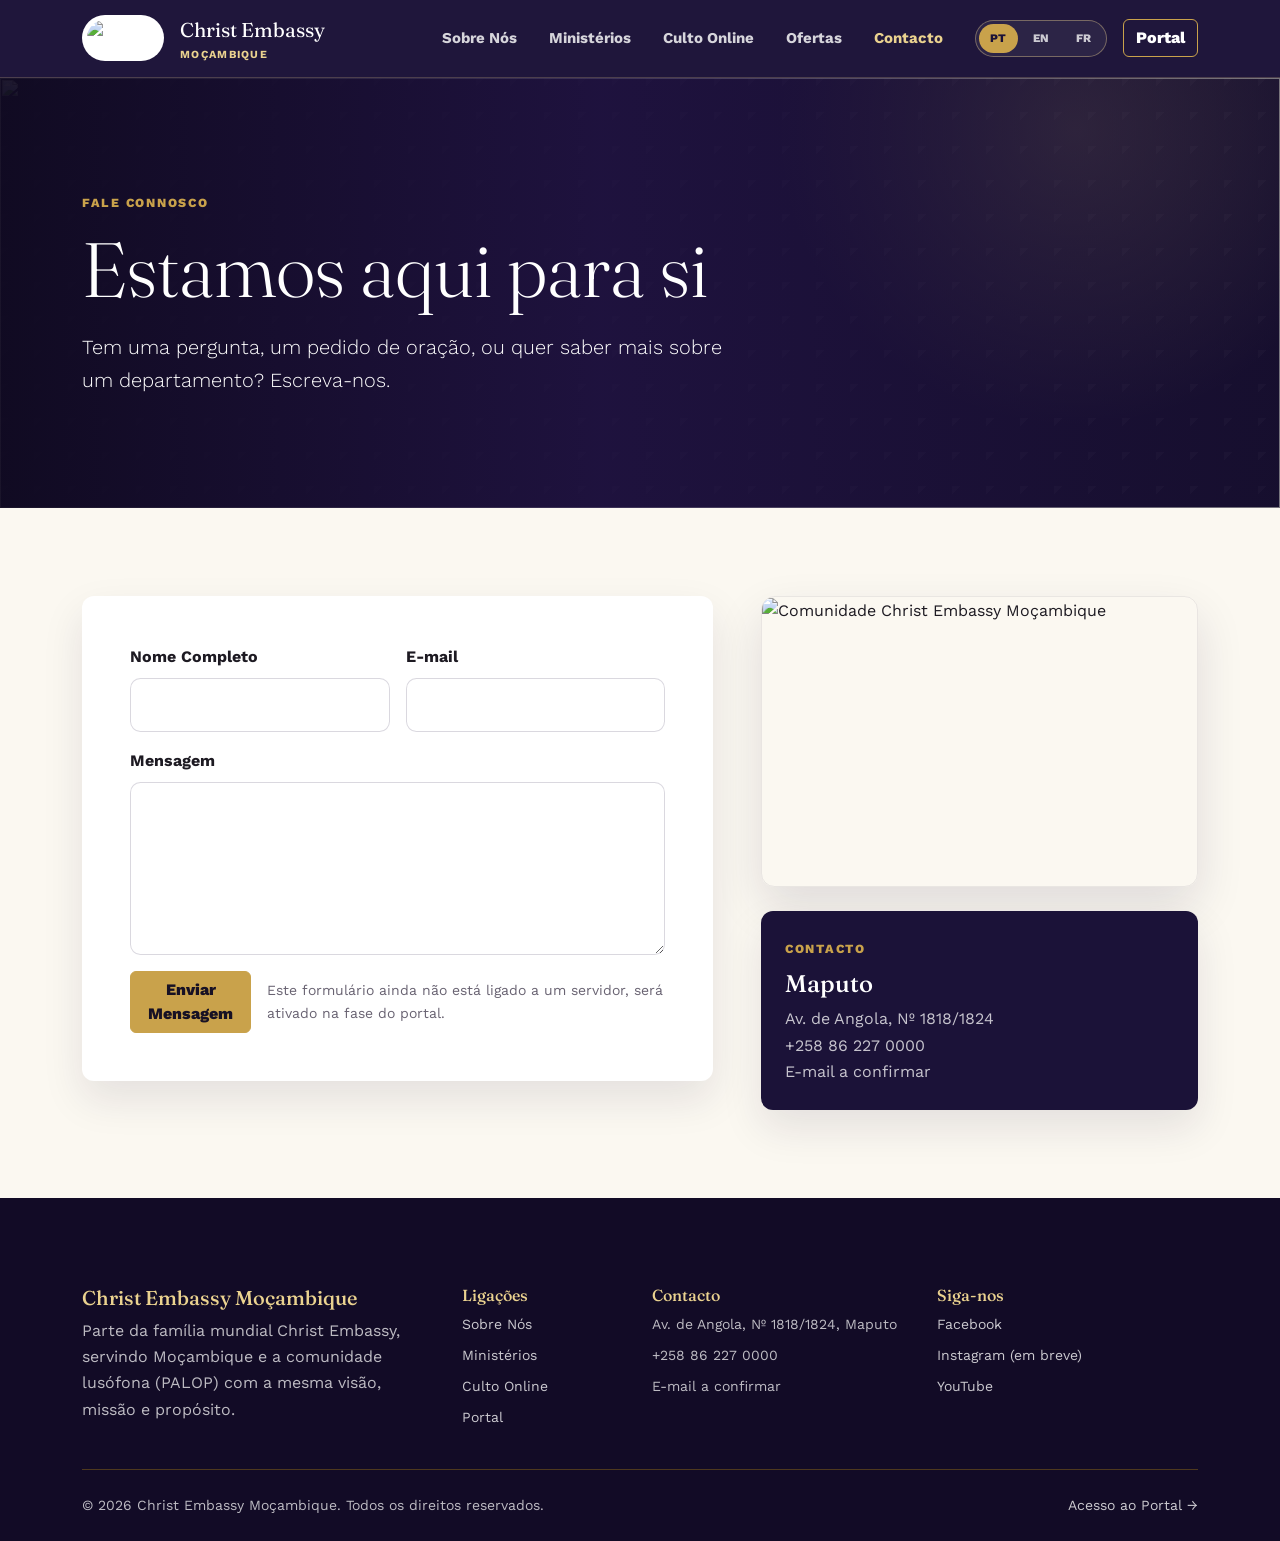
==== contacto.html @ aa9358ad "Add site favicon" ====
﻿<!DOCTYPE html>
<html lang="pt">
<head>
  <meta charset="UTF-8">
  <meta name="viewport" content="width=device-width, initial-scale=1.0">
  <title>Contacto | Christ Embassy Moçambique</title>
  <meta name="description" content="Entre em contacto com a Christ Embassy Moçambique.">
  <link rel="preconnect" href="https://fonts.googleapis.com">
  <link href="https://fonts.googleapis.com/css2?family=Fraunces:ital,wght@0,500;0,600;0,700;1,500&family=Work+Sans:wght@400;500;600;700;800&display=swap" rel="stylesheet">
  <link href="https://cdn.jsdelivr.net/npm/bootstrap@5.3.8/dist/css/bootstrap.min.css" rel="stylesheet">
  <link rel="icon" type="image/png" href="assets/web/logo-ce.png">
  <link rel="stylesheet" href="css/styles.css">
</head>
<body>
  <header class="site-header sticky-top"><nav class="navbar navbar-expand-lg navbar-dark"><div class="container"><a class="navbar-brand d-flex align-items-center gap-3" href="index.html"><img class="brand-logo" src="assets/web/logo-ce.png" alt="Embaixada de Cristo Moçambique"><span>Christ Embassy<small class="brand-kicker" data-i18n="brand.tag">Moçambique</small></span></a><button class="navbar-toggler" type="button" data-bs-toggle="collapse" data-bs-target="#siteNav" aria-controls="siteNav" aria-expanded="false" aria-label="Abrir menu"><span class="navbar-toggler-icon"></span></button><div class="collapse navbar-collapse" id="siteNav"><ul class="navbar-nav ms-auto align-items-lg-center gap-lg-3"><li class="nav-item"><a class="nav-link" href="sobre.html" data-i18n="nav.about">Sobre Nós</a></li><li class="nav-item"><a class="nav-link" href="ministerios.html" data-i18n="nav.ministries">Ministérios</a></li><li class="nav-item"><a class="nav-link" href="culto.html" data-i18n="nav.online">Culto Online</a></li><li class="nav-item"><a class="nav-link" href="ofertas.html" data-i18n="nav.give">Ofertas</a></li><li class="nav-item"><a class="nav-link" href="contacto.html" data-i18n="nav.contact">Contacto</a></li><li class="nav-item ms-lg-2 my-3 my-lg-0"><div class="lang-switch" role="group" aria-label="Idioma"><button data-lang="pt" class="active">PT</button><button data-lang="en">EN</button><button data-lang="fr">FR</button></div></li><li class="nav-item"><a class="btn btn-ce-outline" href="portal.html" data-i18n="nav.portal">Portal</a></li></ul></div></div></nav></header>
  <main>
    <section class="hero hero-compact"><img class="hero-image-cover" src="assets/web/welcome-team.jpg" alt="" aria-hidden="true"><div class="container"><div class="col-lg-7"><span class="eyebrow" data-i18n="cont.eyebrow">Fale Connosco</span><h1 class="display-3 mt-3 mb-4" data-i18n="cont.title">Estamos aqui para si</h1><p class="lead mb-0" data-i18n="cont.lead">Tem uma pergunta, um pedido de oração, ou quer saber mais sobre um departamento? Escreva-nos.</p></div></div></section>
    <section class="section-padding">
      <div class="container">
        <div class="row g-5">
          <div class="col-lg-7">
            <form class="card feature-card">
              <div class="card-body p-4 p-md-5">
                <div class="row g-3">
                  <div class="col-md-6"><label class="form-label fw-bold" data-i18n="cont.name">Nome Completo</label><input class="form-control" type="text"></div>
                  <div class="col-md-6"><label class="form-label fw-bold" data-i18n="cont.email">E-mail</label><input class="form-control" type="email"></div>
                  <div class="col-12"><label class="form-label fw-bold" data-i18n="cont.msg">Mensagem</label><textarea class="form-control" rows="6"></textarea></div>
                  <div class="col-12 d-flex flex-column flex-sm-row align-items-sm-center gap-3"><button class="btn btn-ce-gold" type="button" data-i18n="cont.send">Enviar Mensagem</button><p class="small text-ce-muted mb-0" data-i18n="cont.note">Este formulário ainda não está ligado a um servidor, será ativado na fase do portal.</p></div>
                </div>
              </div>
            </form>
          </div>
          <div class="col-lg-5">
            <div class="image-frame ratio-photo mb-4"><img src="assets/web/community-worship.jpg" alt="Comunidade Christ Embassy Moçambique"></div>
            <aside class="card feature-card bg-ce-dark text-white"><div class="card-body p-4"><span class="eyebrow" data-i18n="foot.contact">Contacto</span><h2 class="h4 mt-2">Maputo</h2><p class="mb-0 opacity-75">Av. de Angola, Nº 1818/1824<br>+258 86 227 0000<br><span data-i18n="foot.email.note">E-mail a confirmar</span></p></div></aside>
          </div>
        </div>
      </div>
    </section>
  </main>
  <footer class="site-footer section-padding pb-4"><div class="container"><div class="row g-4 pb-4"><div class="col-lg-4"><h2 class="h5" data-i18n="foot.about">Christ Embassy Moçambique</h2><p class="mb-0" data-i18n="foot.aboutText">Parte da família mundial Christ Embassy, servindo Moçambique e a comunidade lusófona (PALOP) com a mesma visão, missão e propósito.</p></div><div class="col-6 col-lg-2"><h3 class="h6" data-i18n="foot.links">Ligações</h3><ul class="list-unstyled small d-grid gap-2"><li><a href="sobre.html" data-i18n="nav.about">Sobre Nós</a></li><li><a href="ministerios.html" data-i18n="nav.ministries">Ministérios</a></li><li><a href="culto.html" data-i18n="nav.online">Culto Online</a></li><li><a href="portal.html" data-i18n="nav.portal">Portal</a></li></ul></div><div class="col-6 col-lg-3"><h3 class="h6" data-i18n="foot.contact">Contacto</h3><ul class="list-unstyled small d-grid gap-2"><li data-i18n="foot.addr">Av. de Angola, Nº 1818/1824, Maputo</li><li>+258 86 227 0000</li><li data-i18n="foot.email.note">E-mail a confirmar</li></ul></div><div class="col-lg-3"><h3 class="h6" data-i18n="foot.follow">Siga-nos</h3><ul class="list-unstyled small d-grid gap-2"><li><a href="https://www.facebook.com/christembassymozambique" target="_blank" rel="noopener">Facebook</a></li><li><a href="#" data-i18n="foot.ig">Instagram (em breve)</a></li><li><a href="#" data-i18n="foot.yt">YouTube</a></li></ul></div></div><div class="border-top border-warning border-opacity-25 pt-4 d-flex flex-column flex-md-row justify-content-between gap-2 small"><span>&copy; 2026 Christ Embassy Moçambique. <span data-i18n="foot.rights">Todos os direitos reservados.</span></span><a href="portal.html" data-i18n="nav.portal2">Acesso ao Portal →</a></div></div></footer>
  <script src="https://cdn.jsdelivr.net/npm/bootstrap@5.3.8/dist/js/bootstrap.bundle.min.js"></script>
  <script src="js/i18n.js"></script>
</body>
</html>
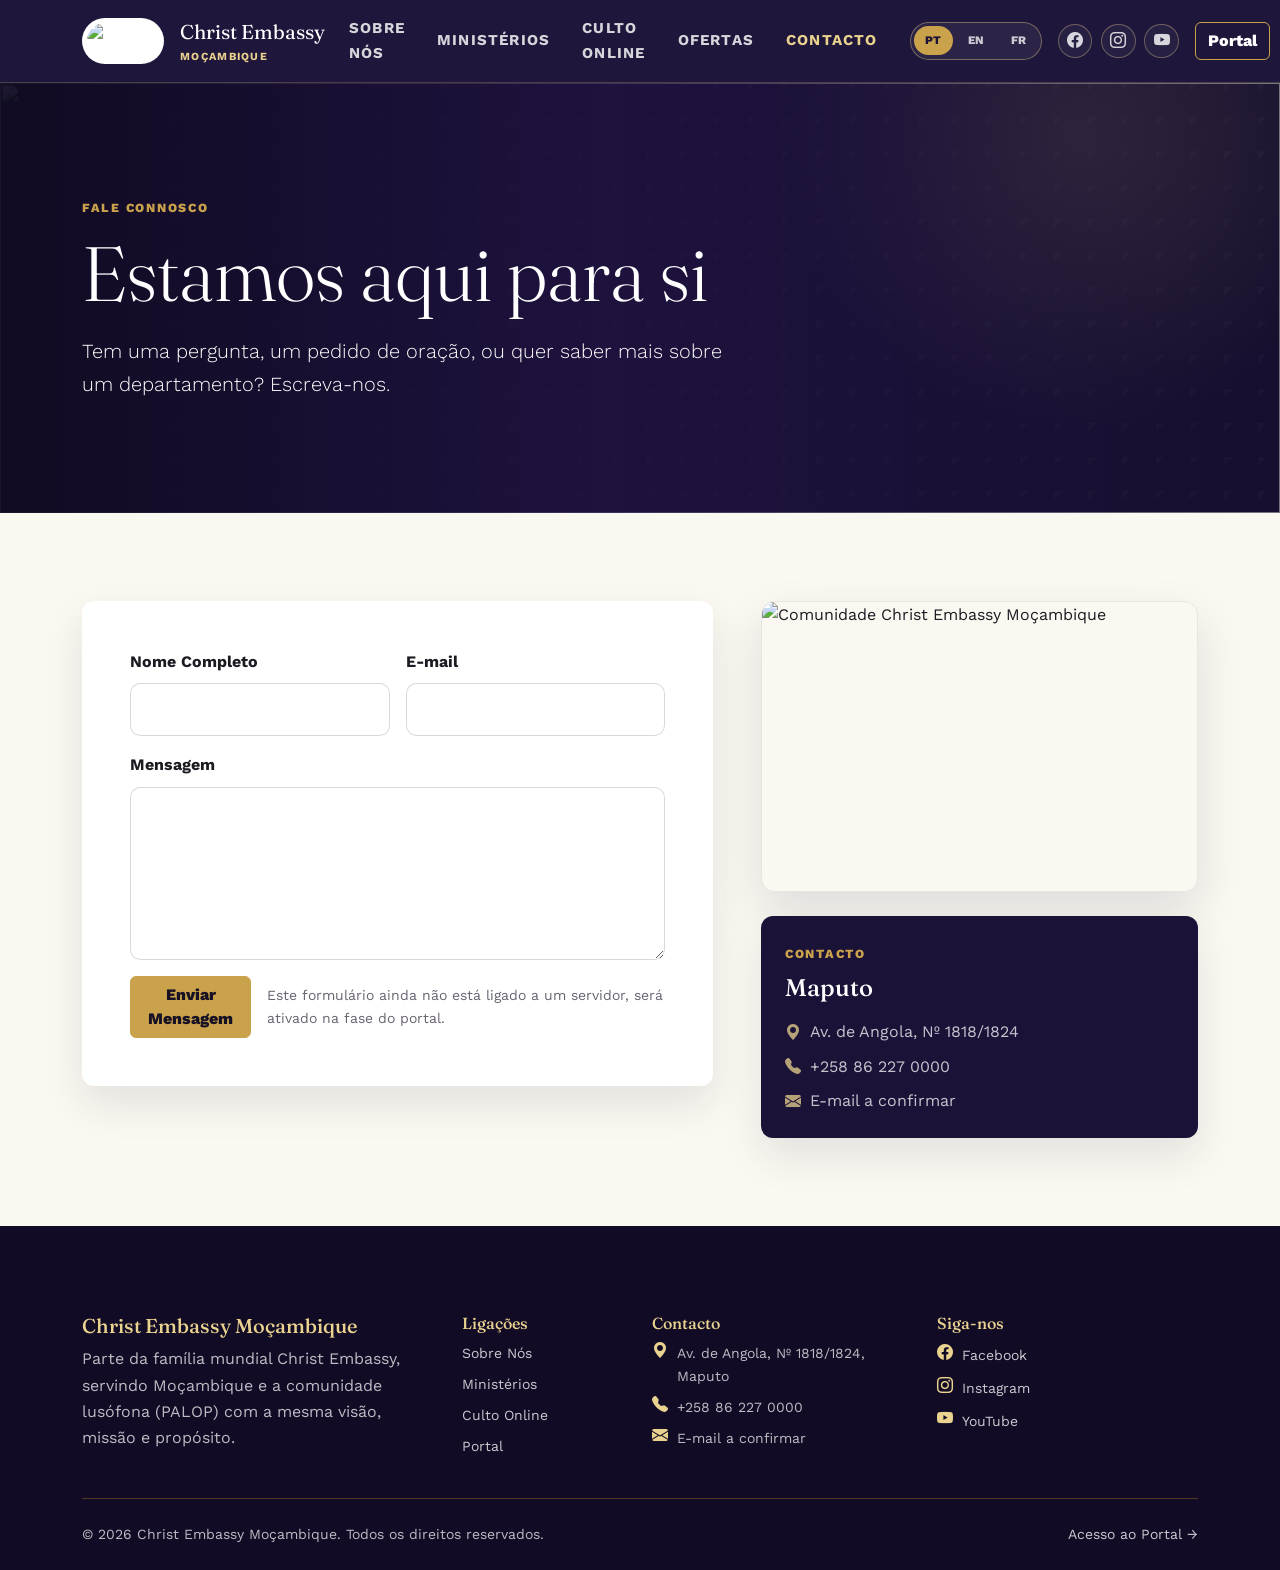
==== commit f9072850: "Update social media links" ====
--- a/contacto.html
+++ b/contacto.html
@@ -8,11 +8,12 @@
   <link rel="preconnect" href="https://fonts.googleapis.com">
   <link href="https://fonts.googleapis.com/css2?family=Fraunces:ital,wght@0,500;0,600;0,700;1,500&family=Work+Sans:wght@400;500;600;700;800&display=swap" rel="stylesheet">
   <link href="https://cdn.jsdelivr.net/npm/bootstrap@5.3.8/dist/css/bootstrap.min.css" rel="stylesheet">
+  <link rel="stylesheet" href="https://cdn.jsdelivr.net/npm/bootstrap-icons@1.11.3/font/bootstrap-icons.min.css">
   <link rel="icon" type="image/png" href="assets/web/logo-ce.png">
   <link rel="stylesheet" href="css/styles.css">
 </head>
 <body>
-  <header class="site-header sticky-top"><nav class="navbar navbar-expand-lg navbar-dark"><div class="container"><a class="navbar-brand d-flex align-items-center gap-3" href="index.html"><img class="brand-logo" src="assets/web/logo-ce.png" alt="Embaixada de Cristo Moçambique"><span>Christ Embassy<small class="brand-kicker" data-i18n="brand.tag">Moçambique</small></span></a><button class="navbar-toggler" type="button" data-bs-toggle="collapse" data-bs-target="#siteNav" aria-controls="siteNav" aria-expanded="false" aria-label="Abrir menu"><span class="navbar-toggler-icon"></span></button><div class="collapse navbar-collapse" id="siteNav"><ul class="navbar-nav ms-auto align-items-lg-center gap-lg-3"><li class="nav-item"><a class="nav-link" href="sobre.html" data-i18n="nav.about">Sobre Nós</a></li><li class="nav-item"><a class="nav-link" href="ministerios.html" data-i18n="nav.ministries">Ministérios</a></li><li class="nav-item"><a class="nav-link" href="culto.html" data-i18n="nav.online">Culto Online</a></li><li class="nav-item"><a class="nav-link" href="ofertas.html" data-i18n="nav.give">Ofertas</a></li><li class="nav-item"><a class="nav-link" href="contacto.html" data-i18n="nav.contact">Contacto</a></li><li class="nav-item ms-lg-2 my-3 my-lg-0"><div class="lang-switch" role="group" aria-label="Idioma"><button data-lang="pt" class="active">PT</button><button data-lang="en">EN</button><button data-lang="fr">FR</button></div></li><li class="nav-item"><a class="btn btn-ce-outline" href="portal.html" data-i18n="nav.portal">Portal</a></li></ul></div></div></nav></header>
+  <header class="site-header sticky-top"><nav class="navbar navbar-expand-lg navbar-dark"><div class="container"><a class="navbar-brand d-flex align-items-center gap-3" href="index.html"><img class="brand-logo" src="assets/web/logo-ce.png" alt="Embaixada de Cristo Moçambique"><span>Christ Embassy<small class="brand-kicker" data-i18n="brand.tag">Moçambique</small></span></a><button class="navbar-toggler" type="button" data-bs-toggle="collapse" data-bs-target="#siteNav" aria-controls="siteNav" aria-expanded="false" aria-label="Abrir menu"><span class="navbar-toggler-icon"></span></button><div class="collapse navbar-collapse" id="siteNav"><ul class="navbar-nav ms-auto align-items-lg-center gap-lg-3"><li class="nav-item"><a class="nav-link" href="sobre.html" data-i18n="nav.about">Sobre Nós</a></li><li class="nav-item"><a class="nav-link" href="ministerios.html" data-i18n="nav.ministries">Ministérios</a></li><li class="nav-item"><a class="nav-link" href="culto.html" data-i18n="nav.online">Culto Online</a></li><li class="nav-item"><a class="nav-link" href="ofertas.html" data-i18n="nav.give">Ofertas</a></li><li class="nav-item"><a class="nav-link" href="contacto.html" data-i18n="nav.contact">Contacto</a></li><li class="nav-item ms-lg-2 my-3 my-lg-0"><div class="lang-switch" role="group" aria-label="Idioma"><button data-lang="pt" class="active">PT</button><button data-lang="en">EN</button><button data-lang="fr">FR</button></div></li><li class="nav-item"><div class="social-links social-links-header" aria-label="Redes sociais"><a href="https://www.facebook.com/christembassymozambique" target="_blank" rel="noopener" aria-label="Facebook"><i class="bi bi-facebook"></i></a><a href="https://www.instagram.com/embaixada_de_cristo_mocambique/" target="_blank" rel="noopener" aria-label="Instagram"><i class="bi bi-instagram"></i></a><a href="https://www.youtube.com/@embaixadadecristomocambiqu6895" target="_blank" rel="noopener" aria-label="YouTube"><i class="bi bi-youtube"></i></a></div></li><li class="nav-item"><a class="btn btn-ce-outline" href="https://app.embaixada-de-cristo.obiuba.com/" data-i18n="nav.portal">Portal</a></li></ul></div></div></nav></header>
   <main>
     <section class="hero hero-compact"><img class="hero-image-cover" src="assets/web/welcome-team.jpg" alt="" aria-hidden="true"><div class="container"><div class="col-lg-7"><span class="eyebrow" data-i18n="cont.eyebrow">Fale Connosco</span><h1 class="display-3 mt-3 mb-4" data-i18n="cont.title">Estamos aqui para si</h1><p class="lead mb-0" data-i18n="cont.lead">Tem uma pergunta, um pedido de oração, ou quer saber mais sobre um departamento? Escreva-nos.</p></div></div></section>
     <section class="section-padding">
@@ -32,15 +33,19 @@
           </div>
           <div class="col-lg-5">
             <div class="image-frame ratio-photo mb-4"><img src="assets/web/community-worship.jpg" alt="Comunidade Christ Embassy Moçambique"></div>
-            <aside class="card feature-card bg-ce-dark text-white"><div class="card-body p-4"><span class="eyebrow" data-i18n="foot.contact">Contacto</span><h2 class="h4 mt-2">Maputo</h2><p class="mb-0 opacity-75">Av. de Angola, Nº 1818/1824<br>+258 86 227 0000<br><span data-i18n="foot.email.note">E-mail a confirmar</span></p></div></aside>
+            <aside class="card feature-card bg-ce-dark text-white"><div class="card-body p-4"><span class="eyebrow" data-i18n="foot.contact">Contacto</span><h2 class="h4 mt-2">Maputo</h2><ul class="list-unstyled d-grid gap-2 mt-3 mb-0 opacity-75"><li class="icon-line"><i class="bi bi-geo-alt-fill"></i><span>Av. de Angola, Nº 1818/1824</span></li><li class="icon-line"><i class="bi bi-telephone-fill"></i><span>+258 86 227 0000</span></li><li class="icon-line"><i class="bi bi-envelope-fill"></i><span data-i18n="foot.email.note">E-mail a confirmar</span></li></ul></div></aside>
           </div>
         </div>
       </div>
     </section>
   </main>
-  <footer class="site-footer section-padding pb-4"><div class="container"><div class="row g-4 pb-4"><div class="col-lg-4"><h2 class="h5" data-i18n="foot.about">Christ Embassy Moçambique</h2><p class="mb-0" data-i18n="foot.aboutText">Parte da família mundial Christ Embassy, servindo Moçambique e a comunidade lusófona (PALOP) com a mesma visão, missão e propósito.</p></div><div class="col-6 col-lg-2"><h3 class="h6" data-i18n="foot.links">Ligações</h3><ul class="list-unstyled small d-grid gap-2"><li><a href="sobre.html" data-i18n="nav.about">Sobre Nós</a></li><li><a href="ministerios.html" data-i18n="nav.ministries">Ministérios</a></li><li><a href="culto.html" data-i18n="nav.online">Culto Online</a></li><li><a href="portal.html" data-i18n="nav.portal">Portal</a></li></ul></div><div class="col-6 col-lg-3"><h3 class="h6" data-i18n="foot.contact">Contacto</h3><ul class="list-unstyled small d-grid gap-2"><li data-i18n="foot.addr">Av. de Angola, Nº 1818/1824, Maputo</li><li>+258 86 227 0000</li><li data-i18n="foot.email.note">E-mail a confirmar</li></ul></div><div class="col-lg-3"><h3 class="h6" data-i18n="foot.follow">Siga-nos</h3><ul class="list-unstyled small d-grid gap-2"><li><a href="https://www.facebook.com/christembassymozambique" target="_blank" rel="noopener">Facebook</a></li><li><a href="#" data-i18n="foot.ig">Instagram (em breve)</a></li><li><a href="#" data-i18n="foot.yt">YouTube</a></li></ul></div></div><div class="border-top border-warning border-opacity-25 pt-4 d-flex flex-column flex-md-row justify-content-between gap-2 small"><span>&copy; 2026 Christ Embassy Moçambique. <span data-i18n="foot.rights">Todos os direitos reservados.</span></span><a href="portal.html" data-i18n="nav.portal2">Acesso ao Portal →</a></div></div></footer>
+  <footer class="site-footer section-padding pb-4"><div class="container"><div class="row g-4 pb-4"><div class="col-lg-4"><h2 class="h5" data-i18n="foot.about">Christ Embassy Moçambique</h2><p class="mb-0" data-i18n="foot.aboutText">Parte da família mundial Christ Embassy, servindo Moçambique e a comunidade lusófona (PALOP) com a mesma visão, missão e propósito.</p></div><div class="col-6 col-lg-2"><h3 class="h6" data-i18n="foot.links">Ligações</h3><ul class="list-unstyled small d-grid gap-2"><li><a href="sobre.html" data-i18n="nav.about">Sobre Nós</a></li><li><a href="ministerios.html" data-i18n="nav.ministries">Ministérios</a></li><li><a href="culto.html" data-i18n="nav.online">Culto Online</a></li><li><a href="https://app.embaixada-de-cristo.obiuba.com/" data-i18n="nav.portal">Portal</a></li></ul></div><div class="col-6 col-lg-3"><h3 class="h6" data-i18n="foot.contact">Contacto</h3><ul class="list-unstyled small d-grid gap-2"><li class="icon-line"><i class="bi bi-geo-alt-fill"></i><span data-i18n="foot.addr">Av. de Angola, Nº 1818/1824, Maputo</span></li><li class="icon-line"><i class="bi bi-telephone-fill"></i><span>+258 86 227 0000</span></li><li class="icon-line"><i class="bi bi-envelope-fill"></i><span data-i18n="foot.email.note">E-mail a confirmar</span></li></ul></div><div class="col-lg-3"><h3 class="h6" data-i18n="foot.follow">Siga-nos</h3><ul class="list-unstyled small d-grid gap-2"><li><a class="icon-line" href="https://www.facebook.com/christembassymozambique" target="_blank" rel="noopener"><i class="bi bi-facebook"></i><span>Facebook</span></a></li><li><a class="icon-line" href="https://www.instagram.com/embaixada_de_cristo_mocambique/" target="_blank" rel="noopener"><i class="bi bi-instagram"></i><span data-i18n="foot.ig">Instagram</span></a></li><li><a class="icon-line" href="https://www.youtube.com/@embaixadadecristomocambiqu6895" target="_blank" rel="noopener"><i class="bi bi-youtube"></i><span data-i18n="foot.yt">YouTube</span></a></li></ul></div></div><div class="border-top border-warning border-opacity-25 pt-4 d-flex flex-column flex-md-row justify-content-between gap-2 small"><span>&copy; 2026 Christ Embassy Moçambique. <span data-i18n="foot.rights">Todos os direitos reservados.</span></span><a href="https://app.embaixada-de-cristo.obiuba.com/" data-i18n="nav.portal2">Acesso ao Portal →</a></div></div></footer>
   <script src="https://cdn.jsdelivr.net/npm/bootstrap@5.3.8/dist/js/bootstrap.bundle.min.js"></script>
   <script src="js/i18n.js"></script>
 </body>
 </html>
 
+
+
+
+
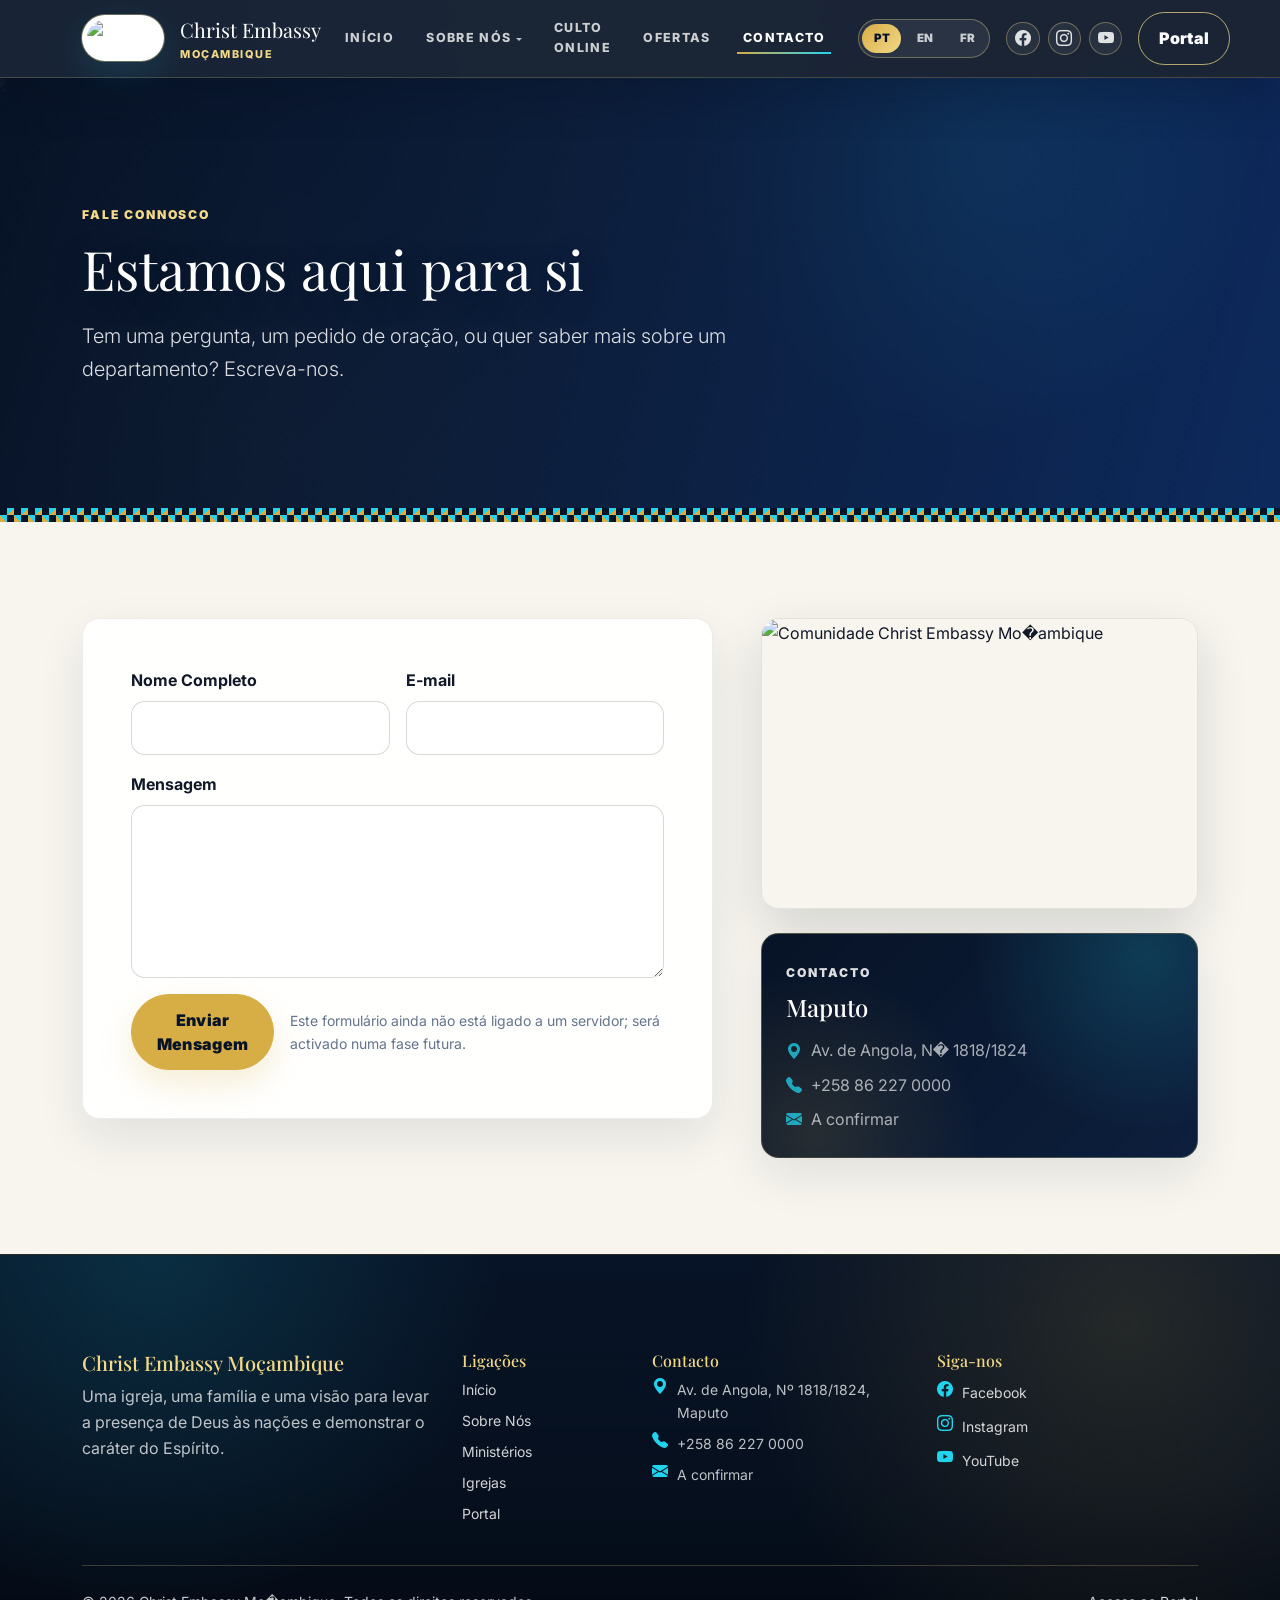
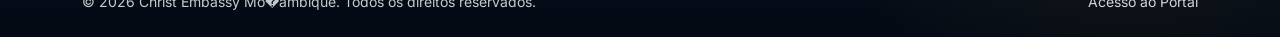
==== commit 70c51d8a: "Replace hero fade with sharp capulana divider across all pages Remove cream fade overlays from hero " ====
--- a/contacto.html
+++ b/contacto.html
@@ -3,19 +3,20 @@
 <head>
   <meta charset="UTF-8">
   <meta name="viewport" content="width=device-width, initial-scale=1.0">
-  <title>Contacto | Christ Embassy Moçambique</title>
-  <meta name="description" content="Entre em contacto com a Christ Embassy Moçambique.">
+  <title>Contacto | Christ Embassy Mo�ambique</title>
+  <meta name="description" content="Entre em contacto com a Christ Embassy Mo�ambique.">
   <link rel="preconnect" href="https://fonts.googleapis.com">
-  <link href="https://fonts.googleapis.com/css2?family=Fraunces:ital,wght@0,500;0,600;0,700;1,500&family=Work+Sans:wght@400;500;600;700;800&display=swap" rel="stylesheet">
+  <link href="https://fonts.googleapis.com/css2?family=Inter:wght@400;500;600;700;800;900&family=Playfair+Display:wght@600;700;800&display=swap" rel="stylesheet">
   <link href="https://cdn.jsdelivr.net/npm/bootstrap@5.3.8/dist/css/bootstrap.min.css" rel="stylesheet">
   <link rel="stylesheet" href="https://cdn.jsdelivr.net/npm/bootstrap-icons@1.11.3/font/bootstrap-icons.min.css">
   <link rel="icon" type="image/png" href="assets/web/logo-ce.png">
-  <link rel="stylesheet" href="css/styles.css">
+  <link rel="stylesheet" href="css/styles.css?v=20260709-capulana-edge">
 </head>
 <body>
-  <header class="site-header sticky-top"><nav class="navbar navbar-expand-lg navbar-dark"><div class="container"><a class="navbar-brand d-flex align-items-center gap-3" href="index.html"><img class="brand-logo" src="assets/web/logo-ce.png" alt="Embaixada de Cristo Moçambique"><span>Christ Embassy<small class="brand-kicker" data-i18n="brand.tag">Moçambique</small></span></a><button class="navbar-toggler" type="button" data-bs-toggle="collapse" data-bs-target="#siteNav" aria-controls="siteNav" aria-expanded="false" aria-label="Abrir menu"><span class="navbar-toggler-icon"></span></button><div class="collapse navbar-collapse" id="siteNav"><ul class="navbar-nav ms-auto align-items-lg-center gap-lg-3"><li class="nav-item"><a class="nav-link" href="sobre.html" data-i18n="nav.about">Sobre Nós</a></li><li class="nav-item"><a class="nav-link" href="ministerios.html" data-i18n="nav.ministries">Ministérios</a></li><li class="nav-item"><a class="nav-link" href="culto.html" data-i18n="nav.online">Culto Online</a></li><li class="nav-item"><a class="nav-link" href="ofertas.html" data-i18n="nav.give">Ofertas</a></li><li class="nav-item"><a class="nav-link" href="contacto.html" data-i18n="nav.contact">Contacto</a></li><li class="nav-item ms-lg-2 my-3 my-lg-0"><div class="lang-switch" role="group" aria-label="Idioma"><button data-lang="pt" class="active">PT</button><button data-lang="en">EN</button><button data-lang="fr">FR</button></div></li><li class="nav-item"><div class="social-links social-links-header" aria-label="Redes sociais"><a href="https://www.facebook.com/christembassymozambique" target="_blank" rel="noopener" aria-label="Facebook"><i class="bi bi-facebook"></i></a><a href="https://www.instagram.com/embaixada_de_cristo_mocambique/" target="_blank" rel="noopener" aria-label="Instagram"><i class="bi bi-instagram"></i></a><a href="https://www.youtube.com/@embaixadadecristomocambiqu6895" target="_blank" rel="noopener" aria-label="YouTube"><i class="bi bi-youtube"></i></a></div></li><li class="nav-item"><a class="btn btn-ce-outline" href="https://app.embaixada-de-cristo.obiuba.com/" data-i18n="nav.portal">Portal</a></li></ul></div></div></nav></header>
+  <header class="site-header sticky-top"><nav class="navbar navbar-expand-xl navbar-dark"><div class="container"><a class="navbar-brand d-flex align-items-center gap-3" href="index.html"><img class="brand-logo" src="assets/web/logo-ce.png" alt="Embaixada de Cristo Mo�ambique"><span>Christ Embassy<small class="brand-kicker" data-i18n="brand.tag">Mo�ambique</small></span></a><button class="navbar-toggler" type="button" data-bs-toggle="collapse" data-bs-target="#siteNav" aria-controls="siteNav" aria-expanded="false" aria-label="Abrir menu"><span class="navbar-toggler-icon"></span></button><div class="collapse navbar-collapse" id="siteNav"><ul class="navbar-nav ms-auto align-items-xl-center gap-xl-3"><li class="nav-item"><a class="nav-link" href="index.html" data-i18n="nav.home">In�cio</a></li><li class="nav-item dropdown"><a class="nav-link dropdown-toggle" href="#" id="aboutMenu" role="button" data-bs-toggle="dropdown" aria-expanded="false" data-i18n="nav.about">Sobre N�s</a><ul class="dropdown-menu" aria-labelledby="aboutMenu"><li><a class="dropdown-item" href="sobre.html" data-i18n="nav.about">Sobre N�s</a></li><li><a class="dropdown-item" href="ministerios.html" data-i18n="nav.ministries">Minist�rios</a></li><li><a class="dropdown-item" href="igrejas.html" data-i18n="nav.churches">Igrejas</a></li></ul></li><li class="nav-item"><a class="nav-link" href="culto.html" data-i18n="nav.online">Culto Online</a></li><li class="nav-item"><a class="nav-link" href="ofertas.html" data-i18n="nav.give">Ofertas</a></li><li class="nav-item"><a class="nav-link" href="contacto.html" data-i18n="nav.contact">Contacto</a></li><li class="nav-item ms-xl-2 my-3 my-xl-0"><div class="lang-switch" role="group" data-i18n-aria-label="lang.label" aria-label="Idioma"><button data-lang="pt" class="active">PT</button><button data-lang="en">EN</button><button data-lang="fr">FR</button></div></li><li class="nav-item"><div class="social-links social-links-header" aria-label="Redes sociais"><a href="https://www.facebook.com/christembassymozambique" target="_blank" rel="noopener" aria-label="Facebook"><i class="bi bi-facebook"></i></a><a href="https://www.instagram.com/embaixada_de_cristo_mocambique/" target="_blank" rel="noopener" aria-label="Instagram"><i class="bi bi-instagram"></i></a><a href="https://www.youtube.com/@embaixadadecristomocambiqu6895" target="_blank" rel="noopener" aria-label="YouTube"><i class="bi bi-youtube"></i></a></div></li><li class="nav-item"><a class="btn btn-ce-outline" href="https://app.embaixada-de-cristo.obiuba.com/" target="_blank" rel="noopener" data-i18n="nav.portal">Portal</a></li></ul></div></div></nav></header>
   <main>
-    <section class="hero hero-compact"><img class="hero-image-cover" src="assets/web/welcome-team.jpg" alt="" aria-hidden="true"><div class="container"><div class="col-lg-7"><span class="eyebrow" data-i18n="cont.eyebrow">Fale Connosco</span><h1 class="display-3 mt-3 mb-4" data-i18n="cont.title">Estamos aqui para si</h1><p class="lead mb-0" data-i18n="cont.lead">Tem uma pergunta, um pedido de oração, ou quer saber mais sobre um departamento? Escreva-nos.</p></div></div></section>
+    <section class="hero hero-compact"><img class="hero-image-cover" src="assets/web/welcome-team.jpg" alt="" aria-hidden="true"><div class="container"><div class="col-lg-7"><span class="eyebrow" data-i18n="cont.eyebrow">Fale Connosco</span><h1 class="display-3 mt-3 mb-4" data-i18n="cont.title">Estamos aqui para si</h1><p class="lead mb-0" data-i18n="cont.lead">Tem uma pergunta, um pedido de ora��o, ou quer saber mais sobre um departamento? Escreva-nos.</p></div></div></section>
+    <div class="capulana-divider"></div>
     <section class="section-padding">
       <div class="container">
         <div class="row g-5">
@@ -26,22 +27,23 @@
                   <div class="col-md-6"><label class="form-label fw-bold" data-i18n="cont.name">Nome Completo</label><input class="form-control" type="text"></div>
                   <div class="col-md-6"><label class="form-label fw-bold" data-i18n="cont.email">E-mail</label><input class="form-control" type="email"></div>
                   <div class="col-12"><label class="form-label fw-bold" data-i18n="cont.msg">Mensagem</label><textarea class="form-control" rows="6"></textarea></div>
-                  <div class="col-12 d-flex flex-column flex-sm-row align-items-sm-center gap-3"><button class="btn btn-ce-gold" type="button" data-i18n="cont.send">Enviar Mensagem</button><p class="small text-ce-muted mb-0" data-i18n="cont.note">Este formulário ainda não está ligado a um servidor, será ativado na fase do portal.</p></div>
+                  <div class="col-12 d-flex flex-column flex-sm-row align-items-sm-center gap-3"><button class="btn btn-ce-gold" type="button" data-i18n="cont.send">Enviar Mensagem</button><p class="small text-ce-muted mb-0" data-i18n="cont.note">Este formul�rio ainda n�o est� ligado a um servidor, ser� ativado na fase do portal.</p></div>
                 </div>
               </div>
             </form>
           </div>
           <div class="col-lg-5">
-            <div class="image-frame ratio-photo mb-4"><img src="assets/web/community-worship.jpg" alt="Comunidade Christ Embassy Moçambique"></div>
-            <aside class="card feature-card bg-ce-dark text-white"><div class="card-body p-4"><span class="eyebrow" data-i18n="foot.contact">Contacto</span><h2 class="h4 mt-2">Maputo</h2><ul class="list-unstyled d-grid gap-2 mt-3 mb-0 opacity-75"><li class="icon-line"><i class="bi bi-geo-alt-fill"></i><span>Av. de Angola, Nº 1818/1824</span></li><li class="icon-line"><i class="bi bi-telephone-fill"></i><span>+258 86 227 0000</span></li><li class="icon-line"><i class="bi bi-envelope-fill"></i><span data-i18n="foot.email.note">E-mail a confirmar</span></li></ul></div></aside>
+            <div class="image-frame ratio-photo mb-4"><img src="assets/web/community-worship.jpg" alt="Comunidade Christ Embassy Mo�ambique"></div>
+            <aside class="card feature-card bg-ce-dark text-white"><div class="card-body p-4"><span class="eyebrow" data-i18n="foot.contact">Contacto</span><h2 class="h4 mt-2">Maputo</h2><ul class="list-unstyled d-grid gap-2 mt-3 mb-0 opacity-75"><li class="icon-line"><i class="bi bi-geo-alt-fill"></i><span>Av. de Angola, N� 1818/1824</span></li><li class="icon-line"><i class="bi bi-telephone-fill"></i><span>+258 86 227 0000</span></li><li class="icon-line"><i class="bi bi-envelope-fill"></i><span data-i18n="foot.email.note">A confirmar</span></li></ul></div></aside>
           </div>
         </div>
       </div>
     </section>
   </main>
-  <footer class="site-footer section-padding pb-4"><div class="container"><div class="row g-4 pb-4"><div class="col-lg-4"><h2 class="h5" data-i18n="foot.about">Christ Embassy Moçambique</h2><p class="mb-0" data-i18n="foot.aboutText">Parte da família mundial Christ Embassy, servindo Moçambique e a comunidade lusófona (PALOP) com a mesma visão, missão e propósito.</p></div><div class="col-6 col-lg-2"><h3 class="h6" data-i18n="foot.links">Ligações</h3><ul class="list-unstyled small d-grid gap-2"><li><a href="sobre.html" data-i18n="nav.about">Sobre Nós</a></li><li><a href="ministerios.html" data-i18n="nav.ministries">Ministérios</a></li><li><a href="culto.html" data-i18n="nav.online">Culto Online</a></li><li><a href="https://app.embaixada-de-cristo.obiuba.com/" data-i18n="nav.portal">Portal</a></li></ul></div><div class="col-6 col-lg-3"><h3 class="h6" data-i18n="foot.contact">Contacto</h3><ul class="list-unstyled small d-grid gap-2"><li class="icon-line"><i class="bi bi-geo-alt-fill"></i><span data-i18n="foot.addr">Av. de Angola, Nº 1818/1824, Maputo</span></li><li class="icon-line"><i class="bi bi-telephone-fill"></i><span>+258 86 227 0000</span></li><li class="icon-line"><i class="bi bi-envelope-fill"></i><span data-i18n="foot.email.note">E-mail a confirmar</span></li></ul></div><div class="col-lg-3"><h3 class="h6" data-i18n="foot.follow">Siga-nos</h3><ul class="list-unstyled small d-grid gap-2"><li><a class="icon-line" href="https://www.facebook.com/christembassymozambique" target="_blank" rel="noopener"><i class="bi bi-facebook"></i><span>Facebook</span></a></li><li><a class="icon-line" href="https://www.instagram.com/embaixada_de_cristo_mocambique/" target="_blank" rel="noopener"><i class="bi bi-instagram"></i><span data-i18n="foot.ig">Instagram</span></a></li><li><a class="icon-line" href="https://www.youtube.com/@embaixadadecristomocambiqu6895" target="_blank" rel="noopener"><i class="bi bi-youtube"></i><span data-i18n="foot.yt">YouTube</span></a></li></ul></div></div><div class="border-top border-warning border-opacity-25 pt-4 d-flex flex-column flex-md-row justify-content-between gap-2 small"><span>&copy; 2026 Christ Embassy Moçambique. <span data-i18n="foot.rights">Todos os direitos reservados.</span></span><a href="https://app.embaixada-de-cristo.obiuba.com/" data-i18n="nav.portal2">Acesso ao Portal →</a></div></div></footer>
+  <footer class="site-footer section-padding pb-4"><div class="container"><div class="row g-4 pb-4"><div class="col-lg-4"><h2 class="h5" data-i18n="foot.about">Christ Embassy Mo�ambique</h2><p class="mb-0" data-i18n="foot.aboutText">Uma igreja, uma fam�lia e uma vis�o para levar a presen�a de Deus �s na��es e demonstrar o car�ter do Esp�rito.</p></div><div class="col-6 col-lg-2"><h3 class="h6" data-i18n="foot.links">Liga��es</h3><ul class="list-unstyled small d-grid gap-2"><li><a href="index.html" data-i18n="nav.home">In�cio</a></li><li><a href="sobre.html" data-i18n="nav.about">Sobre N�s</a></li><li><a href="ministerios.html" data-i18n="nav.ministries">Minist�rios</a></li><li><a href="igrejas.html" data-i18n="nav.churches">Igrejas</a></li><li><a href="https://app.embaixada-de-cristo.obiuba.com/" target="_blank" rel="noopener" data-i18n="nav.portal">Portal</a></li></ul></div><div class="col-6 col-lg-3"><h3 class="h6" data-i18n="foot.contact">Contacto</h3><ul class="list-unstyled small d-grid gap-2"><li class="icon-line"><i class="bi bi-geo-alt-fill"></i><span data-i18n="foot.addr">Av. de Angola, N� 1818/1824, Maputo</span></li><li class="icon-line"><i class="bi bi-telephone-fill"></i><span>+258 86 227 0000</span></li><li class="icon-line"><i class="bi bi-envelope-fill"></i><span data-i18n="foot.email.note">A confirmar</span></li></ul></div><div class="col-lg-3"><h3 class="h6" data-i18n="foot.follow">Siga-nos</h3><ul class="list-unstyled small d-grid gap-2"><li><a class="icon-line" href="https://www.facebook.com/christembassymozambique" target="_blank" rel="noopener"><i class="bi bi-facebook"></i><span data-i18n="foot.fb">Facebook</span></a></li><li><a class="icon-line" href="https://www.instagram.com/embaixada_de_cristo_mocambique/" target="_blank" rel="noopener"><i class="bi bi-instagram"></i><span data-i18n="foot.ig">Instagram</span></a></li><li><a class="icon-line" href="https://www.youtube.com/@embaixadadecristomocambiqu6895" target="_blank" rel="noopener"><i class="bi bi-youtube"></i><span data-i18n="foot.yt">YouTube</span></a></li></ul></div></div><div class="border-top border-warning border-opacity-25 pt-4 d-flex flex-column flex-md-row justify-content-between gap-2 small"><span>&copy; 2026 Christ Embassy Mo�ambique. <span data-i18n="foot.rights">Todos os direitos reservados.</span></span><a href="https://app.embaixada-de-cristo.obiuba.com/" target="_blank" rel="noopener" data-i18n="nav.portal2">Acesso ao Portal</a></div></div></footer>
   <script src="https://cdn.jsdelivr.net/npm/bootstrap@5.3.8/dist/js/bootstrap.bundle.min.js"></script>
-  <script src="js/i18n.js"></script>
+  <script src="js/i18n.js?v=20260708-dark-cards"></script>
+  <script src="js/site.js?v=20260708-dark-cards"></script>
 </body>
 </html>
 
@@ -49,3 +51,5 @@
 
 
 
+
+
--- a/css/styles.css
+++ b/css/styles.css
@@ -0,0 +1,1025 @@
+/* Christ Embassy Mozambique public site */
+:root {
+  --font-heading: "Playfair Display", "Merriweather", Georgia, serif;
+  --font-ui: "Inter", "Manrope", "Plus Jakarta Sans", system-ui, -apple-system, "Segoe UI", sans-serif;
+  --ce-navy: #071326;
+  --ce-navy-2: #0d1f3d;
+  --ce-blue: #123f91;
+  --ce-blue-2: #1d63d8;
+  --ce-cyan: #22d3ee;
+  --ce-gold: #d7ad45;
+  --ce-gold-light: #f3d987;
+  --ce-cream: #f7f5ee;
+  --ce-white: #ffffff;
+  --ce-ink: #111827;
+  --ce-muted: #64748b;
+  --ce-line: rgba(15, 23, 42, 0.12);
+  --bs-body-font-family: var(--font-ui);
+  --bs-body-color: var(--ce-ink);
+  --bs-primary: var(--ce-blue);
+  --bs-warning: var(--ce-gold);
+  --bs-link-color: var(--ce-blue);
+  --bs-link-hover-color: var(--ce-blue-2);
+}
+
+html {
+  scroll-behavior: smooth;
+}
+
+body {
+  margin: 0;
+  background:
+    radial-gradient(circle at 8% 6%, rgba(34, 211, 238, 0.12), transparent 26rem),
+    radial-gradient(circle at 88% 8%, rgba(215, 173, 69, 0.14), transparent 24rem),
+    var(--ce-cream);
+  line-height: 1.65;
+  -webkit-font-smoothing: antialiased;
+}
+
+img {
+  max-width: 100%;
+}
+
+a {
+  text-decoration: none;
+}
+
+h1,
+h2,
+.page-title,
+.hero-title,
+.section-title-elegant,
+.navbar-brand span {
+  font-family: var(--font-heading);
+  letter-spacing: 0;
+}
+
+h3,
+h4,
+h5,
+h6,
+p,
+li,
+label,
+input,
+select,
+textarea,
+button,
+.btn,
+.navbar,
+.card,
+.form-label {
+  font-family: var(--font-ui);
+}
+
+.site-header {
+  background: rgba(7, 19, 38, 0.92);
+  border-bottom: 1px solid rgba(243, 217, 135, 0.2);
+  box-shadow: 0 18px 45px rgba(2, 8, 23, 0.2);
+  backdrop-filter: blur(18px);
+}
+
+.brand-logo {
+  width: 82px;
+  height: 46px;
+  object-fit: contain;
+  border-radius: 999px;
+  background: #fff;
+  padding: 5px;
+  box-shadow: 0 0 0 1px rgba(243, 217, 135, 0.35), 0 12px 34px rgba(34, 211, 238, 0.12);
+}
+
+.brand-kicker {
+  display: block;
+  color: var(--ce-gold-light);
+  font-family: var(--font-ui);
+  font-size: 0.68rem;
+  font-weight: 800;
+  letter-spacing: 0.14em;
+  text-transform: uppercase;
+}
+
+.navbar .nav-link {
+  position: relative;
+  color: rgba(255, 255, 255, 0.78);
+  font-weight: 800;
+  font-size: 0.78rem;
+  letter-spacing: 0.11em;
+  text-transform: uppercase;
+  padding-inline: 0.15rem;
+}
+
+.navbar .nav-link:not(.dropdown-toggle)::after {
+  content: "";
+  position: absolute;
+  left: 0.15rem;
+  right: 0.15rem;
+  bottom: 0.2rem;
+  height: 2px;
+  transform: scaleX(0);
+  transform-origin: left;
+  background: linear-gradient(90deg, var(--ce-gold), var(--ce-cyan));
+  transition: transform 0.2s ease;
+}
+
+.navbar .nav-link:hover,
+.navbar .nav-link.active,
+.navbar .nav-link[aria-current="page"] {
+  color: #fff;
+}
+
+.navbar .nav-link:not(.dropdown-toggle):hover::after,
+.navbar .nav-link:not(.dropdown-toggle).active::after,
+.navbar .nav-link:not(.dropdown-toggle)[aria-current="page"]::after {
+  transform: scaleX(1);
+}
+
+.navbar .dropdown-toggle::after {
+  margin-left: 0.35em;
+  vertical-align: 0.12em;
+  border-top-color: rgba(255, 255, 255, 0.72);
+}
+
+.navbar .dropdown-toggle:hover::after,
+.navbar .dropdown-toggle.show::after,
+.navbar .dropdown-toggle.active::after {
+  border-top-color: var(--ce-gold-light);
+}
+
+.navbar .dropdown-toggle.active,
+.navbar .dropdown-toggle.show {
+  color: #fff;
+}
+
+.navbar .dropdown-menu {
+  background: var(--ce-navy-2);
+  border: 1px solid rgba(243, 217, 135, 0.22);
+  border-radius: 0.65rem;
+  padding: 0.4rem;
+  min-width: 12rem;
+  box-shadow: 0 14px 36px rgba(0, 0, 0, 0.38);
+}
+
+.navbar .dropdown-item {
+  color: rgba(255, 255, 255, 0.86);
+  font-weight: 700;
+  font-size: 0.76rem;
+  letter-spacing: 0.09em;
+  text-transform: uppercase;
+  border-radius: 0.4rem;
+  padding: 0.55rem 0.85rem;
+}
+
+.navbar .dropdown-item:hover,
+.navbar .dropdown-item:focus {
+  background: rgba(34, 211, 238, 0.12);
+  color: #fff;
+}
+
+.navbar .dropdown-item.active,
+.navbar .dropdown-item[aria-current="page"] {
+  background: rgba(215, 173, 69, 0.18);
+  color: var(--ce-gold-light);
+}
+
+@media (min-width: 1200px) {
+  .navbar .nav-item.dropdown {
+    position: relative;
+  }
+
+  .navbar .nav-item.dropdown::after {
+    content: "";
+    position: absolute;
+    left: 0;
+    right: 0;
+    top: 100%;
+    height: 0.65rem;
+  }
+
+  .navbar .nav-item.dropdown:hover > .dropdown-menu,
+  .navbar .nav-item.dropdown:focus-within > .dropdown-menu {
+    display: block;
+    opacity: 1;
+    visibility: visible;
+    transform: translateY(0);
+    pointer-events: auto;
+  }
+
+  .navbar .nav-item.dropdown:hover > .dropdown-toggle,
+  .navbar .nav-item.dropdown:focus-within > .dropdown-toggle {
+    color: #fff;
+  }
+
+  .navbar .nav-item.dropdown:hover > .dropdown-toggle::after,
+  .navbar .nav-item.dropdown:focus-within > .dropdown-toggle::after {
+    border-top-color: var(--ce-gold-light);
+  }
+
+  .navbar .dropdown-menu {
+    display: block;
+    opacity: 0;
+    visibility: hidden;
+    transform: translateY(0.35rem);
+    pointer-events: none;
+    margin-top: 0;
+    transition: opacity 0.18s ease, transform 0.18s ease, visibility 0.18s ease;
+  }
+}
+
+.navbar-toggler {
+  border-color: rgba(243, 217, 135, 0.36);
+}
+
+.navbar-toggler:focus {
+  box-shadow: 0 0 0 0.18rem rgba(34, 211, 238, 0.24);
+}
+
+.lang-switch {
+  display: inline-flex;
+  gap: 0.25rem;
+  padding: 0.2rem;
+  border: 1px solid rgba(243, 217, 135, 0.35);
+  border-radius: 999px;
+  background: rgba(255, 255, 255, 0.07);
+}
+
+.lang-switch button {
+  border: 0;
+  border-radius: 999px;
+  background: transparent;
+  color: rgba(255, 255, 255, 0.76);
+  font-size: 0.72rem;
+  font-weight: 900;
+  padding: 0.34rem 0.72rem;
+}
+
+.lang-switch button.active {
+  background: linear-gradient(135deg, var(--ce-gold), var(--ce-gold-light));
+  color: var(--ce-navy);
+}
+
+.social-links,
+.icon-line {
+  display: inline-flex;
+  align-items: center;
+  gap: 0.55rem;
+}
+
+.social-links {
+  gap: 0.48rem;
+}
+
+.social-links a,
+.social-pill {
+  width: 2.1rem;
+  height: 2.1rem;
+  display: inline-grid;
+  place-items: center;
+  border: 1px solid rgba(243, 217, 135, 0.36);
+  border-radius: 50%;
+  color: rgba(255, 255, 255, 0.86);
+  background: rgba(255, 255, 255, 0.06);
+  transition: transform 0.2s ease, color 0.2s ease, border-color 0.2s ease, background 0.2s ease;
+}
+
+.social-links a:hover,
+.social-pill:hover {
+  color: var(--ce-navy);
+  border-color: var(--ce-gold-light);
+  background: var(--ce-gold-light);
+  transform: translateY(-2px);
+}
+
+.icon-line i {
+  color: var(--ce-gold-light);
+  font-size: 1rem;
+  line-height: 1;
+}
+
+.btn {
+  border-radius: 999px;
+  font-weight: 900;
+  letter-spacing: 0.02em;
+  padding: 0.82rem 1.25rem;
+  transition: transform 0.2s ease, box-shadow 0.2s ease, background 0.2s ease;
+}
+
+.btn:hover {
+  transform: translateY(-2px);
+}
+
+.btn-ce-gold {
+  --bs-btn-bg: var(--ce-gold);
+  --bs-btn-border-color: var(--ce-gold);
+  --bs-btn-color: #071326;
+  --bs-btn-hover-bg: var(--ce-gold-light);
+  --bs-btn-hover-border-color: var(--ce-gold-light);
+  --bs-btn-hover-color: #071326;
+  box-shadow: 0 14px 32px rgba(215, 173, 69, 0.22);
+}
+
+.btn-ce-outline {
+  --bs-btn-color: #fff;
+  --bs-btn-border-color: rgba(243, 217, 135, 0.72);
+  --bs-btn-hover-bg: rgba(215, 173, 69, 0.14);
+  --bs-btn-hover-border-color: var(--ce-gold-light);
+  --bs-btn-hover-color: #fff;
+}
+
+.btn-ce-dark {
+  --bs-btn-bg: var(--ce-navy);
+  --bs-btn-border-color: var(--ce-navy);
+  --bs-btn-color: #fff;
+  --bs-btn-hover-bg: var(--ce-blue);
+  --bs-btn-hover-border-color: var(--ce-blue);
+  --bs-btn-hover-color: #fff;
+  box-shadow: 0 12px 28px rgba(7, 19, 38, 0.18);
+}
+
+.btn-ce-light {
+  --bs-btn-bg: rgba(255, 255, 255, 0.94);
+  --bs-btn-border-color: rgba(255, 255, 255, 0.94);
+  --bs-btn-color: var(--ce-navy);
+  --bs-btn-hover-bg: #fff;
+  --bs-btn-hover-border-color: #fff;
+  --bs-btn-hover-color: var(--ce-blue);
+}
+
+.eyebrow {
+  color: var(--ce-gold);
+  font-size: 0.76rem;
+  font-weight: 900;
+  letter-spacing: 0.16em;
+  text-transform: uppercase;
+}
+
+.section-padding:not(.section-dark):not(.section-soft):not(.site-footer) {
+  background: transparent;
+}
+
+main {
+  background: transparent;
+}
+
+.section-padding {
+  padding: 6rem 0;
+}
+
+.section-soft {
+  color: var(--ce-ink);
+  background:
+    radial-gradient(circle at 10% 10%, rgba(34, 211, 238, 0.09), transparent 22rem),
+    radial-gradient(circle at 90% 8%, rgba(215, 173, 69, 0.1), transparent 20rem),
+    var(--ce-cream);
+}
+
+.section-padding:not(.section-dark):not(.site-footer) {
+  color: var(--ce-ink);
+}
+
+.section-dark {
+  color: #fff;
+  background:
+    radial-gradient(circle at 14% 14%, rgba(34, 211, 238, 0.18), transparent 25rem),
+    radial-gradient(circle at 88% 8%, rgba(215, 173, 69, 0.17), transparent 26rem),
+    linear-gradient(135deg, #071326, #0d1f3d 56%, #123f91);
+}
+
+.section-dark .location-card,
+.section-dark .feature-card,
+.section-dark .method-card {
+  color: var(--ce-ink);
+}
+
+.section-dark .location-card :is(h1, h2, h3, h4, h5, h6, .h1, .h2, .h3, .h4, .h5, .h6),
+.section-dark .feature-card :is(h1, h2, h3, h4, h5, h6, .h1, .h2, .h3, .h4, .h5, .h6),
+.section-dark .method-card :is(h1, h2, h3, h4, h5, h6, .h1, .h2, .h3, .h4, .h5, .h6) {
+  color: var(--ce-ink);
+}
+
+.section-dark .location-card .text-ce-muted,
+.section-dark .feature-card .text-ce-muted,
+.section-dark .method-card .text-ce-muted {
+  color: var(--ce-muted);
+}
+
+.section-dark .location-card strong,
+.section-dark .feature-card strong,
+.section-dark .method-card strong {
+  color: var(--ce-ink);
+}
+
+.section-dark .filter-bar .form-select {
+  background-color: #fff;
+  color: var(--ce-ink);
+  border-color: rgba(15, 23, 42, 0.14);
+}
+
+.text-ce-muted {
+  color: var(--ce-muted);
+}
+
+.text-ce-gold {
+  color: var(--ce-gold-light);
+}
+
+.bg-ce-dark {
+  background: var(--ce-navy);
+  color: #fff;
+}
+
+.bg-ce-dark .eyebrow,
+.feature-card.bg-ce-dark .eyebrow {
+  color: var(--ce-gold-light);
+}
+
+.bg-ce-dark .icon-line i,
+.feature-card.bg-ce-dark .icon-line i {
+  color: var(--ce-cyan);
+}
+
+.capulana-divider {
+  display: block;
+  flex-shrink: 0;
+  height: 14px;
+  margin: 0;
+  border: 0;
+  background-color: var(--ce-navy);
+  background-image:
+    linear-gradient(45deg, var(--ce-gold) 25%, transparent 25%),
+    linear-gradient(-45deg, var(--ce-gold) 25%, transparent 25%),
+    linear-gradient(45deg, transparent 75%, var(--ce-cyan) 75%),
+    linear-gradient(-45deg, transparent 75%, var(--ce-cyan) 75%);
+  background-position: 0 0, 0 7px, 7px -7px, -7px 0;
+  background-size: 14px 14px;
+}
+
+.hero {
+  position: relative;
+  min-height: calc(100vh - 78px);
+  display: flex;
+  align-items: center;
+  overflow: hidden;
+  color: #fff;
+  background: var(--ce-navy);
+}
+
+.hero-compact {
+  position: relative;
+  min-height: 430px;
+  padding: 5rem 0;
+  display: flex;
+  align-items: center;
+  overflow: hidden;
+  color: #fff;
+  background: var(--ce-navy);
+}
+
+.hero-compact::before {
+  content: "";
+  position: absolute;
+  inset: 0;
+  z-index: 1;
+  background:
+    linear-gradient(105deg, rgba(7, 19, 38, 0.96) 0%, rgba(13, 31, 61, 0.9) 45%, rgba(18, 63, 145, 0.58) 100%),
+    radial-gradient(circle at 76% 18%, rgba(34, 211, 238, 0.2), transparent 28%),
+    radial-gradient(circle at 18% 82%, rgba(215, 173, 69, 0.18), transparent 26%);
+}
+
+.hero-compact > .container {
+  position: relative;
+  z-index: 3;
+}
+
+.hero-image-cover {
+  z-index: 0;
+  transform: scale(1.02);
+}
+
+.hero-slides,
+.hero-slides img,
+.hero-image-cover {
+  position: absolute;
+  inset: 0;
+  width: 100%;
+  height: 100%;
+}
+
+.hero-slides img,
+.hero-image-cover {
+  object-fit: cover;
+  object-position: center;
+}
+
+.hero-slides {
+  z-index: 0;
+}
+
+.hero-slides img {
+  opacity: 0;
+  transform: scale(1.04);
+  animation: heroFade 18s infinite;
+}
+
+.hero-slides img:nth-child(2) {
+  animation-delay: 6s;
+}
+
+.hero-slides img:nth-child(3) {
+  animation-delay: 12s;
+}
+
+@keyframes heroFade {
+  0%, 100% { opacity: 0; transform: scale(1.06); }
+  8%, 33% { opacity: 1; transform: scale(1); }
+  43% { opacity: 0; transform: scale(1.05); }
+}
+
+.hero::before {
+  content: "";
+  position: absolute;
+  inset: 0;
+  z-index: 1;
+  background:
+    linear-gradient(105deg, rgba(7, 19, 38, 0.97) 0%, rgba(13, 31, 61, 0.88) 42%, rgba(18, 63, 145, 0.5) 100%),
+    radial-gradient(circle at 76% 18%, rgba(34, 211, 238, 0.22), transparent 28%),
+    radial-gradient(circle at 18% 82%, rgba(215, 173, 69, 0.2), transparent 26%);
+}
+
+.hero > .container {
+  position: relative;
+  z-index: 3;
+}
+
+.hero .eyebrow,
+.hero-compact .eyebrow {
+  color: var(--ce-gold-light);
+}
+
+.hero h1,
+.hero .hero-title,
+.hero-compact h1,
+.hero-compact .display-3 {
+  max-width: 950px;
+  font-size: clamp(2.8rem, 6vw, 6rem);
+  line-height: 0.98;
+  color: #fff;
+  text-shadow: 0 8px 32px rgba(7, 19, 38, 0.35);
+}
+
+.hero-compact .display-3 {
+  font-size: clamp(2.2rem, 5vw, 3.4rem);
+}
+
+.hero .lead,
+.hero-compact .lead {
+  max-width: 760px;
+  color: rgba(255, 255, 255, 0.86);
+}
+
+.hero-card,
+.glass-card {
+  background: rgba(255, 255, 255, 0.1);
+  border: 1px solid rgba(243, 217, 135, 0.38);
+  box-shadow:
+    0 24px 70px rgba(2, 8, 23, 0.32),
+    inset 0 1px 0 rgba(255, 255, 255, 0.18),
+    0 0 40px rgba(34, 211, 238, 0.08);
+  backdrop-filter: blur(20px);
+}
+
+.service-row,
+.giving-line {
+  display: flex;
+  justify-content: space-between;
+  gap: 1rem;
+  padding: 0.92rem 0;
+  border-bottom: 1px solid rgba(255, 255, 255, 0.14);
+}
+
+.giving-line {
+  color: var(--ce-ink);
+  border-color: rgba(15, 23, 42, 0.1);
+}
+
+.giving-line span,
+.giving-line strong {
+  color: var(--ce-ink);
+}
+
+.service-row:last-child,
+.giving-line:last-child {
+  border-bottom: 0;
+}
+
+.feature-card,
+.journey-card,
+.location-card,
+.method-card {
+  border: 1px solid rgba(15, 23, 42, 0.08);
+  border-radius: 1.1rem;
+  background: rgba(255, 255, 255, 0.92);
+  box-shadow: 0 18px 48px rgba(15, 23, 42, 0.09);
+  backdrop-filter: blur(10px);
+  transition: transform 0.22s ease, box-shadow 0.22s ease, border-color 0.22s ease;
+}
+
+.feature-card:not(.bg-ce-dark):not(.text-white),
+.journey-card,
+.location-card:not(.bg-ce-dark),
+.method-card,
+.card.feature-card:not(.bg-ce-dark):not(.text-white) {
+  --bs-card-color: var(--ce-ink);
+  --bs-card-bg: rgba(255, 255, 255, 0.92);
+  color: var(--ce-ink);
+}
+
+.feature-card:not(.bg-ce-dark):not(.text-white) :is(h1, h2, h3, h4, h5, h6, .h1, .h2, .h3, .h4, .h5, .h6, .display-6),
+.journey-card :is(h1, h2, h3, h4, h5, h6, .h1, .h2, .h3, .h4, .h5, .h6, .display-6),
+.location-card:not(.bg-ce-dark) :is(h1, h2, h3, h4, h5, h6, .h1, .h2, .h3, .h4, .h5, .h6, .display-6),
+.method-card :is(h1, h2, h3, h4, h5, h6, .h1, .h2, .h3, .h4, .h5, .h6, .display-6),
+.card.feature-card:not(.bg-ce-dark):not(.text-white) :is(h1, h2, h3, h4, h5, h6, .h1, .h2, .h3, .h4, .h5, .h6, .display-6) {
+  color: var(--ce-ink);
+}
+
+.feature-card:not(.bg-ce-dark):not(.text-white) .form-label,
+.journey-card .form-label,
+.method-card .form-label,
+.section-soft .form-label,
+.section-padding:not(.section-dark) .form-label {
+  color: var(--ce-ink);
+}
+
+.feature-card.bg-ce-dark,
+.card.feature-card.bg-ce-dark {
+  --bs-card-bg: var(--ce-navy);
+  --bs-card-color: #fff;
+  background:
+    radial-gradient(circle at 88% 10%, rgba(34, 211, 238, 0.18), transparent 40%),
+    radial-gradient(circle at 12% 90%, rgba(215, 173, 69, 0.14), transparent 38%),
+    linear-gradient(135deg, var(--ce-navy) 0%, var(--ce-navy-2) 100%);
+  color: #fff;
+  border-color: rgba(243, 217, 135, 0.24);
+}
+
+.feature-card.bg-ce-dark :is(h1, h2, h3, h4, h5, h6, .h1, .h2, .h3, .h4, .h5, .h6, .display-6),
+.card.feature-card.bg-ce-dark :is(h1, h2, h3, h4, h5, h6, .h1, .h2, .h3, .h4, .h5, .h6, .display-6) {
+  color: #fff;
+}
+
+.feature-card.bg-ce-dark p,
+.feature-card.bg-ce-dark li,
+.feature-card.bg-ce-dark span,
+.card.feature-card.bg-ce-dark p,
+.card.feature-card.bg-ce-dark li,
+.card.feature-card.bg-ce-dark span {
+  color: rgba(255, 255, 255, 0.86);
+}
+
+.journey-card {
+  background:
+    linear-gradient(180deg, rgba(255, 255, 255, 0.95), rgba(255, 255, 255, 0.82)),
+    radial-gradient(circle at top left, rgba(34, 211, 238, 0.1), transparent 42%);
+}
+
+.feature-card:hover,
+.journey-card:hover,
+.location-card:hover,
+.method-card:hover {
+  transform: translateY(-5px);
+  border-color: rgba(34, 211, 238, 0.3);
+  box-shadow: 0 26px 64px rgba(18, 63, 145, 0.16);
+}
+
+.icon-mark {
+  width: 58px;
+  height: 58px;
+  display: inline-grid;
+  place-items: center;
+  border-radius: 1.05rem;
+  background: linear-gradient(135deg, rgba(18, 63, 145, 0.98), rgba(34, 211, 238, 0.88));
+  color: #fff;
+  font-size: 1.35rem;
+  box-shadow: 0 14px 30px rgba(18, 63, 145, 0.22), 0 0 0 0 rgba(34, 211, 238, 0);
+  transition: box-shadow 0.25s ease, transform 0.25s ease;
+}
+
+.feature-card:hover .icon-mark,
+.journey-card:hover .icon-mark {
+  box-shadow: 0 16px 34px rgba(18, 63, 145, 0.28), 0 0 24px rgba(34, 211, 238, 0.35);
+  transform: translateY(-2px);
+}
+
+.gold-icon {
+  background: linear-gradient(135deg, var(--ce-gold), var(--ce-gold-light));
+  color: var(--ce-navy);
+}
+
+.ministry-logo {
+  width: 62px;
+  height: 62px;
+  object-fit: contain;
+}
+
+.image-frame {
+  overflow: hidden;
+  border-radius: 1.1rem;
+  border: 1px solid rgba(15, 23, 42, 0.08);
+  box-shadow: 0 20px 52px rgba(15, 23, 42, 0.14);
+}
+
+.image-frame img {
+  width: 100%;
+  height: 100%;
+  object-fit: cover;
+  object-position: center;
+}
+
+.ratio-portrait {
+  aspect-ratio: 4 / 5;
+}
+
+.ratio-wide {
+  aspect-ratio: 16 / 9;
+}
+
+.ratio-photo {
+  aspect-ratio: 3 / 2;
+}
+
+.portrait-natural {
+  background: #fff;
+}
+
+.portrait-natural img {
+  height: auto;
+  object-fit: contain;
+}
+
+.pastor-chris-frame {
+  max-width: 440px;
+  margin-inline: auto;
+}
+
+.loveworld-logo-card {
+  display: grid;
+  place-items: center;
+  min-height: 300px;
+  padding: 2.5rem;
+  background: #fff;
+  border-radius: 1.1rem;
+  box-shadow: 0 18px 42px rgba(15, 23, 42, 0.12);
+  transition: transform 0.2s ease, box-shadow 0.2s ease;
+}
+
+.loveworld-logo-card:hover {
+  transform: translateY(-5px);
+  box-shadow: 0 26px 60px rgba(18, 63, 145, 0.18);
+}
+
+.loveworld-logo-card img {
+  width: min(100%, 330px);
+}
+
+.visitor-section {
+  position: relative;
+  overflow: hidden;
+}
+
+.visitor-section::before {
+  content: "";
+  position: absolute;
+  right: -8rem;
+  top: -8rem;
+  width: 22rem;
+  height: 22rem;
+  border-radius: 50%;
+  background: radial-gradient(circle, rgba(34, 211, 238, 0.2), transparent 65%);
+}
+
+.filter-bar {
+  border: 1px solid rgba(255, 255, 255, 0.18);
+  border-radius: 1rem;
+  padding: 1rem;
+  background: rgba(255, 255, 255, 0.1);
+  backdrop-filter: blur(12px);
+}
+
+.location-card {
+  background:
+    linear-gradient(180deg, rgba(255, 255, 255, 0.94), rgba(255, 255, 255, 0.86)),
+    radial-gradient(circle at top right, rgba(34, 211, 238, 0.16), transparent 45%);
+}
+
+.location-badge {
+  display: inline-flex;
+  align-items: center;
+  gap: 0.35rem;
+  border-radius: 999px;
+  padding: 0.32rem 0.72rem;
+  background: rgba(18, 63, 145, 0.1);
+  color: var(--ce-blue);
+  font-size: 0.74rem;
+  font-weight: 900;
+  letter-spacing: 0.08em;
+  text-transform: uppercase;
+}
+
+.online-panel {
+  position: relative;
+  min-height: 360px;
+  overflow: hidden;
+  border-radius: 1.25rem;
+  background:
+    linear-gradient(135deg, rgba(7, 19, 38, 0.94), rgba(18, 63, 145, 0.88)),
+    url("../assets/web/community-worship.jpg") center / cover;
+  box-shadow: 0 28px 70px rgba(7, 19, 38, 0.24);
+}
+
+.live-placeholder {
+  min-height: 300px;
+  border: 1px solid rgba(243, 217, 135, 0.32);
+  border-radius: 1rem;
+  background:
+    radial-gradient(circle at center, rgba(34, 211, 238, 0.18), transparent 38%),
+    rgba(255, 255, 255, 0.08);
+}
+
+.payment-logo {
+  max-width: 150px;
+  max-height: 68px;
+  object-fit: contain;
+}
+
+.category-chip {
+  display: inline-flex;
+  align-items: center;
+  gap: 0.4rem;
+  padding: 0.56rem 0.8rem;
+  border: 1px solid rgba(18, 63, 145, 0.14);
+  border-radius: 999px;
+  background: #fff;
+  color: var(--ce-navy);
+  font-size: 0.86rem;
+  font-weight: 800;
+  transition: transform 0.2s ease, border-color 0.2s ease, box-shadow 0.2s ease;
+}
+
+.category-chip:hover {
+  transform: translateY(-2px);
+  border-color: rgba(34, 211, 238, 0.45);
+  box-shadow: 0 10px 24px rgba(18, 63, 145, 0.12);
+}
+
+.reveal-on-scroll {
+  opacity: 0;
+  transform: translateY(22px);
+  transition: opacity 0.65s ease, transform 0.65s ease;
+}
+
+.reveal-on-scroll.is-visible {
+  opacity: 1;
+  transform: translateY(0);
+}
+
+.video-placeholder {
+  min-height: 430px;
+  background:
+    linear-gradient(135deg, rgba(7, 19, 38, 0.96), rgba(18, 63, 145, 0.86)),
+    url("../assets/web/hero-service.jpg") center / cover;
+}
+
+footer.site-footer,
+.site-footer.section-padding {
+  background-color: #071326;
+  background-image:
+    radial-gradient(circle at 12% 0%, rgba(34, 211, 238, 0.14), transparent 22rem),
+    radial-gradient(circle at 88% 18%, rgba(215, 173, 69, 0.14), transparent 24rem),
+    linear-gradient(180deg, #071326 0%, #06101f 58%, #040a14 100%);
+  color: rgba(255, 255, 255, 0.78);
+  border-top: 1px solid rgba(243, 217, 135, 0.16);
+}
+
+.site-footer h2,
+.site-footer h3,
+.site-footer h4 {
+  color: var(--ce-gold-light);
+  font-family: var(--font-heading);
+}
+
+.site-footer p,
+.site-footer li {
+  color: rgba(255, 255, 255, 0.74);
+}
+
+.site-footer a {
+  color: rgba(255, 255, 255, 0.82);
+  text-decoration: none;
+  transition: color 0.2s ease;
+}
+
+.site-footer a:hover {
+  color: var(--ce-gold-light);
+}
+
+.site-footer .icon-line {
+  align-items: flex-start;
+}
+
+.site-footer .icon-line i {
+  color: var(--ce-cyan);
+}
+
+.site-footer .border-top {
+  border-color: rgba(243, 217, 135, 0.22) !important;
+}
+
+.form-control,
+.form-select {
+  border-color: rgba(15, 23, 42, 0.16);
+  border-radius: 0.85rem;
+  padding: 0.85rem 1rem;
+}
+
+.form-control:focus,
+.form-select:focus {
+  border-color: var(--ce-cyan);
+  box-shadow: 0 0 0 0.2rem rgba(34, 211, 238, 0.18);
+}
+
+.form-check-input:checked {
+  background-color: var(--ce-blue);
+  border-color: var(--ce-blue);
+}
+
+.form-message {
+  border-radius: 0.8rem;
+  background: rgba(34, 197, 94, 0.1);
+  color: #166534;
+  font-weight: 800;
+  padding: 0.8rem 1rem;
+}
+
+@media (max-width: 1199.98px) {
+  .social-links-header {
+    display: none;
+  }
+}
+
+@media (max-width: 991.98px) {
+  .navbar-collapse {
+    padding: 1rem 0 1.25rem;
+  }
+
+  .navbar .nav-link {
+    padding: 0.78rem 0;
+    border-top: 1px solid rgba(255, 255, 255, 0.08);
+  }
+
+  .navbar .nav-link:not(.dropdown-toggle)::after {
+    left: 0;
+    right: auto;
+    width: 4rem;
+    bottom: 0.45rem;
+  }
+
+  .navbar .dropdown-menu {
+    background: transparent;
+    border: 0;
+    box-shadow: none;
+    padding: 0 0 0.35rem 1rem;
+    margin-top: 0;
+  }
+
+  .navbar .dropdown-item {
+    border-top: 1px solid rgba(255, 255, 255, 0.06);
+    border-radius: 0;
+    padding: 0.65rem 0;
+  }
+
+  .hero {
+    min-height: auto;
+    padding: 5.5rem 0;
+  }
+
+  .section-padding {
+    padding: 4.5rem 0;
+  }
+}
+
+@media (max-width: 575.98px) {
+  .brand-logo {
+    width: 66px;
+    height: 40px;
+  }
+
+  .hero h1 {
+    font-size: clamp(2.45rem, 14vw, 3.35rem);
+  }
+
+  .service-row,
+  .giving-line {
+    display: grid;
+    gap: 0.25rem;
+  }
+}
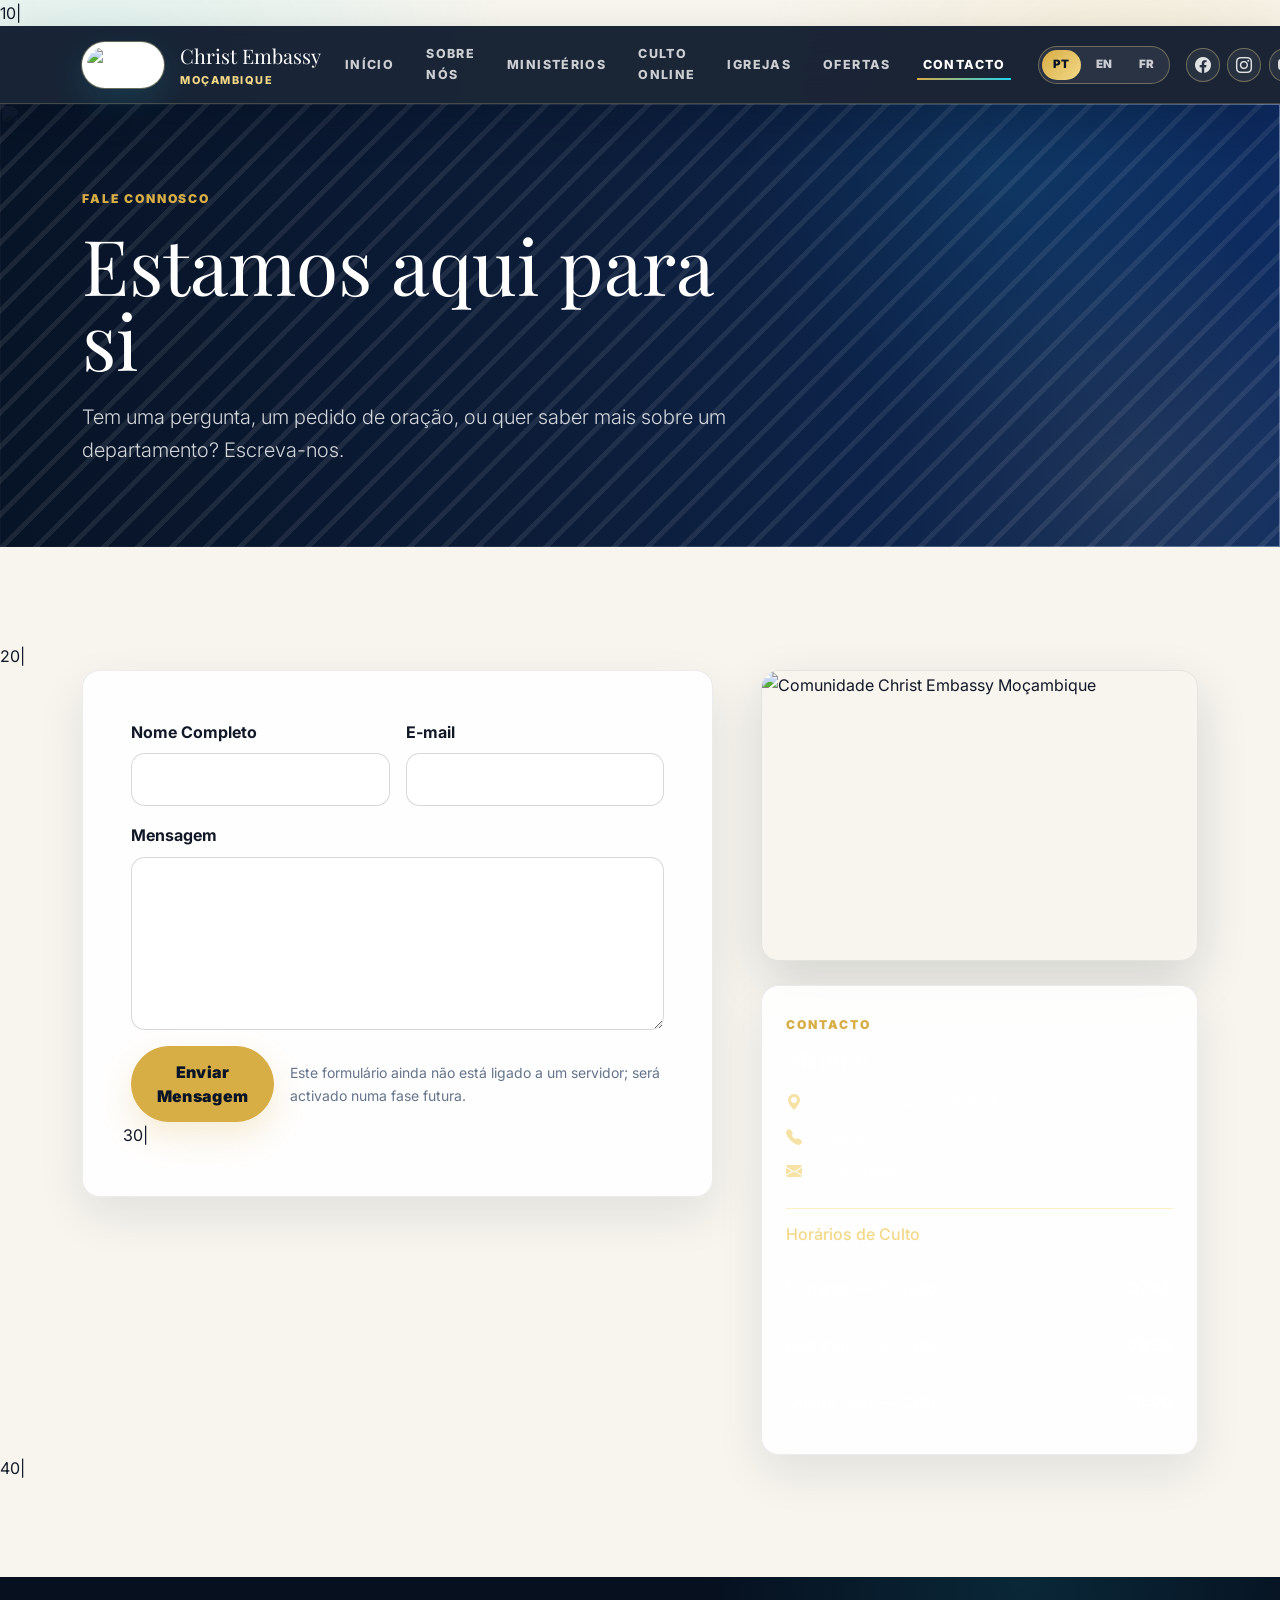
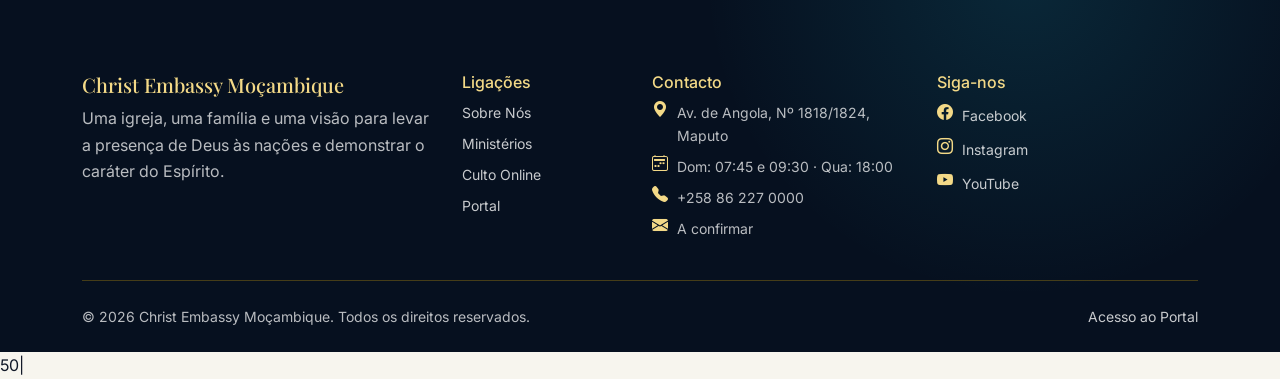
==== commit 27b1537b: "Actualizar horários de culto da sede e de todas as igrejas no site público. Inclui horários da Igrej" ====
--- a/contacto.html
+++ b/contacto.html
@@ -1,50 +1,93 @@
 ﻿<!DOCTYPE html>
+
 <html lang="pt">
+
 <head>
+
   <meta charset="UTF-8">
+
   <meta name="viewport" content="width=device-width, initial-scale=1.0">
-  <title>Contacto | Christ Embassy Mo�ambique</title>
-  <meta name="description" content="Entre em contacto com a Christ Embassy Mo�ambique.">
+
+  <title>Contacto | Christ Embassy Moçambique</title>
+
+  <meta name="description" content="Entre em contacto com a Christ Embassy Moçambique.">
+
   <link rel="preconnect" href="https://fonts.googleapis.com">
+
   <link href="https://fonts.googleapis.com/css2?family=Inter:wght@400;500;600;700;800;900&family=Playfair+Display:wght@600;700;800&display=swap" rel="stylesheet">
-  <link href="https://cdn.jsdelivr.net/npm/bootstrap@5.3.8/dist/css/bootstrap.min.css" rel="stylesheet">
+
+    10|  <link href="https://cdn.jsdelivr.net/npm/bootstrap@5.3.8/dist/css/bootstrap.min.css" rel="stylesheet">
+
   <link rel="stylesheet" href="https://cdn.jsdelivr.net/npm/bootstrap-icons@1.11.3/font/bootstrap-icons.min.css">
+
   <link rel="icon" type="image/png" href="assets/web/logo-ce.png">
-  <link rel="stylesheet" href="css/styles.css?v=20260709-capulana-edge">
+
+  <link rel="stylesheet" href="css/styles.css?v=20260711-hq-schedule">
+
 </head>
+
 <body>
-  <header class="site-header sticky-top"><nav class="navbar navbar-expand-xl navbar-dark"><div class="container"><a class="navbar-brand d-flex align-items-center gap-3" href="index.html"><img class="brand-logo" src="assets/web/logo-ce.png" alt="Embaixada de Cristo Mo�ambique"><span>Christ Embassy<small class="brand-kicker" data-i18n="brand.tag">Mo�ambique</small></span></a><button class="navbar-toggler" type="button" data-bs-toggle="collapse" data-bs-target="#siteNav" aria-controls="siteNav" aria-expanded="false" aria-label="Abrir menu"><span class="navbar-toggler-icon"></span></button><div class="collapse navbar-collapse" id="siteNav"><ul class="navbar-nav ms-auto align-items-xl-center gap-xl-3"><li class="nav-item"><a class="nav-link" href="index.html" data-i18n="nav.home">In�cio</a></li><li class="nav-item dropdown"><a class="nav-link dropdown-toggle" href="#" id="aboutMenu" role="button" data-bs-toggle="dropdown" aria-expanded="false" data-i18n="nav.about">Sobre N�s</a><ul class="dropdown-menu" aria-labelledby="aboutMenu"><li><a class="dropdown-item" href="sobre.html" data-i18n="nav.about">Sobre N�s</a></li><li><a class="dropdown-item" href="ministerios.html" data-i18n="nav.ministries">Minist�rios</a></li><li><a class="dropdown-item" href="igrejas.html" data-i18n="nav.churches">Igrejas</a></li></ul></li><li class="nav-item"><a class="nav-link" href="culto.html" data-i18n="nav.online">Culto Online</a></li><li class="nav-item"><a class="nav-link" href="ofertas.html" data-i18n="nav.give">Ofertas</a></li><li class="nav-item"><a class="nav-link" href="contacto.html" data-i18n="nav.contact">Contacto</a></li><li class="nav-item ms-xl-2 my-3 my-xl-0"><div class="lang-switch" role="group" data-i18n-aria-label="lang.label" aria-label="Idioma"><button data-lang="pt" class="active">PT</button><button data-lang="en">EN</button><button data-lang="fr">FR</button></div></li><li class="nav-item"><div class="social-links social-links-header" aria-label="Redes sociais"><a href="https://www.facebook.com/christembassymozambique" target="_blank" rel="noopener" aria-label="Facebook"><i class="bi bi-facebook"></i></a><a href="https://www.instagram.com/embaixada_de_cristo_mocambique/" target="_blank" rel="noopener" aria-label="Instagram"><i class="bi bi-instagram"></i></a><a href="https://www.youtube.com/@embaixadadecristomocambiqu6895" target="_blank" rel="noopener" aria-label="YouTube"><i class="bi bi-youtube"></i></a></div></li><li class="nav-item"><a class="btn btn-ce-outline" href="https://app.embaixada-de-cristo.obiuba.com/" target="_blank" rel="noopener" data-i18n="nav.portal">Portal</a></li></ul></div></div></nav></header>
+
+  <header class="site-header sticky-top"><nav class="navbar navbar-expand-xl navbar-dark"><div class="container"><a class="navbar-brand d-flex align-items-center gap-3" href="index.html"><img class="brand-logo" src="assets/web/logo-ce.png" alt="Embaixada de Cristo Moçambique"><span>Christ Embassy<small class="brand-kicker" data-i18n="brand.tag">Moçambique</small></span></a><button class="navbar-toggler" type="button" data-bs-toggle="collapse" data-bs-target="#siteNav" aria-controls="siteNav" aria-expanded="false" aria-label="Abrir menu"><span class="navbar-toggler-icon"></span></button><div class="collapse navbar-collapse" id="siteNav"><ul class="navbar-nav ms-auto align-items-xl-center gap-xl-3"><li class="nav-item"><a class="nav-link" href="index.html" data-i18n="nav.home">Início</a></li><li class="nav-item"><a class="nav-link" href="sobre.html" data-i18n="nav.about">Sobre Nós</a></li><li class="nav-item"><a class="nav-link" href="ministerios.html" data-i18n="nav.ministries">Ministérios</a></li><li class="nav-item"><a class="nav-link" href="culto.html" data-i18n="nav.online">Culto Online</a></li><li class="nav-item"><a class="nav-link" href="igrejas.html" data-i18n="nav.churches">Igrejas</a></li><li class="nav-item"><a class="nav-link" href="ofertas.html" data-i18n="nav.give">Ofertas</a></li><li class="nav-item"><a class="nav-link" href="contacto.html" data-i18n="nav.contact">Contacto</a></li><li class="nav-item ms-xl-2 my-3 my-xl-0"><div class="lang-switch" role="group" aria-label="Idioma"><button data-lang="pt" class="active">PT</button><button data-lang="en">EN</button><button data-lang="fr">FR</button></div></li><li class="nav-item"><div class="social-links social-links-header" aria-label="Redes sociais"><a href="https://www.facebook.com/christembassymozambique" target="_blank" rel="noopener" aria-label="Facebook"><i class="bi bi-facebook"></i></a><a href="https://www.instagram.com/embaixada_de_cristo_mocambique/" target="_blank" rel="noopener" aria-label="Instagram"><i class="bi bi-instagram"></i></a><a href="https://www.youtube.com/@embaixadadecristomocambiqu6895" target="_blank" rel="noopener" aria-label="YouTube"><i class="bi bi-youtube"></i></a></div></li><li class="nav-item"><a class="btn btn-ce-outline" href="https://app.embaixada-de-cristo.obiuba.com/" target="_blank" rel="noopener" data-i18n="nav.portal">Portal</a></li></ul></div></div></nav></header>
+
   <main>
-    <section class="hero hero-compact"><img class="hero-image-cover" src="assets/web/welcome-team.jpg" alt="" aria-hidden="true"><div class="container"><div class="col-lg-7"><span class="eyebrow" data-i18n="cont.eyebrow">Fale Connosco</span><h1 class="display-3 mt-3 mb-4" data-i18n="cont.title">Estamos aqui para si</h1><p class="lead mb-0" data-i18n="cont.lead">Tem uma pergunta, um pedido de ora��o, ou quer saber mais sobre um departamento? Escreva-nos.</p></div></div></section>
-    <div class="capulana-divider"></div>
+
+    <section class="hero hero-compact"><img class="hero-image-cover" src="assets/web/welcome-team.jpg" alt="" aria-hidden="true"><div class="container"><div class="col-lg-7"><span class="eyebrow" data-i18n="cont.eyebrow">Fale Connosco</span><h1 class="display-3 mt-3 mb-4" data-i18n="cont.title">Estamos aqui para si</h1><p class="lead mb-0" data-i18n="cont.lead">Tem uma pergunta, um pedido de oração, ou quer saber mais sobre um departamento? Escreva-nos.</p></div></div></section>
+
     <section class="section-padding">
-      <div class="container">
+
+    20|      <div class="container">
+
         <div class="row g-5">
+
           <div class="col-lg-7">
+
             <form class="card feature-card">
+
               <div class="card-body p-4 p-md-5">
+
                 <div class="row g-3">
+
                   <div class="col-md-6"><label class="form-label fw-bold" data-i18n="cont.name">Nome Completo</label><input class="form-control" type="text"></div>
+
                   <div class="col-md-6"><label class="form-label fw-bold" data-i18n="cont.email">E-mail</label><input class="form-control" type="email"></div>
+
                   <div class="col-12"><label class="form-label fw-bold" data-i18n="cont.msg">Mensagem</label><textarea class="form-control" rows="6"></textarea></div>
-                  <div class="col-12 d-flex flex-column flex-sm-row align-items-sm-center gap-3"><button class="btn btn-ce-gold" type="button" data-i18n="cont.send">Enviar Mensagem</button><p class="small text-ce-muted mb-0" data-i18n="cont.note">Este formul�rio ainda n�o est� ligado a um servidor, ser� ativado na fase do portal.</p></div>
-                </div>
+
+                  <div class="col-12 d-flex flex-column flex-sm-row align-items-sm-center gap-3"><button class="btn btn-ce-gold" type="button" data-i18n="cont.send">Enviar Mensagem</button><p class="small text-ce-muted mb-0" data-i18n="cont.note">Este formulário ainda não está ligado a um servidor, será ativado na fase do portal.</p></div>
+
+    30|                </div>
+
               </div>
+
             </form>
+
           </div>
+
           <div class="col-lg-5">
-            <div class="image-frame ratio-photo mb-4"><img src="assets/web/community-worship.jpg" alt="Comunidade Christ Embassy Mo�ambique"></div>
-            <aside class="card feature-card bg-ce-dark text-white"><div class="card-body p-4"><span class="eyebrow" data-i18n="foot.contact">Contacto</span><h2 class="h4 mt-2">Maputo</h2><ul class="list-unstyled d-grid gap-2 mt-3 mb-0 opacity-75"><li class="icon-line"><i class="bi bi-geo-alt-fill"></i><span>Av. de Angola, N� 1818/1824</span></li><li class="icon-line"><i class="bi bi-telephone-fill"></i><span>+258 86 227 0000</span></li><li class="icon-line"><i class="bi bi-envelope-fill"></i><span data-i18n="foot.email.note">A confirmar</span></li></ul></div></aside>
+
+            <div class="image-frame ratio-photo mb-4"><img src="assets/web/community-worship.jpg" alt="Comunidade Christ Embassy Moçambique"></div>
+
+            <aside class="card feature-card bg-ce-dark text-white"><div class="card-body p-4"><span class="eyebrow" data-i18n="foot.contact">Contacto</span><h2 class="h4 mt-2">Maputo</h2><ul class="list-unstyled d-grid gap-2 mt-3 mb-0 opacity-75"><li class="icon-line"><i class="bi bi-geo-alt-fill"></i><span>Av. de Angola, Nº 1818/1824</span></li><li class="icon-line"><i class="bi bi-telephone-fill"></i><span>+258 86 227 0000</span></li><li class="icon-line"><i class="bi bi-envelope-fill"></i><span data-i18n="foot.email.note">E-mail a confirmar</span></li></ul><div class="mt-4 pt-3 border-top border-warning border-opacity-25"><h3 class="h6 text-ce-gold mb-3" data-i18n="hero.services">Horários de Culto</h3><div class="service-row"><span data-i18n="hero.day1">Domingo — 1º Culto</span><strong>07:45</strong></div><div class="service-row"><span data-i18n="hero.day2">Domingo — 2º Culto</span><strong>09:30</strong></div><div class="service-row"><span data-i18n="hero.day3">Quarta-feira — Culto</span><strong>18:00</strong></div></div></div></aside>
+
           </div>
+
         </div>
+
       </div>
-    </section>
+
+    40|    </section>
+
   </main>
-  <footer class="site-footer section-padding pb-4"><div class="container"><div class="row g-4 pb-4"><div class="col-lg-4"><h2 class="h5" data-i18n="foot.about">Christ Embassy Mo�ambique</h2><p class="mb-0" data-i18n="foot.aboutText">Uma igreja, uma fam�lia e uma vis�o para levar a presen�a de Deus �s na��es e demonstrar o car�ter do Esp�rito.</p></div><div class="col-6 col-lg-2"><h3 class="h6" data-i18n="foot.links">Liga��es</h3><ul class="list-unstyled small d-grid gap-2"><li><a href="index.html" data-i18n="nav.home">In�cio</a></li><li><a href="sobre.html" data-i18n="nav.about">Sobre N�s</a></li><li><a href="ministerios.html" data-i18n="nav.ministries">Minist�rios</a></li><li><a href="igrejas.html" data-i18n="nav.churches">Igrejas</a></li><li><a href="https://app.embaixada-de-cristo.obiuba.com/" target="_blank" rel="noopener" data-i18n="nav.portal">Portal</a></li></ul></div><div class="col-6 col-lg-3"><h3 class="h6" data-i18n="foot.contact">Contacto</h3><ul class="list-unstyled small d-grid gap-2"><li class="icon-line"><i class="bi bi-geo-alt-fill"></i><span data-i18n="foot.addr">Av. de Angola, N� 1818/1824, Maputo</span></li><li class="icon-line"><i class="bi bi-telephone-fill"></i><span>+258 86 227 0000</span></li><li class="icon-line"><i class="bi bi-envelope-fill"></i><span data-i18n="foot.email.note">A confirmar</span></li></ul></div><div class="col-lg-3"><h3 class="h6" data-i18n="foot.follow">Siga-nos</h3><ul class="list-unstyled small d-grid gap-2"><li><a class="icon-line" href="https://www.facebook.com/christembassymozambique" target="_blank" rel="noopener"><i class="bi bi-facebook"></i><span data-i18n="foot.fb">Facebook</span></a></li><li><a class="icon-line" href="https://www.instagram.com/embaixada_de_cristo_mocambique/" target="_blank" rel="noopener"><i class="bi bi-instagram"></i><span data-i18n="foot.ig">Instagram</span></a></li><li><a class="icon-line" href="https://www.youtube.com/@embaixadadecristomocambiqu6895" target="_blank" rel="noopener"><i class="bi bi-youtube"></i><span data-i18n="foot.yt">YouTube</span></a></li></ul></div></div><div class="border-top border-warning border-opacity-25 pt-4 d-flex flex-column flex-md-row justify-content-between gap-2 small"><span>&copy; 2026 Christ Embassy Mo�ambique. <span data-i18n="foot.rights">Todos os direitos reservados.</span></span><a href="https://app.embaixada-de-cristo.obiuba.com/" target="_blank" rel="noopener" data-i18n="nav.portal2">Acesso ao Portal</a></div></div></footer>
+
+  <footer class="site-footer section-padding pb-4"><div class="container"><div class="row g-4 pb-4"><div class="col-lg-4"><h2 class="h5" data-i18n="foot.about">Christ Embassy Moçambique</h2><p class="mb-0" data-i18n="foot.aboutText">Parte da família mundial Christ Embassy, servindo Moçambique e a comunidade lusófona (PALOP) com a mesma visão, missão e propósito.</p></div><div class="col-6 col-lg-2"><h3 class="h6" data-i18n="foot.links">Ligações</h3><ul class="list-unstyled small d-grid gap-2"><li><a href="sobre.html" data-i18n="nav.about">Sobre Nós</a></li><li><a href="ministerios.html" data-i18n="nav.ministries">Ministérios</a></li><li><a href="culto.html" data-i18n="nav.online">Culto Online</a></li><li><a href="https://app.embaixada-de-cristo.obiuba.com/" target="_blank" rel="noopener" data-i18n="nav.portal">Portal</a></li></ul></div><div class="col-6 col-lg-3"><h3 class="h6" data-i18n="foot.contact">Contacto</h3><ul class="list-unstyled small d-grid gap-2"><li class="icon-line"><i class="bi bi-geo-alt-fill"></i><span data-i18n="foot.addr">Av. de Angola, Nº 1818/1824, Maputo</span></li><li class="icon-line"><i class="bi bi-calendar2-week"></i><span data-i18n="foot.services">Dom: 07:45 e 09:30 · Qua: 18:00</span></li><li class="icon-line"><i class="bi bi-telephone-fill"></i><span>+258 86 227 0000</span></li><li class="icon-line"><i class="bi bi-envelope-fill"></i><span data-i18n="foot.email.note">E-mail a confirmar</span></li></ul></div><div class="col-lg-3"><h3 class="h6" data-i18n="foot.follow">Siga-nos</h3><ul class="list-unstyled small d-grid gap-2"><li><a class="icon-line" href="https://www.facebook.com/christembassymozambique" target="_blank" rel="noopener"><i class="bi bi-facebook"></i><span>Facebook</span></a></li><li><a class="icon-line" href="https://www.instagram.com/embaixada_de_cristo_mocambique/" target="_blank" rel="noopener"><i class="bi bi-instagram"></i><span data-i18n="foot.ig">Instagram</span></a></li><li><a class="icon-line" href="https://www.youtube.com/@embaixadadecristomocambiqu6895" target="_blank" rel="noopener"><i class="bi bi-youtube"></i><span data-i18n="foot.yt">YouTube</span></a></li></ul></div></div><div class="border-top border-warning border-opacity-25 pt-4 d-flex flex-column flex-md-row justify-content-between gap-2 small"><span>&copy; 2026 Christ Embassy Moçambique. <span data-i18n="foot.rights">Todos os direitos reservados.</span></span><a href="https://app.embaixada-de-cristo.obiuba.com/" target="_blank" rel="noopener" data-i18n="nav.portal2">Acesso ao Portal →</a></div></div></footer>
+
   <script src="https://cdn.jsdelivr.net/npm/bootstrap@5.3.8/dist/js/bootstrap.bundle.min.js"></script>
-  <script src="js/i18n.js?v=20260708-dark-cards"></script>
-  <script src="js/site.js?v=20260708-dark-cards"></script>
+
+  <script src="js/i18n.js?v=20260711-hq-schedule"></script>
+
 </body>
+
 </html>
 
 
@@ -53,3 +96,11 @@
 
 
 
+    50|
+
+
+
+
+
+
+
--- a/css/styles.css
+++ b/css/styles.css
@@ -18,8 +18,6 @@
   --bs-body-color: var(--ce-ink);
   --bs-primary: var(--ce-blue);
   --bs-warning: var(--ce-gold);
-  --bs-link-color: var(--ce-blue);
-  --bs-link-hover-color: var(--ce-blue-2);
 }
 
 html {
@@ -109,7 +107,7 @@
   padding-inline: 0.15rem;
 }
 
-.navbar .nav-link:not(.dropdown-toggle)::after {
+.navbar .nav-link::after {
   content: "";
   position: absolute;
   left: 0.15rem;
@@ -128,102 +126,10 @@
   color: #fff;
 }
 
-.navbar .nav-link:not(.dropdown-toggle):hover::after,
-.navbar .nav-link:not(.dropdown-toggle).active::after,
-.navbar .nav-link:not(.dropdown-toggle)[aria-current="page"]::after {
+.navbar .nav-link:hover::after,
+.navbar .nav-link.active::after,
+.navbar .nav-link[aria-current="page"]::after {
   transform: scaleX(1);
-}
-
-.navbar .dropdown-toggle::after {
-  margin-left: 0.35em;
-  vertical-align: 0.12em;
-  border-top-color: rgba(255, 255, 255, 0.72);
-}
-
-.navbar .dropdown-toggle:hover::after,
-.navbar .dropdown-toggle.show::after,
-.navbar .dropdown-toggle.active::after {
-  border-top-color: var(--ce-gold-light);
-}
-
-.navbar .dropdown-toggle.active,
-.navbar .dropdown-toggle.show {
-  color: #fff;
-}
-
-.navbar .dropdown-menu {
-  background: var(--ce-navy-2);
-  border: 1px solid rgba(243, 217, 135, 0.22);
-  border-radius: 0.65rem;
-  padding: 0.4rem;
-  min-width: 12rem;
-  box-shadow: 0 14px 36px rgba(0, 0, 0, 0.38);
-}
-
-.navbar .dropdown-item {
-  color: rgba(255, 255, 255, 0.86);
-  font-weight: 700;
-  font-size: 0.76rem;
-  letter-spacing: 0.09em;
-  text-transform: uppercase;
-  border-radius: 0.4rem;
-  padding: 0.55rem 0.85rem;
-}
-
-.navbar .dropdown-item:hover,
-.navbar .dropdown-item:focus {
-  background: rgba(34, 211, 238, 0.12);
-  color: #fff;
-}
-
-.navbar .dropdown-item.active,
-.navbar .dropdown-item[aria-current="page"] {
-  background: rgba(215, 173, 69, 0.18);
-  color: var(--ce-gold-light);
-}
-
-@media (min-width: 1200px) {
-  .navbar .nav-item.dropdown {
-    position: relative;
-  }
-
-  .navbar .nav-item.dropdown::after {
-    content: "";
-    position: absolute;
-    left: 0;
-    right: 0;
-    top: 100%;
-    height: 0.65rem;
-  }
-
-  .navbar .nav-item.dropdown:hover > .dropdown-menu,
-  .navbar .nav-item.dropdown:focus-within > .dropdown-menu {
-    display: block;
-    opacity: 1;
-    visibility: visible;
-    transform: translateY(0);
-    pointer-events: auto;
-  }
-
-  .navbar .nav-item.dropdown:hover > .dropdown-toggle,
-  .navbar .nav-item.dropdown:focus-within > .dropdown-toggle {
-    color: #fff;
-  }
-
-  .navbar .nav-item.dropdown:hover > .dropdown-toggle::after,
-  .navbar .nav-item.dropdown:focus-within > .dropdown-toggle::after {
-    border-top-color: var(--ce-gold-light);
-  }
-
-  .navbar .dropdown-menu {
-    display: block;
-    opacity: 0;
-    visibility: hidden;
-    transform: translateY(0.35rem);
-    pointer-events: none;
-    margin-top: 0;
-    transition: opacity 0.18s ease, transform 0.18s ease, visibility 0.18s ease;
-  }
 }
 
 .navbar-toggler {
@@ -353,28 +259,14 @@
   text-transform: uppercase;
 }
 
-.section-padding:not(.section-dark):not(.section-soft):not(.site-footer) {
-  background: transparent;
-}
-
-main {
-  background: transparent;
-}
-
 .section-padding {
   padding: 6rem 0;
 }
 
 .section-soft {
-  color: var(--ce-ink);
   background:
     radial-gradient(circle at 10% 10%, rgba(34, 211, 238, 0.09), transparent 22rem),
-    radial-gradient(circle at 90% 8%, rgba(215, 173, 69, 0.1), transparent 20rem),
-    var(--ce-cream);
-}
-
-.section-padding:not(.section-dark):not(.site-footer) {
-  color: var(--ce-ink);
+    #eef4ff;
 }
 
 .section-dark {
@@ -385,36 +277,6 @@
     linear-gradient(135deg, #071326, #0d1f3d 56%, #123f91);
 }
 
-.section-dark .location-card,
-.section-dark .feature-card,
-.section-dark .method-card {
-  color: var(--ce-ink);
-}
-
-.section-dark .location-card :is(h1, h2, h3, h4, h5, h6, .h1, .h2, .h3, .h4, .h5, .h6),
-.section-dark .feature-card :is(h1, h2, h3, h4, h5, h6, .h1, .h2, .h3, .h4, .h5, .h6),
-.section-dark .method-card :is(h1, h2, h3, h4, h5, h6, .h1, .h2, .h3, .h4, .h5, .h6) {
-  color: var(--ce-ink);
-}
-
-.section-dark .location-card .text-ce-muted,
-.section-dark .feature-card .text-ce-muted,
-.section-dark .method-card .text-ce-muted {
-  color: var(--ce-muted);
-}
-
-.section-dark .location-card strong,
-.section-dark .feature-card strong,
-.section-dark .method-card strong {
-  color: var(--ce-ink);
-}
-
-.section-dark .filter-bar .form-select {
-  background-color: #fff;
-  color: var(--ce-ink);
-  border-color: rgba(15, 23, 42, 0.14);
-}
-
 .text-ce-muted {
   color: var(--ce-muted);
 }
@@ -425,33 +287,18 @@
 
 .bg-ce-dark {
   background: var(--ce-navy);
-  color: #fff;
-}
-
-.bg-ce-dark .eyebrow,
-.feature-card.bg-ce-dark .eyebrow {
-  color: var(--ce-gold-light);
-}
-
-.bg-ce-dark .icon-line i,
-.feature-card.bg-ce-dark .icon-line i {
-  color: var(--ce-cyan);
 }
 
 .capulana-divider {
-  display: block;
-  flex-shrink: 0;
-  height: 14px;
-  margin: 0;
-  border: 0;
+  height: 12px;
   background-color: var(--ce-navy);
   background-image:
     linear-gradient(45deg, var(--ce-gold) 25%, transparent 25%),
     linear-gradient(-45deg, var(--ce-gold) 25%, transparent 25%),
     linear-gradient(45deg, transparent 75%, var(--ce-cyan) 75%),
     linear-gradient(-45deg, transparent 75%, var(--ce-cyan) 75%);
-  background-position: 0 0, 0 7px, 7px -7px, -7px 0;
-  background-size: 14px 14px;
+  background-position: 0 0, 0 6px, 6px -6px, -6px 0;
+  background-size: 12px 12px;
 }
 
 .hero {
@@ -465,35 +312,8 @@
 }
 
 .hero-compact {
-  position: relative;
   min-height: 430px;
   padding: 5rem 0;
-  display: flex;
-  align-items: center;
-  overflow: hidden;
-  color: #fff;
-  background: var(--ce-navy);
-}
-
-.hero-compact::before {
-  content: "";
-  position: absolute;
-  inset: 0;
-  z-index: 1;
-  background:
-    linear-gradient(105deg, rgba(7, 19, 38, 0.96) 0%, rgba(13, 31, 61, 0.9) 45%, rgba(18, 63, 145, 0.58) 100%),
-    radial-gradient(circle at 76% 18%, rgba(34, 211, 238, 0.2), transparent 28%),
-    radial-gradient(circle at 18% 82%, rgba(215, 173, 69, 0.18), transparent 26%);
-}
-
-.hero-compact > .container {
-  position: relative;
-  z-index: 3;
-}
-
-.hero-image-cover {
-  z-index: 0;
-  transform: scale(1.02);
 }
 
 .hero-slides,
@@ -511,13 +331,8 @@
   object-position: center;
 }
 
-.hero-slides {
-  z-index: 0;
-}
-
 .hero-slides img {
   opacity: 0;
-  transform: scale(1.04);
   animation: heroFade 18s infinite;
 }
 
@@ -530,9 +345,9 @@
 }
 
 @keyframes heroFade {
-  0%, 100% { opacity: 0; transform: scale(1.06); }
-  8%, 33% { opacity: 1; transform: scale(1); }
-  43% { opacity: 0; transform: scale(1.05); }
+  0%, 100% { opacity: 0; }
+  8%, 33% { opacity: 1; }
+  43% { opacity: 0; }
 }
 
 .hero::before {
@@ -541,51 +356,44 @@
   inset: 0;
   z-index: 1;
   background:
-    linear-gradient(105deg, rgba(7, 19, 38, 0.97) 0%, rgba(13, 31, 61, 0.88) 42%, rgba(18, 63, 145, 0.5) 100%),
-    radial-gradient(circle at 76% 18%, rgba(34, 211, 238, 0.22), transparent 28%),
-    radial-gradient(circle at 18% 82%, rgba(215, 173, 69, 0.2), transparent 26%);
+    linear-gradient(90deg, rgba(7, 19, 38, 0.96), rgba(13, 31, 61, 0.86) 46%, rgba(18, 63, 145, 0.54)),
+    radial-gradient(circle at 78% 16%, rgba(34, 211, 238, 0.26), transparent 24%),
+    radial-gradient(circle at 88% 84%, rgba(215, 173, 69, 0.24), transparent 22%);
+}
+
+.hero::after {
+  content: "";
+  position: absolute;
+  inset: 0;
+  z-index: 1;
+  opacity: 0.08;
+  background-image:
+    linear-gradient(135deg, #fff 0 10%, transparent 10% 50%, #fff 50% 60%, transparent 60%);
+  background-size: 34px 34px;
 }
 
 .hero > .container {
   position: relative;
-  z-index: 3;
-}
-
-.hero .eyebrow,
-.hero-compact .eyebrow {
-  color: var(--ce-gold-light);
-}
-
-.hero h1,
-.hero .hero-title,
-.hero-compact h1,
-.hero-compact .display-3 {
+  z-index: 2;
+}
+
+.hero h1 {
   max-width: 950px;
   font-size: clamp(2.8rem, 6vw, 6rem);
   line-height: 0.98;
-  color: #fff;
-  text-shadow: 0 8px 32px rgba(7, 19, 38, 0.35);
-}
-
-.hero-compact .display-3 {
-  font-size: clamp(2.2rem, 5vw, 3.4rem);
-}
-
-.hero .lead,
-.hero-compact .lead {
+}
+
+.hero .lead {
   max-width: 760px;
-  color: rgba(255, 255, 255, 0.86);
+  color: rgba(255, 255, 255, 0.82);
 }
 
 .hero-card,
 .glass-card {
-  background: rgba(255, 255, 255, 0.1);
-  border: 1px solid rgba(243, 217, 135, 0.38);
-  box-shadow:
-    0 24px 70px rgba(2, 8, 23, 0.32),
-    inset 0 1px 0 rgba(255, 255, 255, 0.18),
-    0 0 40px rgba(34, 211, 238, 0.08);
-  backdrop-filter: blur(20px);
+  background: rgba(255, 255, 255, 0.12);
+  border: 1px solid rgba(243, 217, 135, 0.32);
+  box-shadow: 0 24px 70px rgba(2, 8, 23, 0.32), inset 0 1px 0 rgba(255, 255, 255, 0.16);
+  backdrop-filter: blur(18px);
 }
 
 .service-row,
@@ -602,14 +410,26 @@
   border-color: rgba(15, 23, 42, 0.1);
 }
 
-.giving-line span,
-.giving-line strong {
-  color: var(--ce-ink);
-}
-
 .service-row:last-child,
 .giving-line:last-child {
   border-bottom: 0;
+}
+
+.location-schedule {
+  padding-top: 0.75rem;
+  border-top: 1px solid rgba(15, 23, 42, 0.08);
+}
+
+.location-service-line {
+  display: flex;
+  justify-content: space-between;
+  gap: 0.75rem;
+  padding: 0.3rem 0;
+  color: var(--ce-muted);
+}
+
+.location-service-line strong {
+  color: var(--ce-ink);
 }
 
 .feature-card,
@@ -618,68 +438,9 @@
 .method-card {
   border: 1px solid rgba(15, 23, 42, 0.08);
   border-radius: 1.1rem;
-  background: rgba(255, 255, 255, 0.92);
+  background: rgba(255, 255, 255, 0.9);
   box-shadow: 0 18px 48px rgba(15, 23, 42, 0.09);
-  backdrop-filter: blur(10px);
   transition: transform 0.22s ease, box-shadow 0.22s ease, border-color 0.22s ease;
-}
-
-.feature-card:not(.bg-ce-dark):not(.text-white),
-.journey-card,
-.location-card:not(.bg-ce-dark),
-.method-card,
-.card.feature-card:not(.bg-ce-dark):not(.text-white) {
-  --bs-card-color: var(--ce-ink);
-  --bs-card-bg: rgba(255, 255, 255, 0.92);
-  color: var(--ce-ink);
-}
-
-.feature-card:not(.bg-ce-dark):not(.text-white) :is(h1, h2, h3, h4, h5, h6, .h1, .h2, .h3, .h4, .h5, .h6, .display-6),
-.journey-card :is(h1, h2, h3, h4, h5, h6, .h1, .h2, .h3, .h4, .h5, .h6, .display-6),
-.location-card:not(.bg-ce-dark) :is(h1, h2, h3, h4, h5, h6, .h1, .h2, .h3, .h4, .h5, .h6, .display-6),
-.method-card :is(h1, h2, h3, h4, h5, h6, .h1, .h2, .h3, .h4, .h5, .h6, .display-6),
-.card.feature-card:not(.bg-ce-dark):not(.text-white) :is(h1, h2, h3, h4, h5, h6, .h1, .h2, .h3, .h4, .h5, .h6, .display-6) {
-  color: var(--ce-ink);
-}
-
-.feature-card:not(.bg-ce-dark):not(.text-white) .form-label,
-.journey-card .form-label,
-.method-card .form-label,
-.section-soft .form-label,
-.section-padding:not(.section-dark) .form-label {
-  color: var(--ce-ink);
-}
-
-.feature-card.bg-ce-dark,
-.card.feature-card.bg-ce-dark {
-  --bs-card-bg: var(--ce-navy);
-  --bs-card-color: #fff;
-  background:
-    radial-gradient(circle at 88% 10%, rgba(34, 211, 238, 0.18), transparent 40%),
-    radial-gradient(circle at 12% 90%, rgba(215, 173, 69, 0.14), transparent 38%),
-    linear-gradient(135deg, var(--ce-navy) 0%, var(--ce-navy-2) 100%);
-  color: #fff;
-  border-color: rgba(243, 217, 135, 0.24);
-}
-
-.feature-card.bg-ce-dark :is(h1, h2, h3, h4, h5, h6, .h1, .h2, .h3, .h4, .h5, .h6, .display-6),
-.card.feature-card.bg-ce-dark :is(h1, h2, h3, h4, h5, h6, .h1, .h2, .h3, .h4, .h5, .h6, .display-6) {
-  color: #fff;
-}
-
-.feature-card.bg-ce-dark p,
-.feature-card.bg-ce-dark li,
-.feature-card.bg-ce-dark span,
-.card.feature-card.bg-ce-dark p,
-.card.feature-card.bg-ce-dark li,
-.card.feature-card.bg-ce-dark span {
-  color: rgba(255, 255, 255, 0.86);
-}
-
-.journey-card {
-  background:
-    linear-gradient(180deg, rgba(255, 255, 255, 0.95), rgba(255, 255, 255, 0.82)),
-    radial-gradient(circle at top left, rgba(34, 211, 238, 0.1), transparent 42%);
 }
 
 .feature-card:hover,
@@ -700,14 +461,7 @@
   background: linear-gradient(135deg, rgba(18, 63, 145, 0.98), rgba(34, 211, 238, 0.88));
   color: #fff;
   font-size: 1.35rem;
-  box-shadow: 0 14px 30px rgba(18, 63, 145, 0.22), 0 0 0 0 rgba(34, 211, 238, 0);
-  transition: box-shadow 0.25s ease, transform 0.25s ease;
-}
-
-.feature-card:hover .icon-mark,
-.journey-card:hover .icon-mark {
-  box-shadow: 0 16px 34px rgba(18, 63, 145, 0.28), 0 0 24px rgba(34, 211, 238, 0.35);
-  transform: translateY(-2px);
+  box-shadow: 0 14px 30px rgba(18, 63, 145, 0.22);
 }
 
 .gold-icon {
@@ -862,24 +616,6 @@
   color: var(--ce-navy);
   font-size: 0.86rem;
   font-weight: 800;
-  transition: transform 0.2s ease, border-color 0.2s ease, box-shadow 0.2s ease;
-}
-
-.category-chip:hover {
-  transform: translateY(-2px);
-  border-color: rgba(34, 211, 238, 0.45);
-  box-shadow: 0 10px 24px rgba(18, 63, 145, 0.12);
-}
-
-.reveal-on-scroll {
-  opacity: 0;
-  transform: translateY(22px);
-  transition: opacity 0.65s ease, transform 0.65s ease;
-}
-
-.reveal-on-scroll.is-visible {
-  opacity: 1;
-  transform: translateY(0);
 }
 
 .video-placeholder {
@@ -889,33 +625,21 @@
     url("../assets/web/hero-service.jpg") center / cover;
 }
 
-footer.site-footer,
-.site-footer.section-padding {
-  background-color: #071326;
-  background-image:
-    radial-gradient(circle at 12% 0%, rgba(34, 211, 238, 0.14), transparent 22rem),
-    radial-gradient(circle at 88% 18%, rgba(215, 173, 69, 0.14), transparent 24rem),
-    linear-gradient(180deg, #071326 0%, #06101f 58%, #040a14 100%);
-  color: rgba(255, 255, 255, 0.78);
-  border-top: 1px solid rgba(243, 217, 135, 0.16);
+.site-footer {
+  background:
+    radial-gradient(circle at 80% 0%, rgba(34, 211, 238, 0.12), transparent 20rem),
+    #06101f;
+  color: rgba(255, 255, 255, 0.72);
 }
 
 .site-footer h2,
 .site-footer h3,
 .site-footer h4 {
   color: var(--ce-gold-light);
-  font-family: var(--font-heading);
-}
-
-.site-footer p,
-.site-footer li {
-  color: rgba(255, 255, 255, 0.74);
 }
 
 .site-footer a {
-  color: rgba(255, 255, 255, 0.82);
-  text-decoration: none;
-  transition: color 0.2s ease;
+  color: rgba(255, 255, 255, 0.78);
 }
 
 .site-footer a:hover {
@@ -924,14 +648,6 @@
 
 .site-footer .icon-line {
   align-items: flex-start;
-}
-
-.site-footer .icon-line i {
-  color: var(--ce-cyan);
-}
-
-.site-footer .border-top {
-  border-color: rgba(243, 217, 135, 0.22) !important;
 }
 
 .form-control,
@@ -976,27 +692,13 @@
     border-top: 1px solid rgba(255, 255, 255, 0.08);
   }
 
-  .navbar .nav-link:not(.dropdown-toggle)::after {
+  .navbar .nav-link::after {
     left: 0;
     right: auto;
     width: 4rem;
     bottom: 0.45rem;
   }
 
-  .navbar .dropdown-menu {
-    background: transparent;
-    border: 0;
-    box-shadow: none;
-    padding: 0 0 0.35rem 1rem;
-    margin-top: 0;
-  }
-
-  .navbar .dropdown-item {
-    border-top: 1px solid rgba(255, 255, 255, 0.06);
-    border-radius: 0;
-    padding: 0.65rem 0;
-  }
-
   .hero {
     min-height: auto;
     padding: 5.5rem 0;
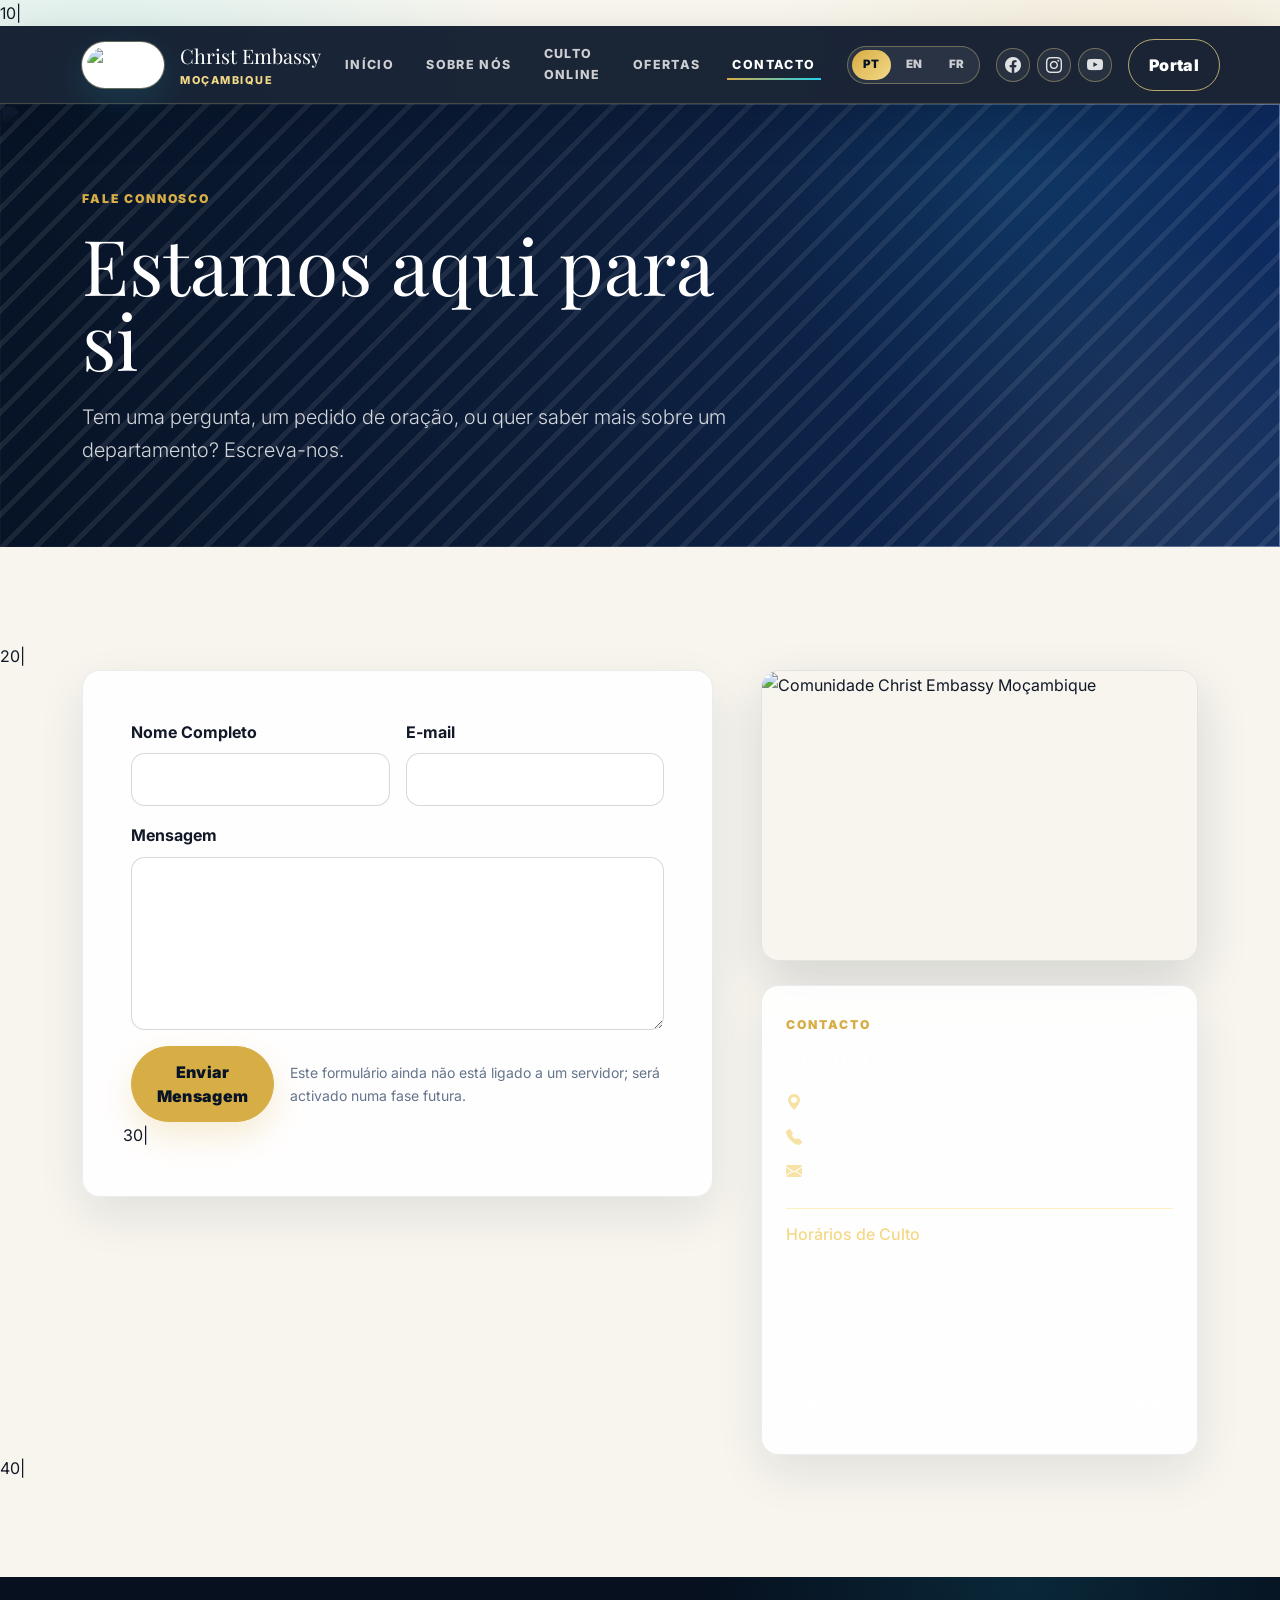
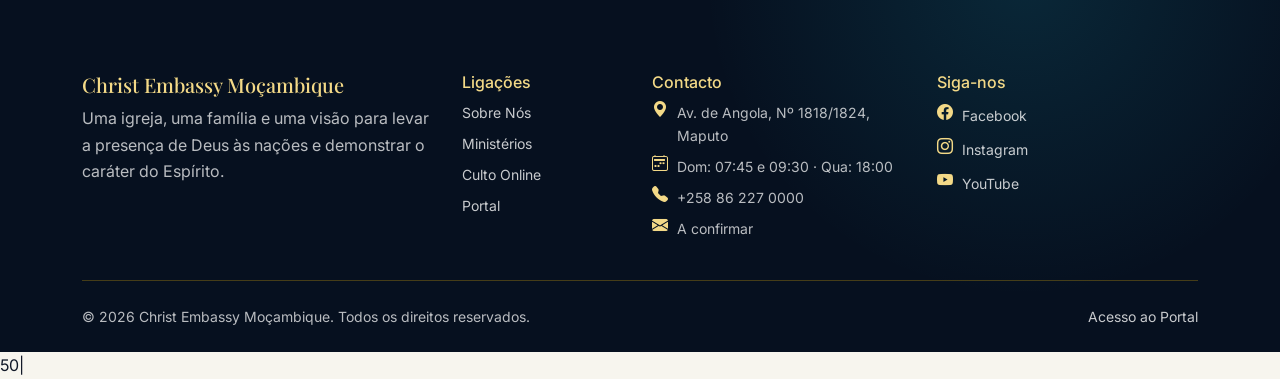
==== commit c07769d9: "Point Portal links to GitHub Pages dashboard" ====
--- a/contacto.html
+++ b/contacto.html
@@ -1,4 +1,4 @@
-﻿<!DOCTYPE html>
+<!DOCTYPE html>
 
 <html lang="pt">
 
@@ -22,13 +22,13 @@
 
   <link rel="icon" type="image/png" href="assets/web/logo-ce.png">
 
-  <link rel="stylesheet" href="css/styles.css?v=20260711-hq-schedule">
+  <link rel="stylesheet" href="css/styles.css?v=20260711-style-refresh">
 
 </head>
 
 <body>
 
-  <header class="site-header sticky-top"><nav class="navbar navbar-expand-xl navbar-dark"><div class="container"><a class="navbar-brand d-flex align-items-center gap-3" href="index.html"><img class="brand-logo" src="assets/web/logo-ce.png" alt="Embaixada de Cristo Moçambique"><span>Christ Embassy<small class="brand-kicker" data-i18n="brand.tag">Moçambique</small></span></a><button class="navbar-toggler" type="button" data-bs-toggle="collapse" data-bs-target="#siteNav" aria-controls="siteNav" aria-expanded="false" aria-label="Abrir menu"><span class="navbar-toggler-icon"></span></button><div class="collapse navbar-collapse" id="siteNav"><ul class="navbar-nav ms-auto align-items-xl-center gap-xl-3"><li class="nav-item"><a class="nav-link" href="index.html" data-i18n="nav.home">Início</a></li><li class="nav-item"><a class="nav-link" href="sobre.html" data-i18n="nav.about">Sobre Nós</a></li><li class="nav-item"><a class="nav-link" href="ministerios.html" data-i18n="nav.ministries">Ministérios</a></li><li class="nav-item"><a class="nav-link" href="culto.html" data-i18n="nav.online">Culto Online</a></li><li class="nav-item"><a class="nav-link" href="igrejas.html" data-i18n="nav.churches">Igrejas</a></li><li class="nav-item"><a class="nav-link" href="ofertas.html" data-i18n="nav.give">Ofertas</a></li><li class="nav-item"><a class="nav-link" href="contacto.html" data-i18n="nav.contact">Contacto</a></li><li class="nav-item ms-xl-2 my-3 my-xl-0"><div class="lang-switch" role="group" aria-label="Idioma"><button data-lang="pt" class="active">PT</button><button data-lang="en">EN</button><button data-lang="fr">FR</button></div></li><li class="nav-item"><div class="social-links social-links-header" aria-label="Redes sociais"><a href="https://www.facebook.com/christembassymozambique" target="_blank" rel="noopener" aria-label="Facebook"><i class="bi bi-facebook"></i></a><a href="https://www.instagram.com/embaixada_de_cristo_mocambique/" target="_blank" rel="noopener" aria-label="Instagram"><i class="bi bi-instagram"></i></a><a href="https://www.youtube.com/@embaixadadecristomocambiqu6895" target="_blank" rel="noopener" aria-label="YouTube"><i class="bi bi-youtube"></i></a></div></li><li class="nav-item"><a class="btn btn-ce-outline" href="https://app.embaixada-de-cristo.obiuba.com/" target="_blank" rel="noopener" data-i18n="nav.portal">Portal</a></li></ul></div></div></nav></header>
+  <header class="site-header sticky-top"><nav class="navbar navbar-expand-xl navbar-dark"><div class="container"><a class="navbar-brand d-flex align-items-center gap-3" href="index.html"><img class="brand-logo" src="assets/web/logo-ce.png" alt="Embaixada de Cristo Moçambique"><span>Christ Embassy<small class="brand-kicker" data-i18n="brand.tag">Moçambique</small></span></a><button class="navbar-toggler" type="button" data-bs-toggle="collapse" data-bs-target="#siteNav" aria-controls="siteNav" aria-expanded="false" aria-label="Abrir menu"><span class="navbar-toggler-icon"></span></button><div class="collapse navbar-collapse" id="siteNav"><ul class="navbar-nav ms-auto align-items-xl-center gap-xl-3"><li class="nav-item"><a class="nav-link" href="index.html" data-i18n="nav.home">Início</a></li><li class="nav-item dropdown"><a class="nav-link dropdown-toggle" href="#" id="aboutMenu" role="button" data-bs-toggle="dropdown" aria-expanded="false" data-i18n="nav.about">Sobre Nós</a><ul class="dropdown-menu" aria-labelledby="aboutMenu"><li><a class="dropdown-item" href="sobre.html" data-i18n="nav.about">Sobre Nós</a></li><li><a class="dropdown-item" href="ministerios.html" data-i18n="nav.ministries">Ministérios</a></li><li><a class="dropdown-item" href="igrejas.html" data-i18n="nav.churches">Igrejas</a></li></ul></li><li class="nav-item"><a class="nav-link" href="culto.html" data-i18n="nav.online">Culto Online</a></li><li class="nav-item"><a class="nav-link" href="ofertas.html" data-i18n="nav.give">Ofertas</a></li><li class="nav-item"><a class="nav-link" href="contacto.html" data-i18n="nav.contact">Contacto</a></li><li class="nav-item ms-xl-2 my-3 my-xl-0"><div class="lang-switch" role="group" aria-label="Idioma"><button data-lang="pt" class="active">PT</button><button data-lang="en">EN</button><button data-lang="fr">FR</button></div></li><li class="nav-item"><div class="social-links social-links-header" aria-label="Redes sociais"><a href="https://www.facebook.com/christembassymozambique" target="_blank" rel="noopener" aria-label="Facebook"><i class="bi bi-facebook"></i></a><a href="https://www.instagram.com/embaixada_de_cristo_mocambique/" target="_blank" rel="noopener" aria-label="Instagram"><i class="bi bi-instagram"></i></a><a href="https://www.youtube.com/@embaixadadecristomocambiqu6895" target="_blank" rel="noopener" aria-label="YouTube"><i class="bi bi-youtube"></i></a></div></li><li class="nav-item"><a class="btn btn-ce-outline" href="https://salesio.github.io/ce-mozambique-dashboard/" target="_blank" rel="noopener" data-i18n="nav.portal">Portal</a></li></ul></div></div></nav></header>
 
   <main>
 
@@ -80,11 +80,12 @@
 
   </main>
 
-  <footer class="site-footer section-padding pb-4"><div class="container"><div class="row g-4 pb-4"><div class="col-lg-4"><h2 class="h5" data-i18n="foot.about">Christ Embassy Moçambique</h2><p class="mb-0" data-i18n="foot.aboutText">Parte da família mundial Christ Embassy, servindo Moçambique e a comunidade lusófona (PALOP) com a mesma visão, missão e propósito.</p></div><div class="col-6 col-lg-2"><h3 class="h6" data-i18n="foot.links">Ligações</h3><ul class="list-unstyled small d-grid gap-2"><li><a href="sobre.html" data-i18n="nav.about">Sobre Nós</a></li><li><a href="ministerios.html" data-i18n="nav.ministries">Ministérios</a></li><li><a href="culto.html" data-i18n="nav.online">Culto Online</a></li><li><a href="https://app.embaixada-de-cristo.obiuba.com/" target="_blank" rel="noopener" data-i18n="nav.portal">Portal</a></li></ul></div><div class="col-6 col-lg-3"><h3 class="h6" data-i18n="foot.contact">Contacto</h3><ul class="list-unstyled small d-grid gap-2"><li class="icon-line"><i class="bi bi-geo-alt-fill"></i><span data-i18n="foot.addr">Av. de Angola, Nº 1818/1824, Maputo</span></li><li class="icon-line"><i class="bi bi-calendar2-week"></i><span data-i18n="foot.services">Dom: 07:45 e 09:30 · Qua: 18:00</span></li><li class="icon-line"><i class="bi bi-telephone-fill"></i><span>+258 86 227 0000</span></li><li class="icon-line"><i class="bi bi-envelope-fill"></i><span data-i18n="foot.email.note">E-mail a confirmar</span></li></ul></div><div class="col-lg-3"><h3 class="h6" data-i18n="foot.follow">Siga-nos</h3><ul class="list-unstyled small d-grid gap-2"><li><a class="icon-line" href="https://www.facebook.com/christembassymozambique" target="_blank" rel="noopener"><i class="bi bi-facebook"></i><span>Facebook</span></a></li><li><a class="icon-line" href="https://www.instagram.com/embaixada_de_cristo_mocambique/" target="_blank" rel="noopener"><i class="bi bi-instagram"></i><span data-i18n="foot.ig">Instagram</span></a></li><li><a class="icon-line" href="https://www.youtube.com/@embaixadadecristomocambiqu6895" target="_blank" rel="noopener"><i class="bi bi-youtube"></i><span data-i18n="foot.yt">YouTube</span></a></li></ul></div></div><div class="border-top border-warning border-opacity-25 pt-4 d-flex flex-column flex-md-row justify-content-between gap-2 small"><span>&copy; 2026 Christ Embassy Moçambique. <span data-i18n="foot.rights">Todos os direitos reservados.</span></span><a href="https://app.embaixada-de-cristo.obiuba.com/" target="_blank" rel="noopener" data-i18n="nav.portal2">Acesso ao Portal →</a></div></div></footer>
+  <footer class="site-footer section-padding pb-4"><div class="container"><div class="row g-4 pb-4"><div class="col-lg-4"><h2 class="h5" data-i18n="foot.about">Christ Embassy Moçambique</h2><p class="mb-0" data-i18n="foot.aboutText">Parte da família mundial Christ Embassy, servindo Moçambique e a comunidade lusófona (PALOP) com a mesma visão, missão e propósito.</p></div><div class="col-6 col-lg-2"><h3 class="h6" data-i18n="foot.links">Ligações</h3><ul class="list-unstyled small d-grid gap-2"><li><a href="sobre.html" data-i18n="nav.about">Sobre Nós</a></li><li><a href="ministerios.html" data-i18n="nav.ministries">Ministérios</a></li><li><a href="culto.html" data-i18n="nav.online">Culto Online</a></li><li><a href="https://salesio.github.io/ce-mozambique-dashboard/" target="_blank" rel="noopener" data-i18n="nav.portal">Portal</a></li></ul></div><div class="col-6 col-lg-3"><h3 class="h6" data-i18n="foot.contact">Contacto</h3><ul class="list-unstyled small d-grid gap-2"><li class="icon-line"><i class="bi bi-geo-alt-fill"></i><span data-i18n="foot.addr">Av. de Angola, Nº 1818/1824, Maputo</span></li><li class="icon-line"><i class="bi bi-calendar2-week"></i><span data-i18n="foot.services">Dom: 07:45 e 09:30 · Qua: 18:00</span></li><li class="icon-line"><i class="bi bi-telephone-fill"></i><span>+258 86 227 0000</span></li><li class="icon-line"><i class="bi bi-envelope-fill"></i><span data-i18n="foot.email.note">E-mail a confirmar</span></li></ul></div><div class="col-lg-3"><h3 class="h6" data-i18n="foot.follow">Siga-nos</h3><ul class="list-unstyled small d-grid gap-2"><li><a class="icon-line" href="https://www.facebook.com/christembassymozambique" target="_blank" rel="noopener"><i class="bi bi-facebook"></i><span>Facebook</span></a></li><li><a class="icon-line" href="https://www.instagram.com/embaixada_de_cristo_mocambique/" target="_blank" rel="noopener"><i class="bi bi-instagram"></i><span data-i18n="foot.ig">Instagram</span></a></li><li><a class="icon-line" href="https://www.youtube.com/@embaixadadecristomocambiqu6895" target="_blank" rel="noopener"><i class="bi bi-youtube"></i><span data-i18n="foot.yt">YouTube</span></a></li></ul></div></div><div class="border-top border-warning border-opacity-25 pt-4 d-flex flex-column flex-md-row justify-content-between gap-2 small"><span>&copy; 2026 Christ Embassy Moçambique. <span data-i18n="foot.rights">Todos os direitos reservados.</span></span><a href="https://salesio.github.io/ce-mozambique-dashboard/" target="_blank" rel="noopener" data-i18n="nav.portal2">Acesso ao Portal →</a></div></div></footer>
 
   <script src="https://cdn.jsdelivr.net/npm/bootstrap@5.3.8/dist/js/bootstrap.bundle.min.js"></script>
 
-  <script src="js/i18n.js?v=20260711-hq-schedule"></script>
+  <script src="js/i18n.js?v=20260711-style-refresh"></script>
+  <script src="js/site.js?v=20260711-style-refresh"></script>
 
 </body>
 
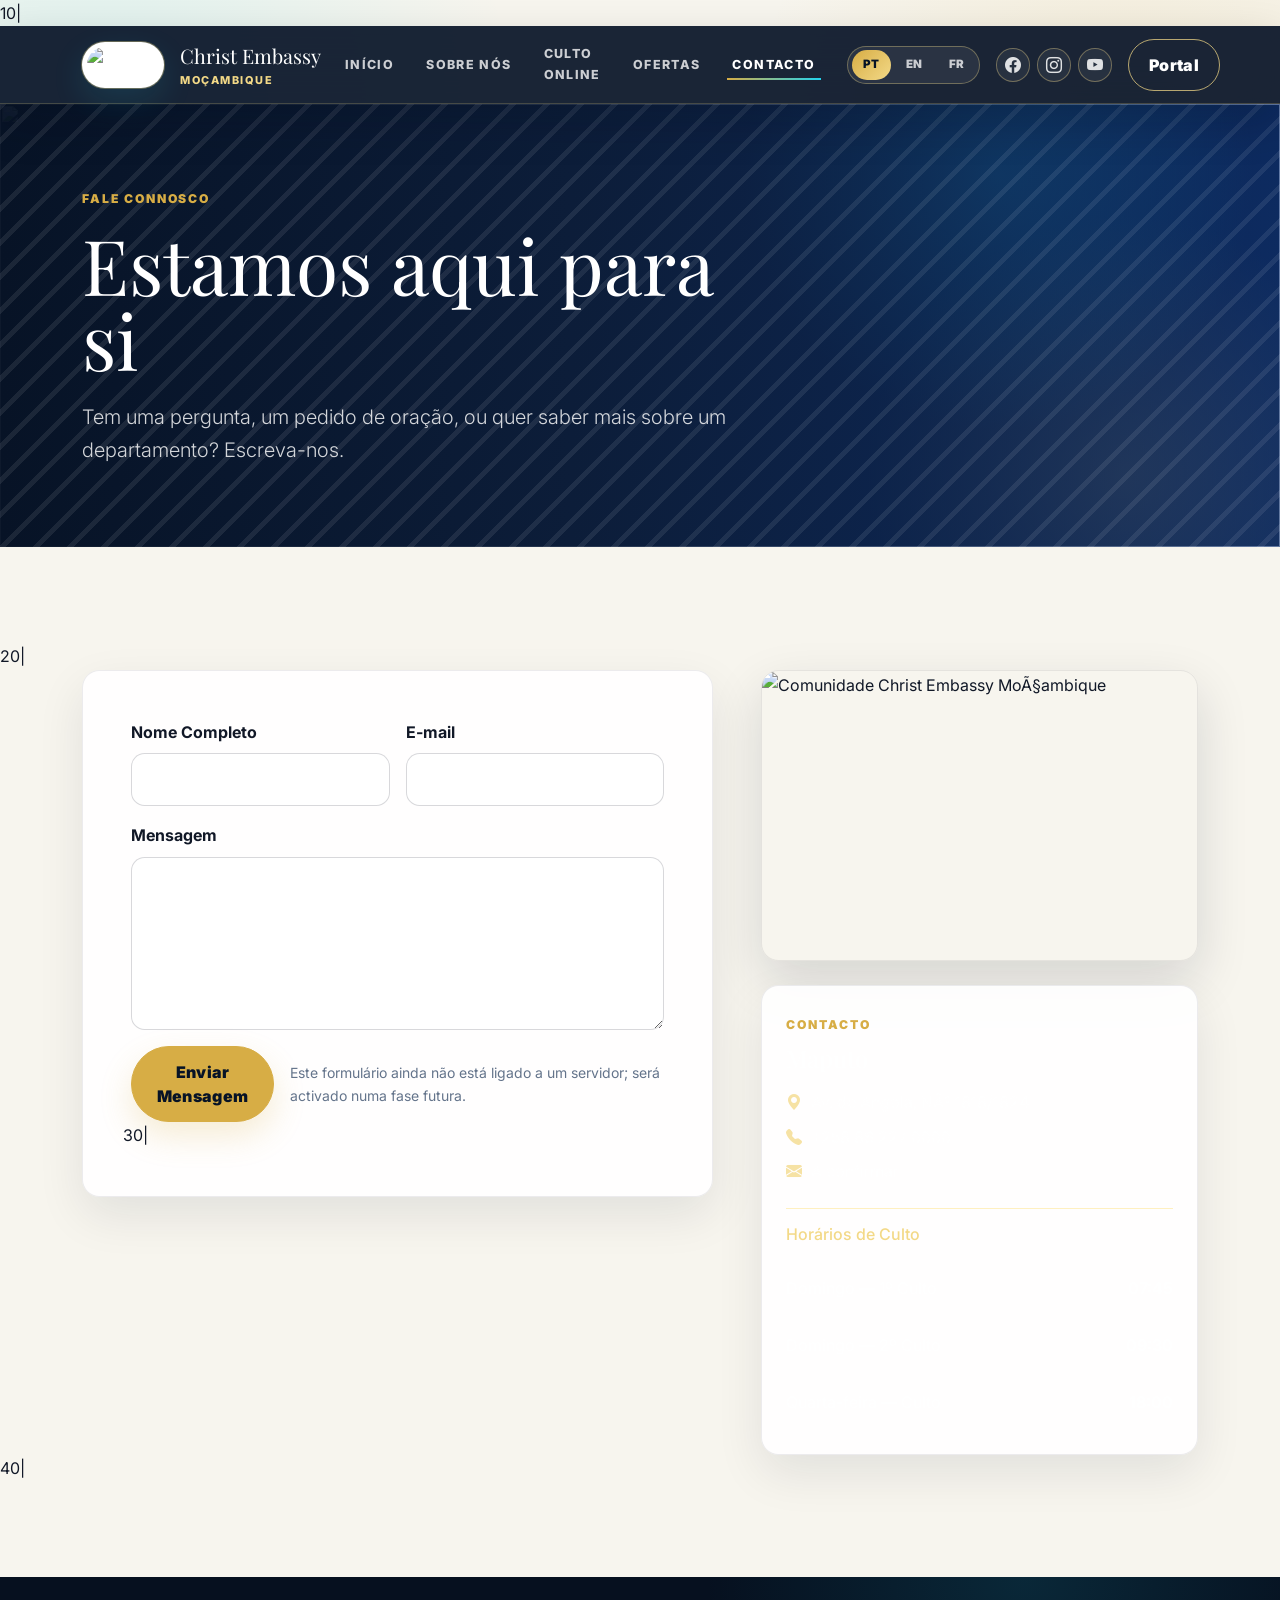
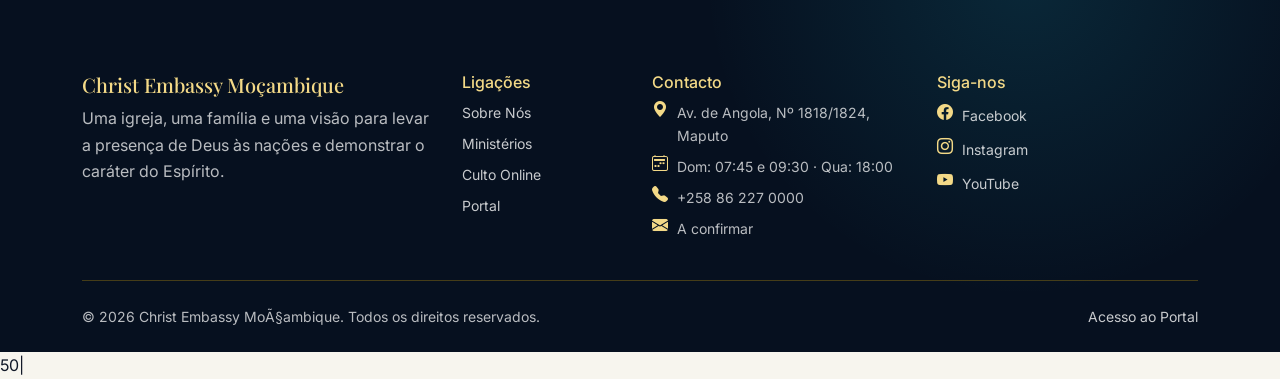
==== commit a5a18f79: "Update portal link to operations portal" ====
--- a/contacto.html
+++ b/contacto.html
@@ -8,9 +8,9 @@
 
   <meta name="viewport" content="width=device-width, initial-scale=1.0">
 
-  <title>Contacto | Christ Embassy Moçambique</title>
+  <title>Contacto | Christ Embassy MoÃ§ambique</title>
 
-  <meta name="description" content="Entre em contacto com a Christ Embassy Moçambique.">
+  <meta name="description" content="Entre em contacto com a Christ Embassy MoÃ§ambique.">
 
   <link rel="preconnect" href="https://fonts.googleapis.com">
 
@@ -22,17 +22,18 @@
 
   <link rel="icon" type="image/png" href="assets/web/logo-ce.png">
 
-  <link rel="stylesheet" href="css/styles.css?v=20260711-style-refresh">
+  <link rel="stylesheet" href="css/styles.css?v=20260711-giving-form">
+  <link rel="stylesheet" href="css/giving-modal.css?v=20260711-giving-form">
 
 </head>
 
 <body>
 
-  <header class="site-header sticky-top"><nav class="navbar navbar-expand-xl navbar-dark"><div class="container"><a class="navbar-brand d-flex align-items-center gap-3" href="index.html"><img class="brand-logo" src="assets/web/logo-ce.png" alt="Embaixada de Cristo Moçambique"><span>Christ Embassy<small class="brand-kicker" data-i18n="brand.tag">Moçambique</small></span></a><button class="navbar-toggler" type="button" data-bs-toggle="collapse" data-bs-target="#siteNav" aria-controls="siteNav" aria-expanded="false" aria-label="Abrir menu"><span class="navbar-toggler-icon"></span></button><div class="collapse navbar-collapse" id="siteNav"><ul class="navbar-nav ms-auto align-items-xl-center gap-xl-3"><li class="nav-item"><a class="nav-link" href="index.html" data-i18n="nav.home">Início</a></li><li class="nav-item dropdown"><a class="nav-link dropdown-toggle" href="#" id="aboutMenu" role="button" data-bs-toggle="dropdown" aria-expanded="false" data-i18n="nav.about">Sobre Nós</a><ul class="dropdown-menu" aria-labelledby="aboutMenu"><li><a class="dropdown-item" href="sobre.html" data-i18n="nav.about">Sobre Nós</a></li><li><a class="dropdown-item" href="ministerios.html" data-i18n="nav.ministries">Ministérios</a></li><li><a class="dropdown-item" href="igrejas.html" data-i18n="nav.churches">Igrejas</a></li></ul></li><li class="nav-item"><a class="nav-link" href="culto.html" data-i18n="nav.online">Culto Online</a></li><li class="nav-item"><a class="nav-link" href="ofertas.html" data-i18n="nav.give">Ofertas</a></li><li class="nav-item"><a class="nav-link" href="contacto.html" data-i18n="nav.contact">Contacto</a></li><li class="nav-item ms-xl-2 my-3 my-xl-0"><div class="lang-switch" role="group" aria-label="Idioma"><button data-lang="pt" class="active">PT</button><button data-lang="en">EN</button><button data-lang="fr">FR</button></div></li><li class="nav-item"><div class="social-links social-links-header" aria-label="Redes sociais"><a href="https://www.facebook.com/christembassymozambique" target="_blank" rel="noopener" aria-label="Facebook"><i class="bi bi-facebook"></i></a><a href="https://www.instagram.com/embaixada_de_cristo_mocambique/" target="_blank" rel="noopener" aria-label="Instagram"><i class="bi bi-instagram"></i></a><a href="https://www.youtube.com/@embaixadadecristomocambiqu6895" target="_blank" rel="noopener" aria-label="YouTube"><i class="bi bi-youtube"></i></a></div></li><li class="nav-item"><a class="btn btn-ce-outline" href="https://salesio.github.io/ce-mozambique-dashboard/" target="_blank" rel="noopener" data-i18n="nav.portal">Portal</a></li></ul></div></div></nav></header>
+  <header class="site-header sticky-top"><nav class="navbar navbar-expand-xl navbar-dark"><div class="container"><a class="navbar-brand d-flex align-items-center gap-3" href="index.html"><img class="brand-logo" src="assets/web/logo-ce.png" alt="Embaixada de Cristo MoÃ§ambique"><span>Christ Embassy<small class="brand-kicker" data-i18n="brand.tag">MoÃ§ambique</small></span></a><button class="navbar-toggler" type="button" data-bs-toggle="collapse" data-bs-target="#siteNav" aria-controls="siteNav" aria-expanded="false" aria-label="Abrir menu"><span class="navbar-toggler-icon"></span></button><div class="collapse navbar-collapse" id="siteNav"><ul class="navbar-nav ms-auto align-items-xl-center gap-xl-3"><li class="nav-item"><a class="nav-link" href="index.html" data-i18n="nav.home">InÃ­cio</a></li><li class="nav-item dropdown"><a class="nav-link dropdown-toggle" href="#" id="aboutMenu" role="button" data-bs-toggle="dropdown" aria-expanded="false" data-i18n="nav.about">Sobre NÃ³s</a><ul class="dropdown-menu" aria-labelledby="aboutMenu"><li><a class="dropdown-item" href="sobre.html" data-i18n="nav.about">Sobre NÃ³s</a></li><li><a class="dropdown-item" href="ministerios.html" data-i18n="nav.ministries">MinistÃ©rios</a></li><li><a class="dropdown-item" href="igrejas.html" data-i18n="nav.churches">Igrejas</a></li></ul></li><li class="nav-item"><a class="nav-link" href="culto.html" data-i18n="nav.online">Culto Online</a></li><li class="nav-item"><a class="nav-link" href="ofertas.html" data-i18n="nav.give">Ofertas</a></li><li class="nav-item"><a class="nav-link" href="contacto.html" data-i18n="nav.contact">Contacto</a></li><li class="nav-item ms-xl-2 my-3 my-xl-0"><div class="lang-switch" role="group" aria-label="Idioma"><button data-lang="pt" class="active">PT</button><button data-lang="en">EN</button><button data-lang="fr">FR</button></div></li><li class="nav-item"><div class="social-links social-links-header" aria-label="Redes sociais"><a href="https://www.facebook.com/christembassymozambique" target="_blank" rel="noopener" aria-label="Facebook"><i class="bi bi-facebook"></i></a><a href="https://www.instagram.com/embaixada_de_cristo_mocambique/" target="_blank" rel="noopener" aria-label="Instagram"><i class="bi bi-instagram"></i></a><a href="https://www.youtube.com/@embaixadadecristomocambiqu6895" target="_blank" rel="noopener" aria-label="YouTube"><i class="bi bi-youtube"></i></a></div></li><li class="nav-item"><a class="btn btn-ce-outline" href="https://salesio.github.io/ce-operations-portal/" target="_blank" rel="noopener" data-i18n="nav.portal">Portal</a></li></ul></div></div></nav></header>
 
   <main>
 
-    <section class="hero hero-compact"><img class="hero-image-cover" src="assets/web/welcome-team.jpg" alt="" aria-hidden="true"><div class="container"><div class="col-lg-7"><span class="eyebrow" data-i18n="cont.eyebrow">Fale Connosco</span><h1 class="display-3 mt-3 mb-4" data-i18n="cont.title">Estamos aqui para si</h1><p class="lead mb-0" data-i18n="cont.lead">Tem uma pergunta, um pedido de oração, ou quer saber mais sobre um departamento? Escreva-nos.</p></div></div></section>
+    <section class="hero hero-compact"><img class="hero-image-cover" src="assets/web/welcome-team.jpg" alt="" aria-hidden="true"><div class="container"><div class="col-lg-7"><span class="eyebrow" data-i18n="cont.eyebrow">Fale Connosco</span><h1 class="display-3 mt-3 mb-4" data-i18n="cont.title">Estamos aqui para si</h1><p class="lead mb-0" data-i18n="cont.lead">Tem uma pergunta, um pedido de oraÃ§Ã£o, ou quer saber mais sobre um departamento? Escreva-nos.</p></div></div></section>
 
     <section class="section-padding">
 
@@ -54,7 +55,7 @@
 
                   <div class="col-12"><label class="form-label fw-bold" data-i18n="cont.msg">Mensagem</label><textarea class="form-control" rows="6"></textarea></div>
 
-                  <div class="col-12 d-flex flex-column flex-sm-row align-items-sm-center gap-3"><button class="btn btn-ce-gold" type="button" data-i18n="cont.send">Enviar Mensagem</button><p class="small text-ce-muted mb-0" data-i18n="cont.note">Este formulário ainda não está ligado a um servidor, será ativado na fase do portal.</p></div>
+                  <div class="col-12 d-flex flex-column flex-sm-row align-items-sm-center gap-3"><button class="btn btn-ce-gold" type="button" data-i18n="cont.send">Enviar Mensagem</button><p class="small text-ce-muted mb-0" data-i18n="cont.note">Este formulÃ¡rio ainda nÃ£o estÃ¡ ligado a um servidor, serÃ¡ ativado na fase do portal.</p></div>
 
     30|                </div>
 
@@ -66,9 +67,9 @@
 
           <div class="col-lg-5">
 
-            <div class="image-frame ratio-photo mb-4"><img src="assets/web/community-worship.jpg" alt="Comunidade Christ Embassy Moçambique"></div>
+            <div class="image-frame ratio-photo mb-4"><img src="assets/web/community-worship.jpg" alt="Comunidade Christ Embassy MoÃ§ambique"></div>
 
-            <aside class="card feature-card bg-ce-dark text-white"><div class="card-body p-4"><span class="eyebrow" data-i18n="foot.contact">Contacto</span><h2 class="h4 mt-2">Maputo</h2><ul class="list-unstyled d-grid gap-2 mt-3 mb-0 opacity-75"><li class="icon-line"><i class="bi bi-geo-alt-fill"></i><span>Av. de Angola, Nº 1818/1824</span></li><li class="icon-line"><i class="bi bi-telephone-fill"></i><span>+258 86 227 0000</span></li><li class="icon-line"><i class="bi bi-envelope-fill"></i><span data-i18n="foot.email.note">E-mail a confirmar</span></li></ul><div class="mt-4 pt-3 border-top border-warning border-opacity-25"><h3 class="h6 text-ce-gold mb-3" data-i18n="hero.services">Horários de Culto</h3><div class="service-row"><span data-i18n="hero.day1">Domingo — 1º Culto</span><strong>07:45</strong></div><div class="service-row"><span data-i18n="hero.day2">Domingo — 2º Culto</span><strong>09:30</strong></div><div class="service-row"><span data-i18n="hero.day3">Quarta-feira — Culto</span><strong>18:00</strong></div></div></div></aside>
+            <aside class="card feature-card bg-ce-dark text-white"><div class="card-body p-4"><span class="eyebrow" data-i18n="foot.contact">Contacto</span><h2 class="h4 mt-2">Maputo</h2><ul class="list-unstyled d-grid gap-2 mt-3 mb-0 opacity-75"><li class="icon-line"><i class="bi bi-geo-alt-fill"></i><span>Av. de Angola, NÂº 1818/1824</span></li><li class="icon-line"><i class="bi bi-telephone-fill"></i><span>+258 86 227 0000</span></li><li class="icon-line"><i class="bi bi-envelope-fill"></i><span data-i18n="foot.email.note">E-mail a confirmar</span></li></ul><div class="mt-4 pt-3 border-top border-warning border-opacity-25"><h3 class="h6 text-ce-gold mb-3" data-i18n="hero.services">HorÃ¡rios de Culto</h3><div class="service-row"><span data-i18n="hero.day1">Domingo â€” 1Âº Culto</span><strong>07:45</strong></div><div class="service-row"><span data-i18n="hero.day2">Domingo â€” 2Âº Culto</span><strong>09:30</strong></div><div class="service-row"><span data-i18n="hero.day3">Quarta-feira â€” Culto</span><strong>18:00</strong></div></div></div></aside>
 
           </div>
 
@@ -80,12 +81,19 @@
 
   </main>
 
-  <footer class="site-footer section-padding pb-4"><div class="container"><div class="row g-4 pb-4"><div class="col-lg-4"><h2 class="h5" data-i18n="foot.about">Christ Embassy Moçambique</h2><p class="mb-0" data-i18n="foot.aboutText">Parte da família mundial Christ Embassy, servindo Moçambique e a comunidade lusófona (PALOP) com a mesma visão, missão e propósito.</p></div><div class="col-6 col-lg-2"><h3 class="h6" data-i18n="foot.links">Ligações</h3><ul class="list-unstyled small d-grid gap-2"><li><a href="sobre.html" data-i18n="nav.about">Sobre Nós</a></li><li><a href="ministerios.html" data-i18n="nav.ministries">Ministérios</a></li><li><a href="culto.html" data-i18n="nav.online">Culto Online</a></li><li><a href="https://salesio.github.io/ce-mozambique-dashboard/" target="_blank" rel="noopener" data-i18n="nav.portal">Portal</a></li></ul></div><div class="col-6 col-lg-3"><h3 class="h6" data-i18n="foot.contact">Contacto</h3><ul class="list-unstyled small d-grid gap-2"><li class="icon-line"><i class="bi bi-geo-alt-fill"></i><span data-i18n="foot.addr">Av. de Angola, Nº 1818/1824, Maputo</span></li><li class="icon-line"><i class="bi bi-calendar2-week"></i><span data-i18n="foot.services">Dom: 07:45 e 09:30 · Qua: 18:00</span></li><li class="icon-line"><i class="bi bi-telephone-fill"></i><span>+258 86 227 0000</span></li><li class="icon-line"><i class="bi bi-envelope-fill"></i><span data-i18n="foot.email.note">E-mail a confirmar</span></li></ul></div><div class="col-lg-3"><h3 class="h6" data-i18n="foot.follow">Siga-nos</h3><ul class="list-unstyled small d-grid gap-2"><li><a class="icon-line" href="https://www.facebook.com/christembassymozambique" target="_blank" rel="noopener"><i class="bi bi-facebook"></i><span>Facebook</span></a></li><li><a class="icon-line" href="https://www.instagram.com/embaixada_de_cristo_mocambique/" target="_blank" rel="noopener"><i class="bi bi-instagram"></i><span data-i18n="foot.ig">Instagram</span></a></li><li><a class="icon-line" href="https://www.youtube.com/@embaixadadecristomocambiqu6895" target="_blank" rel="noopener"><i class="bi bi-youtube"></i><span data-i18n="foot.yt">YouTube</span></a></li></ul></div></div><div class="border-top border-warning border-opacity-25 pt-4 d-flex flex-column flex-md-row justify-content-between gap-2 small"><span>&copy; 2026 Christ Embassy Moçambique. <span data-i18n="foot.rights">Todos os direitos reservados.</span></span><a href="https://salesio.github.io/ce-mozambique-dashboard/" target="_blank" rel="noopener" data-i18n="nav.portal2">Acesso ao Portal →</a></div></div></footer>
+  <footer class="site-footer section-padding pb-4"><div class="container"><div class="row g-4 pb-4"><div class="col-lg-4"><h2 class="h5" data-i18n="foot.about">Christ Embassy MoÃ§ambique</h2><p class="mb-0" data-i18n="foot.aboutText">Parte da famÃ­lia mundial Christ Embassy, servindo MoÃ§ambique e a comunidade lusÃ³fona (PALOP) com a mesma visÃ£o, missÃ£o e propÃ³sito.</p></div><div class="col-6 col-lg-2"><h3 class="h6" data-i18n="foot.links">LigaÃ§Ãµes</h3><ul class="list-unstyled small d-grid gap-2"><li><a href="sobre.html" data-i18n="nav.about">Sobre NÃ³s</a></li><li><a href="ministerios.html" data-i18n="nav.ministries">MinistÃ©rios</a></li><li><a href="culto.html" data-i18n="nav.online">Culto Online</a></li><li><a href="https://salesio.github.io/ce-operations-portal/" target="_blank" rel="noopener" data-i18n="nav.portal">Portal</a></li></ul></div><div class="col-6 col-lg-3"><h3 class="h6" data-i18n="foot.contact">Contacto</h3><ul class="list-unstyled small d-grid gap-2"><li class="icon-line"><i class="bi bi-geo-alt-fill"></i><span data-i18n="foot.addr">Av. de Angola, NÂº 1818/1824, Maputo</span></li><li class="icon-line"><i class="bi bi-calendar2-week"></i><span data-i18n="foot.services">Dom: 07:45 e 09:30 Â· Qua: 18:00</span></li><li class="icon-line"><i class="bi bi-telephone-fill"></i><span>+258 86 227 0000</span></li><li class="icon-line"><i class="bi bi-envelope-fill"></i><span data-i18n="foot.email.note">E-mail a confirmar</span></li></ul></div><div class="col-lg-3"><h3 class="h6" data-i18n="foot.follow">Siga-nos</h3><ul class="list-unstyled small d-grid gap-2"><li><a class="icon-line" href="https://www.facebook.com/christembassymozambique" target="_blank" rel="noopener"><i class="bi bi-facebook"></i><span>Facebook</span></a></li><li><a class="icon-line" href="https://www.instagram.com/embaixada_de_cristo_mocambique/" target="_blank" rel="noopener"><i class="bi bi-instagram"></i><span data-i18n="foot.ig">Instagram</span></a></li><li><a class="icon-line" href="https://www.youtube.com/@embaixadadecristomocambiqu6895" target="_blank" rel="noopener"><i class="bi bi-youtube"></i><span data-i18n="foot.yt">YouTube</span></a></li></ul></div></div><div class="border-top border-warning border-opacity-25 pt-4 d-flex flex-column flex-md-row justify-content-between gap-2 small"><span>&copy; 2026 Christ Embassy MoÃ§ambique. <span data-i18n="foot.rights">Todos os direitos reservados.</span></span><a href="https://salesio.github.io/ce-operations-portal/" target="_blank" rel="noopener" data-i18n="nav.portal2">Acesso ao Portal â†’</a></div></div></footer>
 
   <script src="https://cdn.jsdelivr.net/npm/bootstrap@5.3.8/dist/js/bootstrap.bundle.min.js"></script>
 
-  <script src="js/i18n.js?v=20260711-style-refresh"></script>
-  <script src="js/site.js?v=20260711-style-refresh"></script>
+  <script src="js/i18n.js?v=20260714-cell-selects-v1"></script>
+  <script>window.__CE_ENV__ = window.__CE_ENV__ || {};</script>
+  <script src="https://cdn.jsdelivr.net/npm/@supabase/supabase-js@2"></script>
+  <script src="js/supabase-config.js?v=20260712-supabase"></script>
+  <script src="js/supabase-giving.js?v=20260714-cell-selects-v1"></script>
+  <script src="js/giving-bridge.js?v=20260714-cell-selects-v1"></script>
+  <script src="js/giving-form.js?v=20260714-cell-selects-v1"></script>
+
+  <script src="js/site.js?v=20260711-giving-form"></script>
 
 </body>
 
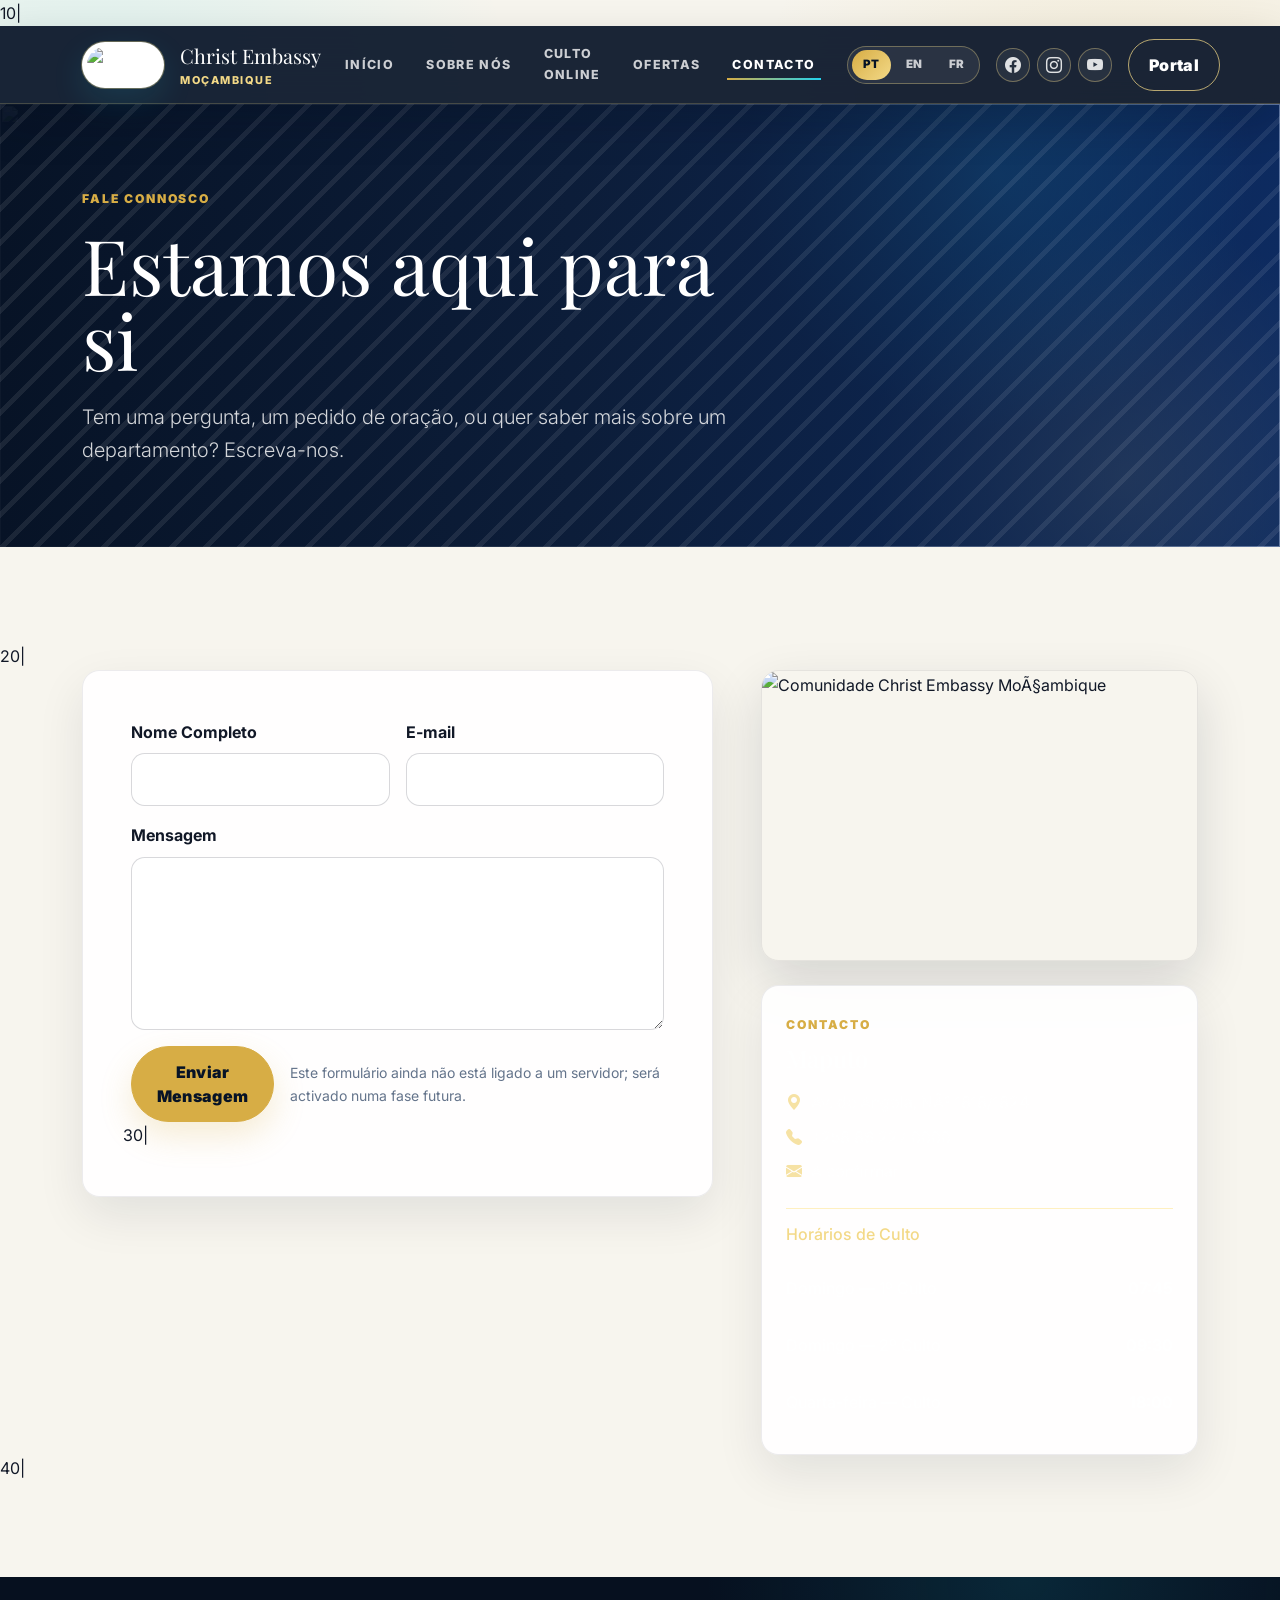
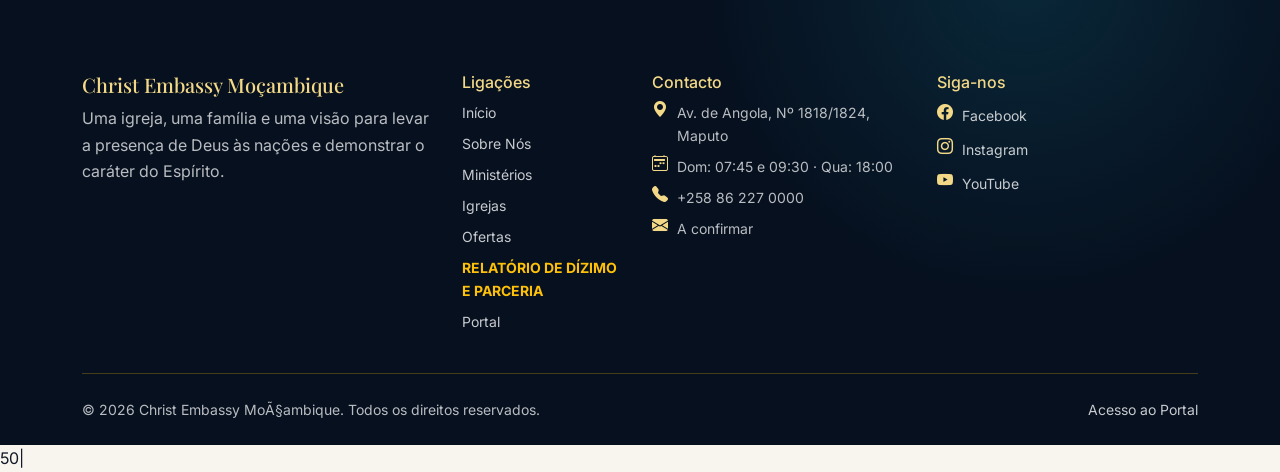
==== commit ae022295: "feat(giving): add dedicated Relatorio de Dizimo e Parceria page with WhatsApp sharing and portal fin" ====
--- a/contacto.html
+++ b/contacto.html
@@ -81,7 +81,7 @@
 
   </main>
 
-  <footer class="site-footer section-padding pb-4"><div class="container"><div class="row g-4 pb-4"><div class="col-lg-4"><h2 class="h5" data-i18n="foot.about">Christ Embassy MoÃ§ambique</h2><p class="mb-0" data-i18n="foot.aboutText">Parte da famÃ­lia mundial Christ Embassy, servindo MoÃ§ambique e a comunidade lusÃ³fona (PALOP) com a mesma visÃ£o, missÃ£o e propÃ³sito.</p></div><div class="col-6 col-lg-2"><h3 class="h6" data-i18n="foot.links">LigaÃ§Ãµes</h3><ul class="list-unstyled small d-grid gap-2"><li><a href="sobre.html" data-i18n="nav.about">Sobre NÃ³s</a></li><li><a href="ministerios.html" data-i18n="nav.ministries">MinistÃ©rios</a></li><li><a href="culto.html" data-i18n="nav.online">Culto Online</a></li><li><a href="https://salesio.github.io/ce-operations-portal/" target="_blank" rel="noopener" data-i18n="nav.portal">Portal</a></li></ul></div><div class="col-6 col-lg-3"><h3 class="h6" data-i18n="foot.contact">Contacto</h3><ul class="list-unstyled small d-grid gap-2"><li class="icon-line"><i class="bi bi-geo-alt-fill"></i><span data-i18n="foot.addr">Av. de Angola, NÂº 1818/1824, Maputo</span></li><li class="icon-line"><i class="bi bi-calendar2-week"></i><span data-i18n="foot.services">Dom: 07:45 e 09:30 Â· Qua: 18:00</span></li><li class="icon-line"><i class="bi bi-telephone-fill"></i><span>+258 86 227 0000</span></li><li class="icon-line"><i class="bi bi-envelope-fill"></i><span data-i18n="foot.email.note">E-mail a confirmar</span></li></ul></div><div class="col-lg-3"><h3 class="h6" data-i18n="foot.follow">Siga-nos</h3><ul class="list-unstyled small d-grid gap-2"><li><a class="icon-line" href="https://www.facebook.com/christembassymozambique" target="_blank" rel="noopener"><i class="bi bi-facebook"></i><span>Facebook</span></a></li><li><a class="icon-line" href="https://www.instagram.com/embaixada_de_cristo_mocambique/" target="_blank" rel="noopener"><i class="bi bi-instagram"></i><span data-i18n="foot.ig">Instagram</span></a></li><li><a class="icon-line" href="https://www.youtube.com/@embaixadadecristomocambiqu6895" target="_blank" rel="noopener"><i class="bi bi-youtube"></i><span data-i18n="foot.yt">YouTube</span></a></li></ul></div></div><div class="border-top border-warning border-opacity-25 pt-4 d-flex flex-column flex-md-row justify-content-between gap-2 small"><span>&copy; 2026 Christ Embassy MoÃ§ambique. <span data-i18n="foot.rights">Todos os direitos reservados.</span></span><a href="https://salesio.github.io/ce-operations-portal/" target="_blank" rel="noopener" data-i18n="nav.portal2">Acesso ao Portal â†’</a></div></div></footer>
+  <footer class="site-footer section-padding pb-4"><div class="container"><div class="row g-4 pb-4"><div class="col-lg-4"><h2 class="h5" data-i18n="foot.about">Christ Embassy MoÃ§ambique</h2><p class="mb-0" data-i18n="foot.aboutText">Parte da famÃ­lia mundial Christ Embassy, servindo MoÃ§ambique e a comunidade lusÃ³fona (PALOP) com a mesma visÃ£o, missÃ£o e propÃ³sito.</p></div><div class="col-6 col-lg-2"><h3 class="h6" data-i18n="foot.links">Ligações</h3><ul class="list-unstyled small d-grid gap-2"><li><a href="index.html" data-i18n="nav.home">Início</a></li><li><a href="sobre.html" data-i18n="nav.about">Sobre Nós</a></li><li><a href="ministerios.html" data-i18n="nav.ministries">Ministérios</a></li><li><a href="igrejas.html" data-i18n="nav.churches">Igrejas</a></li><li><a href="ofertas.html" data-i18n="nav.give">Ofertas</a></li><li><a href="relatorio-dizimo-parceria.html" class="giving-footer-link fw-bold text-warning" data-i18n="of.confirm.btn">RELATÓRIO DE DÍZIMO E PARCERIA</a></li><li><a href="https://salesio.github.io/ce-operations-portal/" target="_blank" rel="noopener" data-i18n="nav.portal">Portal</a></li></ul></div><div class="col-6 col-lg-3"><h3 class="h6" data-i18n="foot.contact">Contacto</h3><ul class="list-unstyled small d-grid gap-2"><li class="icon-line"><i class="bi bi-geo-alt-fill"></i><span data-i18n="foot.addr">Av. de Angola, NÂº 1818/1824, Maputo</span></li><li class="icon-line"><i class="bi bi-calendar2-week"></i><span data-i18n="foot.services">Dom: 07:45 e 09:30 Â· Qua: 18:00</span></li><li class="icon-line"><i class="bi bi-telephone-fill"></i><span>+258 86 227 0000</span></li><li class="icon-line"><i class="bi bi-envelope-fill"></i><span data-i18n="foot.email.note">E-mail a confirmar</span></li></ul></div><div class="col-lg-3"><h3 class="h6" data-i18n="foot.follow">Siga-nos</h3><ul class="list-unstyled small d-grid gap-2"><li><a class="icon-line" href="https://www.facebook.com/christembassymozambique" target="_blank" rel="noopener"><i class="bi bi-facebook"></i><span>Facebook</span></a></li><li><a class="icon-line" href="https://www.instagram.com/embaixada_de_cristo_mocambique/" target="_blank" rel="noopener"><i class="bi bi-instagram"></i><span data-i18n="foot.ig">Instagram</span></a></li><li><a class="icon-line" href="https://www.youtube.com/@embaixadadecristomocambiqu6895" target="_blank" rel="noopener"><i class="bi bi-youtube"></i><span data-i18n="foot.yt">YouTube</span></a></li></ul></div></div><div class="border-top border-warning border-opacity-25 pt-4 d-flex flex-column flex-md-row justify-content-between gap-2 small"><span>&copy; 2026 Christ Embassy MoÃ§ambique. <span data-i18n="foot.rights">Todos os direitos reservados.</span></span><a href="https://salesio.github.io/ce-operations-portal/" target="_blank" rel="noopener" data-i18n="nav.portal2">Acesso ao Portal â†’</a></div></div></footer>
 
   <script src="https://cdn.jsdelivr.net/npm/bootstrap@5.3.8/dist/js/bootstrap.bundle.min.js"></script>
 
--- a/css/giving-modal.css
+++ b/css/giving-modal.css
@@ -0,0 +1,462 @@
+/* Public giving confirmation modal — navy, gold, cyan */
+.giving-modal-backdrop {
+  position: fixed;
+  inset: 0;
+  z-index: 1080;
+  background: rgba(7, 19, 38, 0.72);
+  backdrop-filter: blur(4px);
+  opacity: 0;
+  transition: opacity 0.28s ease;
+}
+
+.giving-modal-backdrop.is-open {
+  opacity: 1;
+}
+
+.giving-modal {
+  position: fixed;
+  z-index: 1090;
+  inset: auto;
+  left: 50%;
+  top: 50%;
+  transform: translate(-50%, -48%) scale(0.96);
+  width: min(920px, calc(100vw - 1.5rem));
+  max-height: min(92vh, 900px);
+  display: flex;
+  flex-direction: column;
+  background:
+    radial-gradient(circle at 0% 0%, rgba(34, 211, 238, 0.08), transparent 28%),
+    linear-gradient(160deg, #071326 0%, #0d1f3d 58%, #0a1830 100%);
+  border: 1px solid rgba(215, 173, 69, 0.28);
+  border-radius: 1.25rem;
+  box-shadow: 0 28px 80px rgba(0, 0, 0, 0.45);
+  color: #f4f8ff;
+  opacity: 0;
+  pointer-events: none;
+  transition: opacity 0.28s ease, transform 0.28s ease;
+}
+
+.giving-modal.is-open {
+  opacity: 1;
+  pointer-events: auto;
+  transform: translate(-50%, -50%) scale(1);
+}
+
+.giving-modal-head {
+  display: flex;
+  align-items: flex-start;
+  justify-content: space-between;
+  gap: 1rem;
+  padding: 1.25rem 1.5rem 0.75rem;
+  border-bottom: 1px solid rgba(255, 255, 255, 0.08);
+}
+
+.giving-modal-head h2 {
+  margin: 0.35rem 0 0;
+  font-family: "Playfair Display", Georgia, serif;
+  font-size: clamp(1.35rem, 2.4vw, 1.85rem);
+  color: #fff;
+}
+
+.giving-modal-close {
+  flex-shrink: 0;
+  width: 2.5rem;
+  height: 2.5rem;
+  border: 1px solid rgba(255, 255, 255, 0.16);
+  border-radius: 999px;
+  background: rgba(255, 255, 255, 0.06);
+  color: #fff;
+  display: inline-flex;
+  align-items: center;
+  justify-content: center;
+  transition: background 0.2s ease, border-color 0.2s ease;
+}
+
+.giving-modal-close:hover {
+  background: rgba(34, 211, 238, 0.14);
+  border-color: rgba(34, 211, 238, 0.45);
+}
+
+.giving-modal-body {
+  flex: 1;
+  overflow-y: auto;
+  padding: 1rem 1.5rem 1.25rem;
+  scrollbar-color: rgba(215, 173, 69, 0.45) transparent;
+}
+
+.giving-modal-foot {
+  display: flex;
+  gap: 0.75rem;
+  justify-content: flex-end;
+  padding: 0.9rem 1.5rem 1.15rem;
+  border-top: 1px solid rgba(255, 255, 255, 0.08);
+  background: rgba(7, 19, 38, 0.55);
+}
+
+.giving-section {
+  margin-bottom: 1.35rem;
+}
+
+.giving-section-title {
+  display: flex;
+  align-items: center;
+  gap: 0.55rem;
+  margin: 0 0 0.85rem;
+  font-size: 0.92rem;
+  font-weight: 800;
+  letter-spacing: 0.06em;
+  text-transform: uppercase;
+  color: var(--ce-gold, #d7ad45);
+}
+
+.giving-section-title i {
+  color: var(--ce-cyan, #22d3ee);
+}
+
+.giving-modal .form-label,
+.giving-page-card .form-label {
+  color: rgba(244, 248, 255, 0.88);
+  font-size: 0.82rem;
+  font-weight: 700;
+  margin-bottom: 0.35rem;
+}
+
+.giving-modal .form-control,
+.giving-modal .form-select,
+.giving-page-card .form-control,
+.giving-page-card .form-select {
+  background: rgba(255, 255, 255, 0.06);
+  border: 1px solid rgba(255, 255, 255, 0.14);
+  color: #fff;
+  border-radius: 0.7rem;
+  min-height: 2.65rem;
+}
+
+.giving-modal .form-control:focus,
+.giving-modal .form-select:focus,
+.giving-page-card .form-control:focus,
+.giving-page-card .form-select:focus {
+  background: rgba(255, 255, 255, 0.09);
+  border-color: rgba(34, 211, 238, 0.55);
+  box-shadow: 0 0 0 0.2rem rgba(34, 211, 238, 0.16);
+  color: #fff;
+}
+
+.giving-modal .form-control::placeholder,
+.giving-page-card .form-control::placeholder {
+  color: rgba(244, 248, 255, 0.42);
+}
+
+.giving-modal .form-select option,
+.giving-page-card .form-select option {
+  color: #071326;
+}
+
+.giving-category-grid {
+  display: grid;
+  gap: 0.55rem;
+}
+
+.giving-category-row {
+  display: grid;
+  grid-template-columns: minmax(0, 1fr) 9.5rem;
+  gap: 0.65rem;
+  align-items: center;
+  padding: 0.55rem 0.7rem;
+  border-radius: 0.75rem;
+  background: rgba(255, 255, 255, 0.04);
+  border: 1px solid rgba(255, 255, 255, 0.07);
+}
+
+.giving-category-row label {
+  margin: 0;
+  font-size: 0.86rem;
+  font-weight: 600;
+  color: rgba(244, 248, 255, 0.92);
+}
+
+.giving-category-row input {
+  text-align: right;
+}
+
+.giving-total-bar {
+  display: flex;
+  align-items: center;
+  justify-content: space-between;
+  margin-top: 0.85rem;
+  padding: 0.8rem 1rem;
+  border-radius: 0.85rem;
+  background: rgba(215, 173, 69, 0.12);
+  border: 1px solid rgba(215, 173, 69, 0.28);
+}
+
+.giving-total-bar span {
+  font-size: 0.82rem;
+  font-weight: 800;
+  letter-spacing: 0.05em;
+  text-transform: uppercase;
+  color: var(--ce-gold, #d7ad45);
+}
+
+.giving-total-bar strong {
+  font-size: 1.15rem;
+  color: #fff;
+}
+
+.giving-outros-wrap {
+  margin-top: 0.75rem;
+}
+
+.giving-outros-wrap.d-none {
+  display: none !important;
+}
+
+.giving-file-hint {
+  margin-top: 0.35rem;
+  font-size: 0.74rem;
+  color: rgba(244, 248, 255, 0.55);
+}
+
+.giving-honeypot {
+  position: absolute;
+  left: -9999px;
+  width: 1px;
+  height: 1px;
+  overflow: hidden;
+  opacity: 0;
+  pointer-events: none;
+}
+
+.giving-form-error {
+  margin: 0 0 0.75rem;
+  padding: 0.65rem 0.85rem;
+  border-radius: 0.7rem;
+  background: rgba(220, 53, 69, 0.16);
+  border: 1px solid rgba(220, 53, 69, 0.35);
+  color: #ffb4bc;
+  font-size: 0.84rem;
+}
+
+.giving-form-success {
+  margin: 0 0 0.75rem;
+  padding: 0.65rem 0.85rem;
+  border-radius: 0.7rem;
+  background: rgba(34, 211, 238, 0.12);
+  border: 1px solid rgba(34, 211, 238, 0.35);
+  color: #b8f4ff;
+  font-size: 0.84rem;
+}
+
+.giving-modal-foot .btn-outline-giving {
+  --bs-btn-color: #fff;
+  --bs-btn-border-color: rgba(255, 255, 255, 0.28);
+  --bs-btn-hover-bg: rgba(255, 255, 255, 0.08);
+  --bs-btn-hover-border-color: rgba(255, 255, 255, 0.42);
+  --bs-btn-hover-color: #fff;
+}
+
+@media (max-width: 767.98px) {
+  .giving-modal {
+    inset: 0;
+    left: 0;
+    top: 0;
+    width: 100%;
+    max-height: 100%;
+    height: 100%;
+    border-radius: 0;
+    transform: translateY(100%);
+  }
+
+  .giving-modal.is-open {
+    transform: translateY(0);
+  }
+
+  .giving-category-row {
+    grid-template-columns: 1fr;
+    gap: 0.35rem;
+  }
+
+  .giving-category-row input {
+    text-align: left;
+  }
+
+  .giving-modal-foot {
+    position: sticky;
+    bottom: 0;
+    z-index: 2;
+    padding-bottom: calc(1rem + env(safe-area-inset-bottom, 0px));
+  }
+
+  .giving-modal-foot .btn {
+    flex: 1;
+    min-height: 2.85rem;
+  }
+}
+
+/* Standalone Giving Page & Receipt styles */
+.giving-page-wrapper {
+  max-width: 880px;
+  margin: 0 auto;
+}
+
+.giving-page-card {
+  background:
+    radial-gradient(circle at 0% 0%, rgba(34, 211, 238, 0.08), transparent 28%),
+    linear-gradient(160deg, #071326 0%, #0d1f3d 58%, #0a1830 100%);
+  border: 1px solid rgba(215, 173, 69, 0.28);
+  border-radius: 1.25rem;
+  box-shadow: 0 28px 80px rgba(0, 0, 0, 0.45);
+  color: #f4f8ff;
+  padding: 2rem 2.25rem;
+}
+
+@media (max-width: 767.98px) {
+  .giving-page-card {
+    padding: 1.25rem 1rem;
+    border-radius: 1rem;
+  }
+}
+
+.giving-share-card {
+  background: rgba(34, 211, 238, 0.06);
+  border: 1px solid rgba(34, 211, 238, 0.24);
+  border-radius: 1rem;
+  padding: 1.2rem 1.4rem;
+  margin-bottom: 2rem;
+  display: flex;
+  flex-wrap: wrap;
+  align-items: center;
+  justify-content: space-between;
+  gap: 1rem;
+}
+
+.giving-share-card-info {
+  flex: 1;
+  min-width: 260px;
+}
+
+.giving-share-card-info h3 {
+  font-size: 1rem;
+  font-weight: 700;
+  color: #fff;
+  margin-bottom: 0.25rem;
+  display: flex;
+  align-items: center;
+  gap: 0.5rem;
+}
+
+.giving-share-card-info h3 i {
+  color: #25d366;
+  font-size: 1.2rem;
+}
+
+.giving-share-card-info p {
+  font-size: 0.84rem;
+  color: rgba(244, 248, 255, 0.75);
+  margin-bottom: 0;
+}
+
+.giving-share-actions {
+  display: flex;
+  gap: 0.5rem;
+  flex-wrap: wrap;
+}
+
+.btn-whatsapp {
+  background-color: #25d366;
+  color: #0b1426;
+  font-weight: 700;
+  border: none;
+  display: inline-flex;
+  align-items: center;
+  gap: 0.45rem;
+  transition: transform 0.15s ease, background-color 0.15s ease;
+}
+
+.btn-whatsapp:hover {
+  background-color: #20ba5a;
+  color: #000;
+  transform: translateY(-1px);
+}
+
+.giving-receipt-card {
+  text-align: center;
+  padding: 2.5rem 1.5rem;
+}
+
+.giving-receipt-icon {
+  width: 72px;
+  height: 72px;
+  border-radius: 50%;
+  background: rgba(37, 211, 102, 0.15);
+  border: 2px solid #25d366;
+  color: #25d366;
+  display: inline-flex;
+  align-items: center;
+  justify-content: center;
+  font-size: 2.2rem;
+  margin-bottom: 1.25rem;
+}
+
+.giving-receipt-ref-badge {
+  display: inline-block;
+  background: rgba(215, 173, 69, 0.15);
+  border: 1px solid rgba(215, 173, 69, 0.4);
+  color: var(--ce-gold, #d7ad45);
+  font-family: monospace;
+  font-size: 0.95rem;
+  font-weight: 700;
+  padding: 0.35rem 0.85rem;
+  border-radius: 0.5rem;
+  margin: 0.75rem 0 1.5rem;
+}
+
+.giving-receipt-table {
+  width: 100%;
+  max-width: 540px;
+  margin: 0 auto 1.75rem;
+  text-align: left;
+  border-collapse: separate;
+  border-spacing: 0;
+  border: 1px solid rgba(255, 255, 255, 0.12);
+  border-radius: 0.75rem;
+  overflow: hidden;
+}
+
+.giving-receipt-table tr {
+  border-bottom: 1px solid rgba(255, 255, 255, 0.08);
+}
+
+.giving-receipt-table tr:last-child {
+  border-bottom: none;
+}
+
+.giving-receipt-table td {
+  padding: 0.7rem 1rem;
+  font-size: 0.88rem;
+  color: rgba(244, 248, 255, 0.9);
+}
+
+.giving-receipt-table td:first-child {
+  font-weight: 600;
+  color: rgba(244, 248, 255, 0.65);
+  width: 40%;
+}
+
+.giving-receipt-table tr.total-row {
+  background: rgba(215, 173, 69, 0.12);
+}
+
+.giving-receipt-table tr.total-row td {
+  font-weight: 800;
+  color: #fff;
+  font-size: 1rem;
+}
+
+.giving-receipt-actions {
+  display: flex;
+  flex-wrap: wrap;
+  gap: 0.75rem;
+  justify-content: center;
+  margin-top: 1rem;
+}
